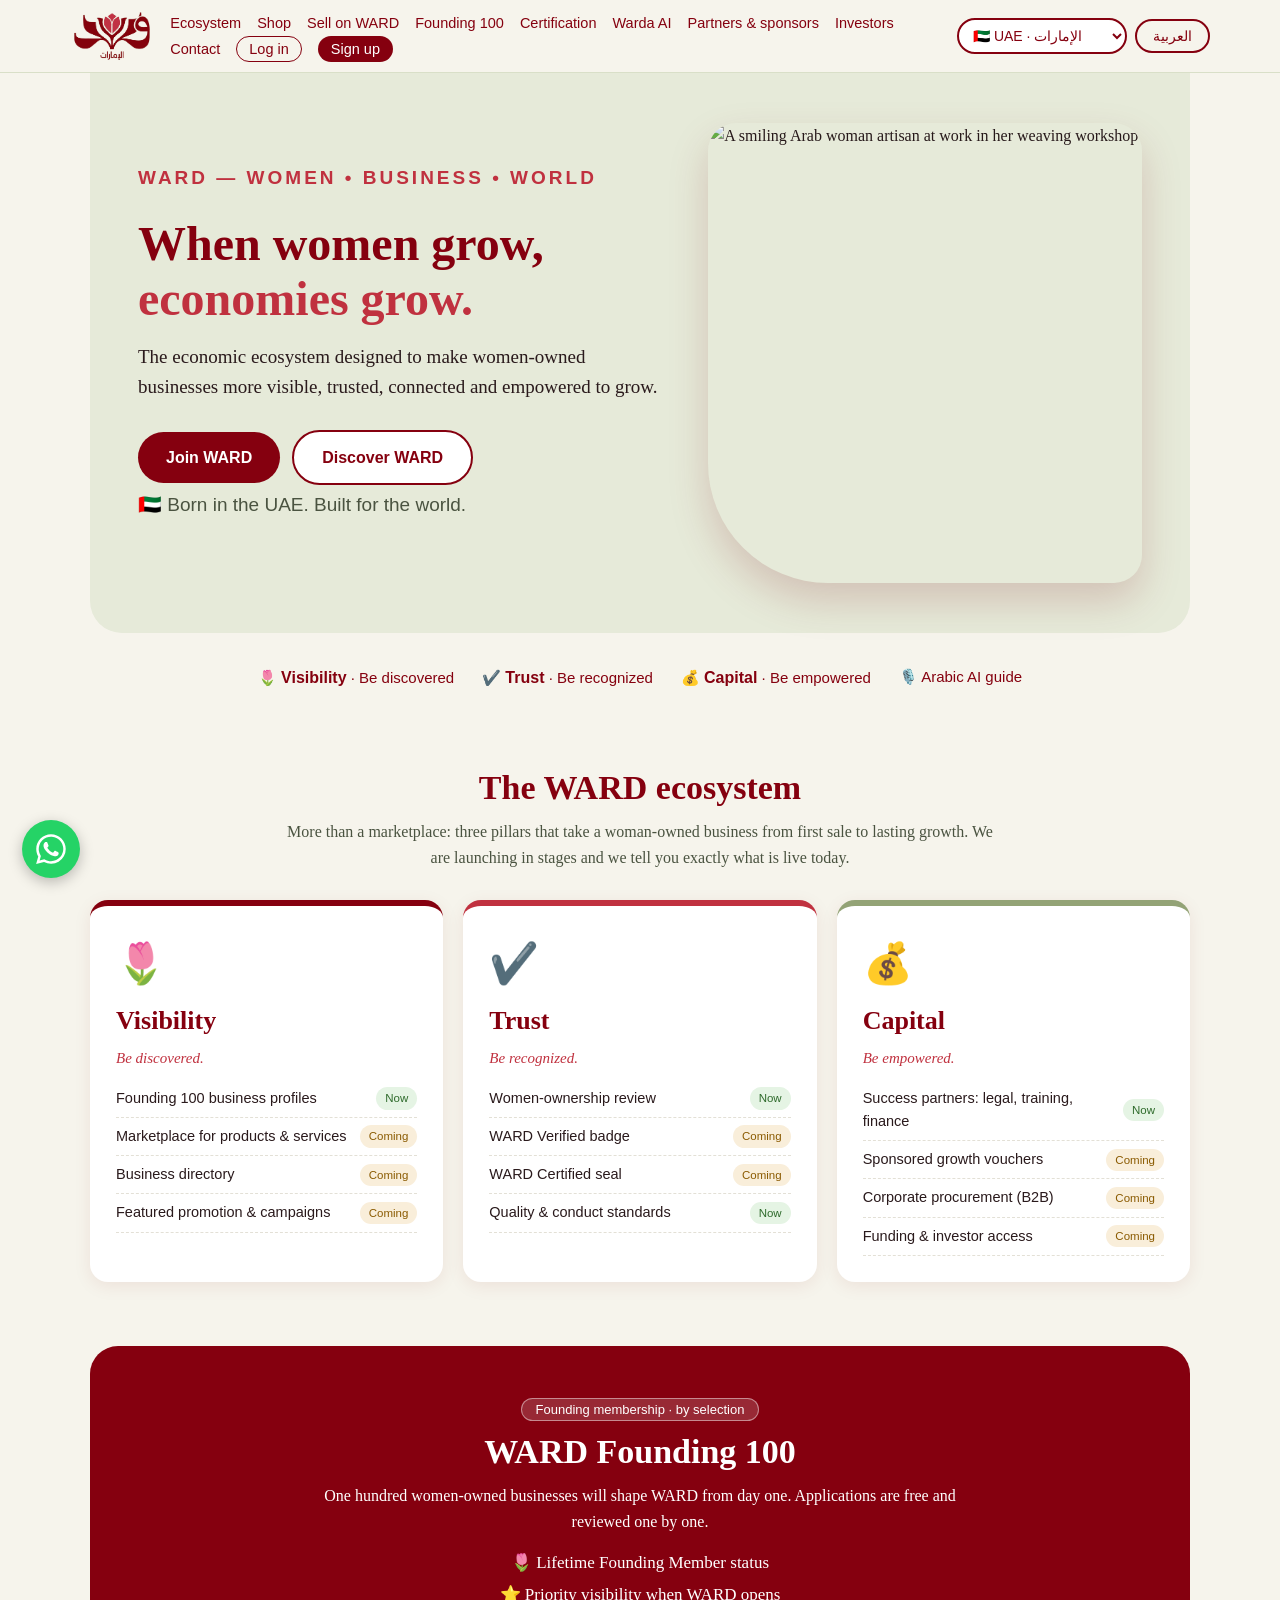
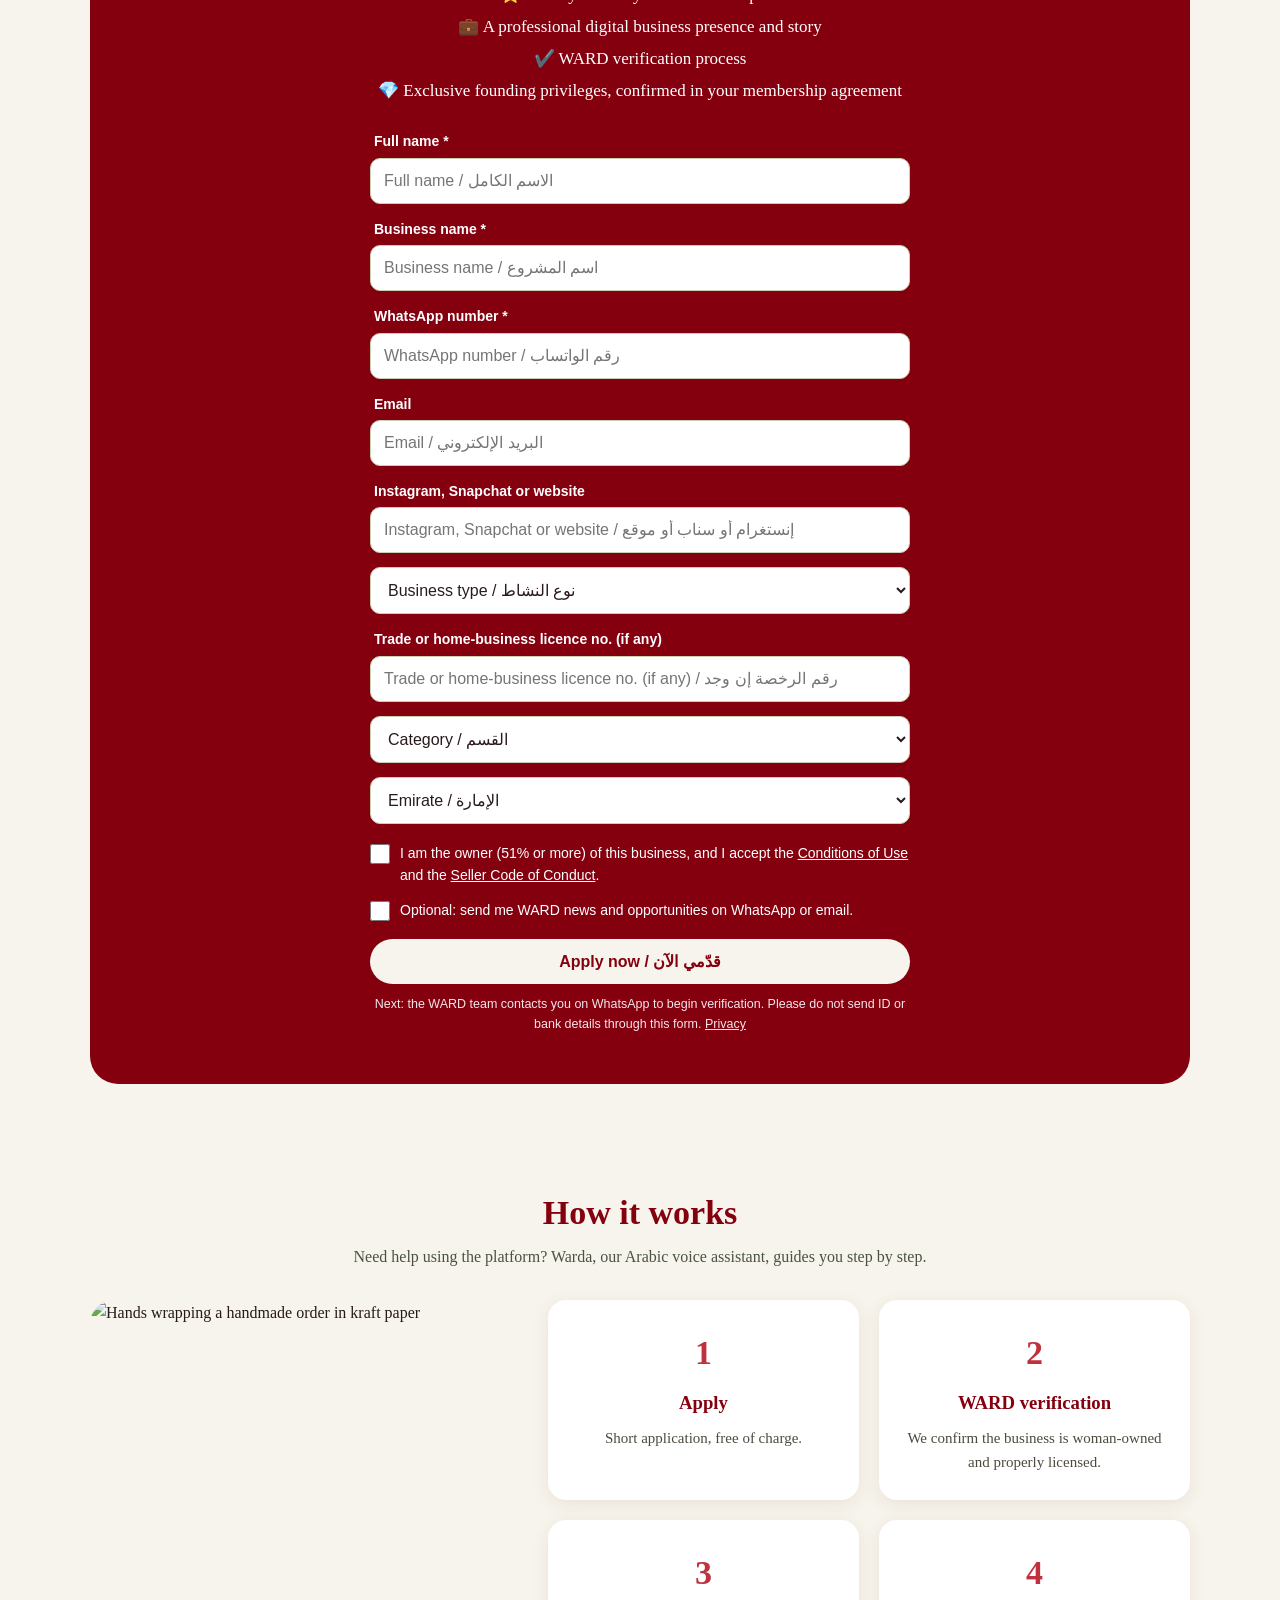
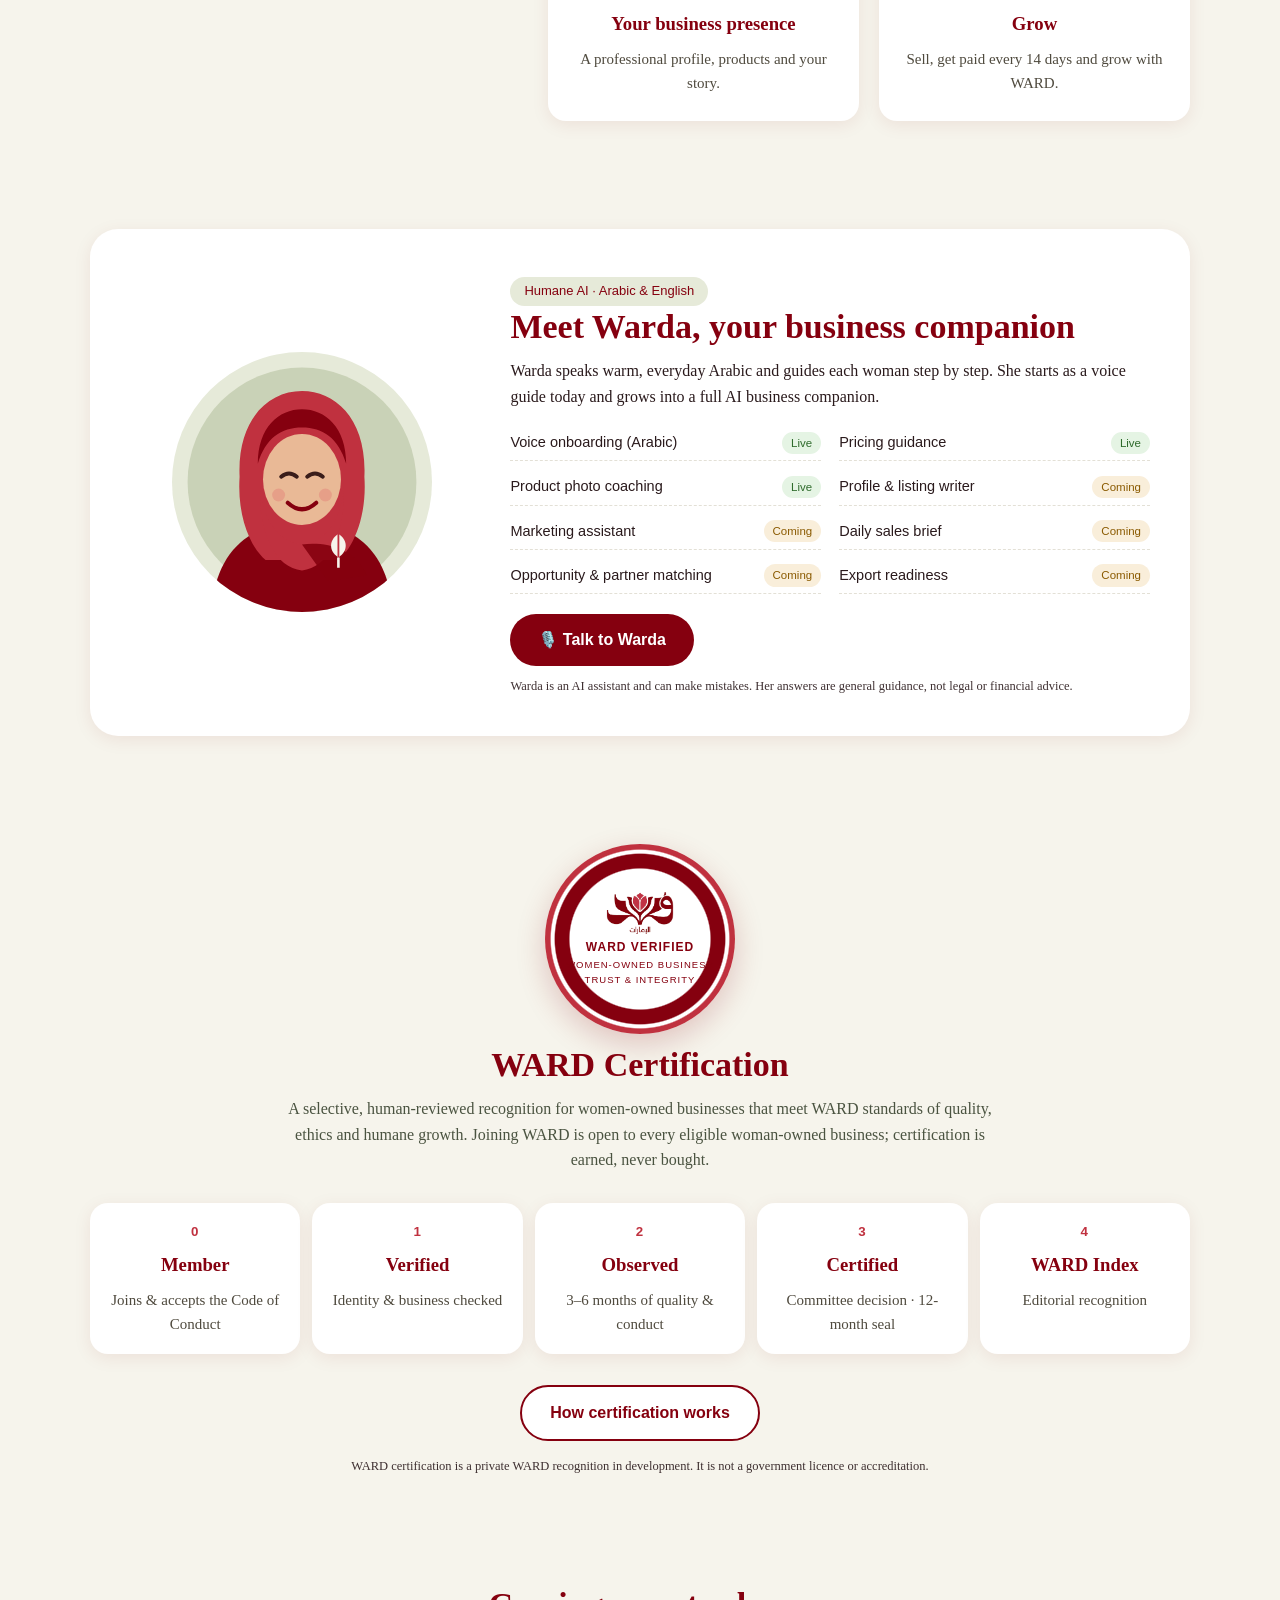
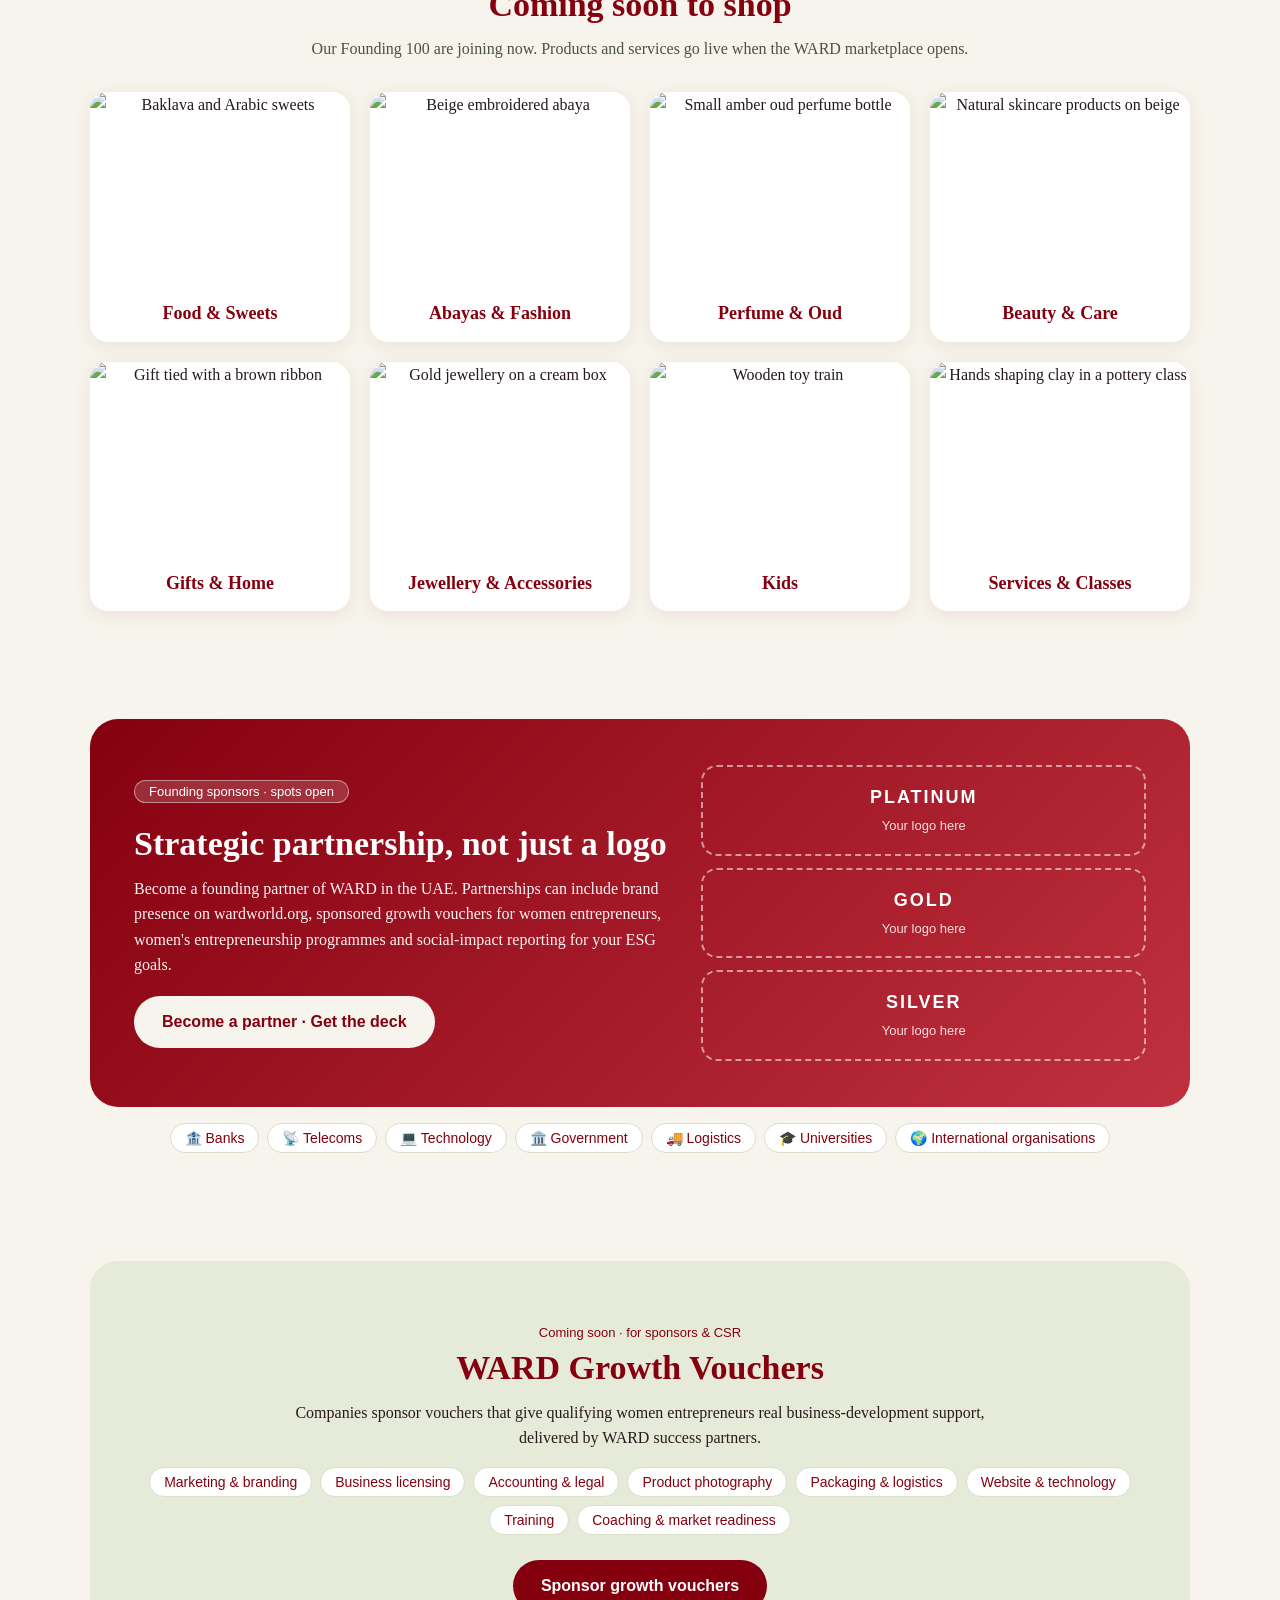
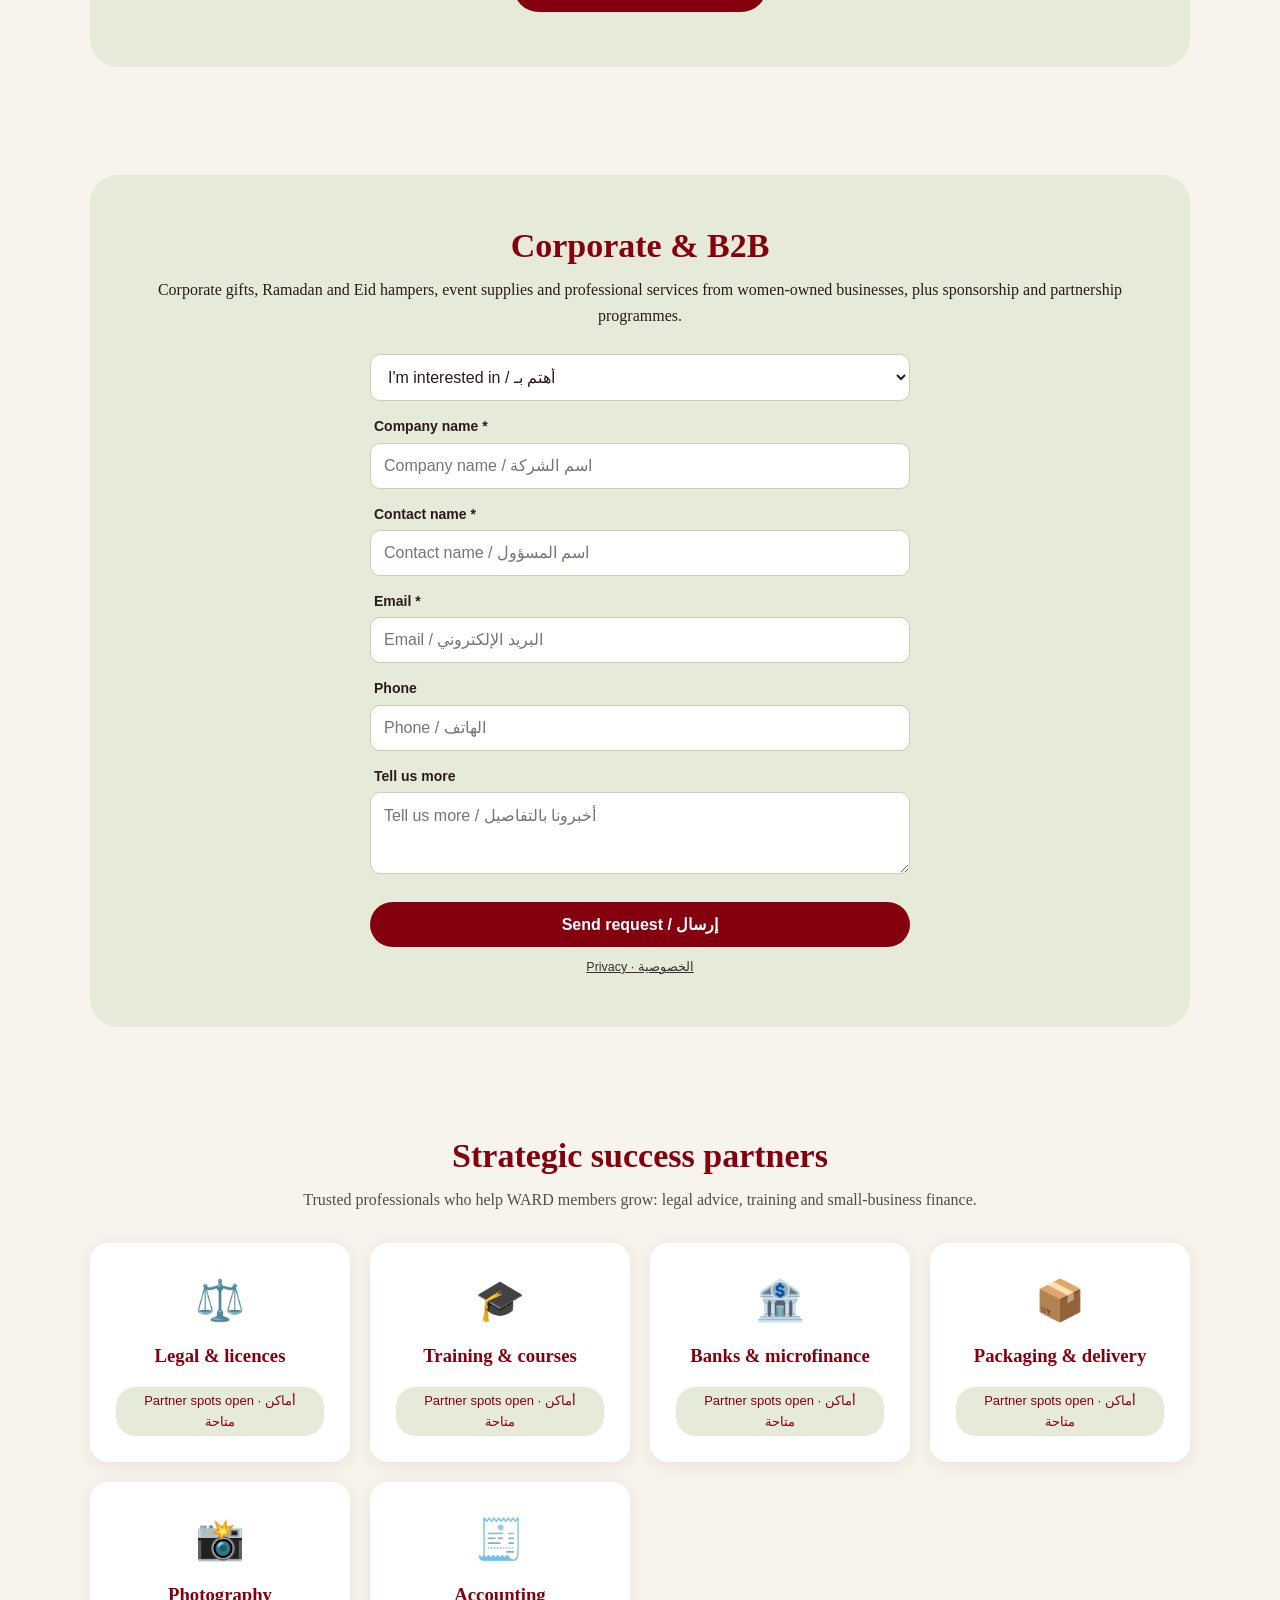
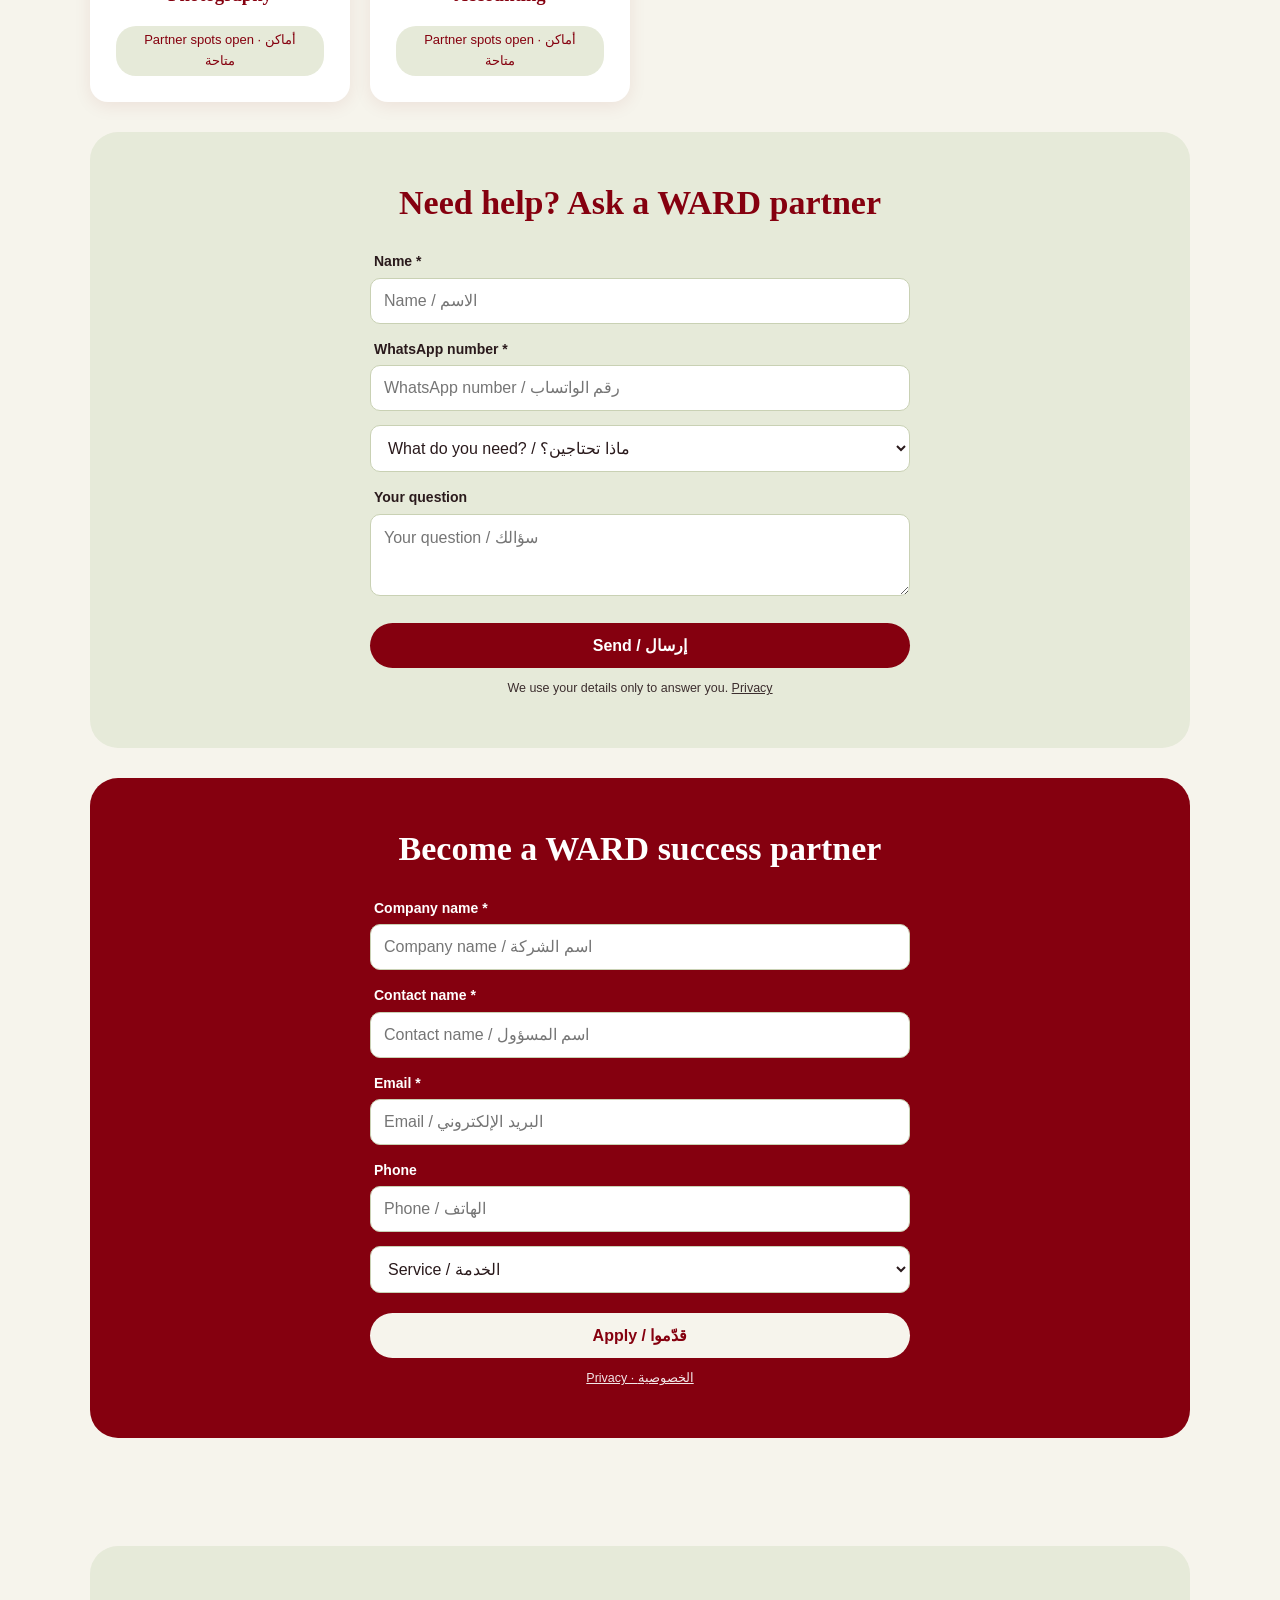
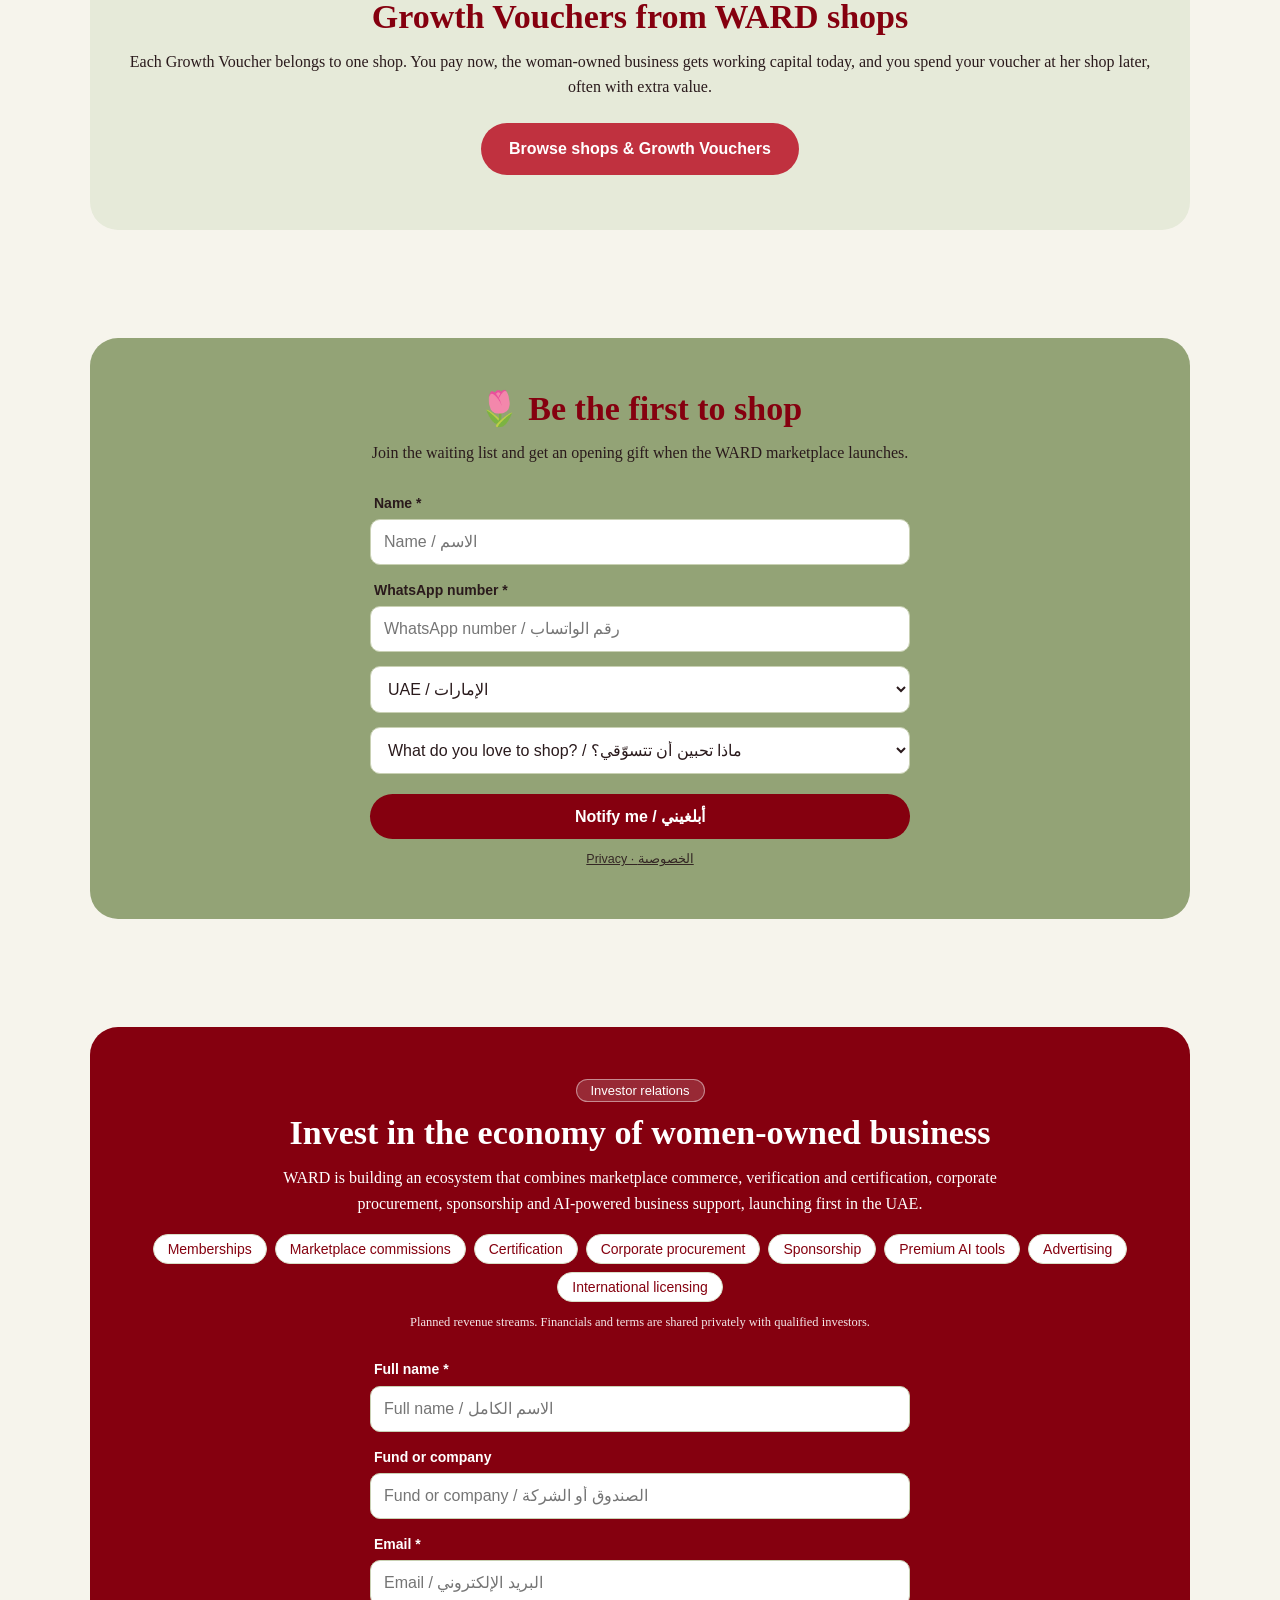
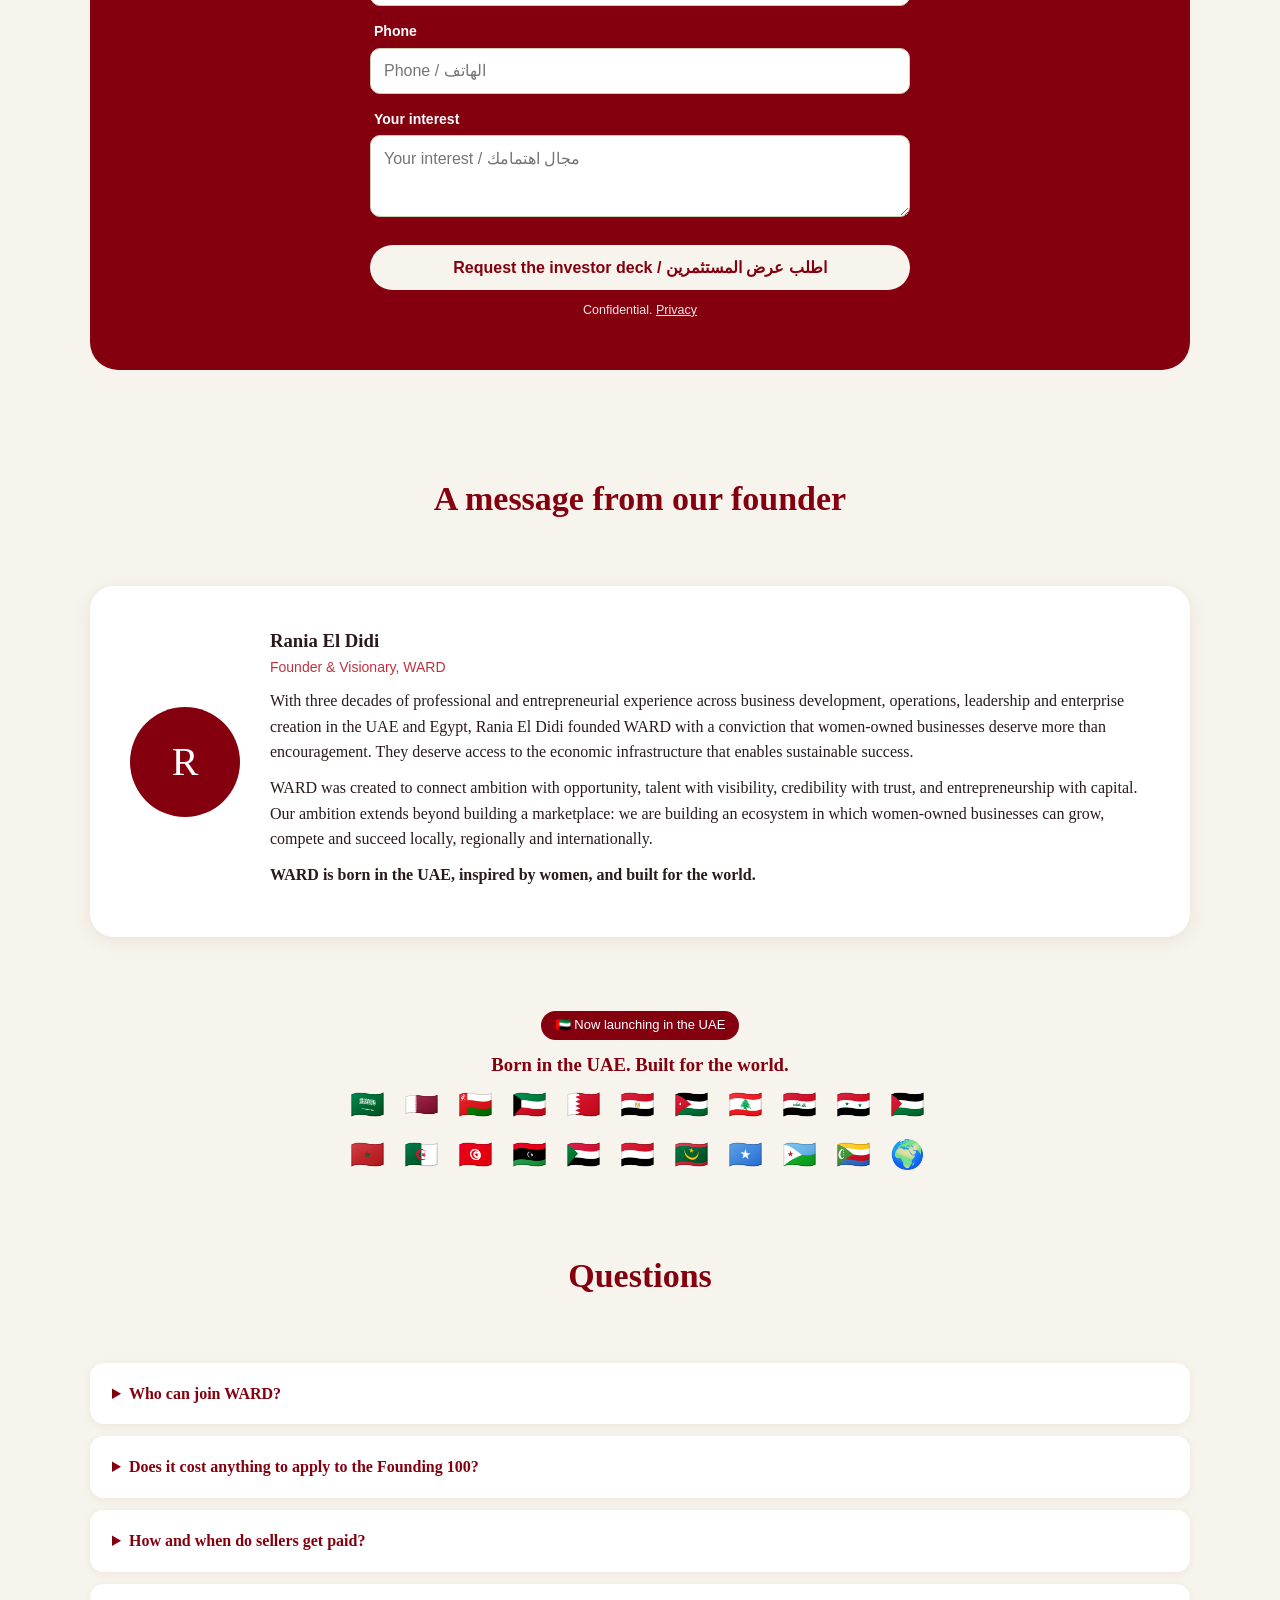
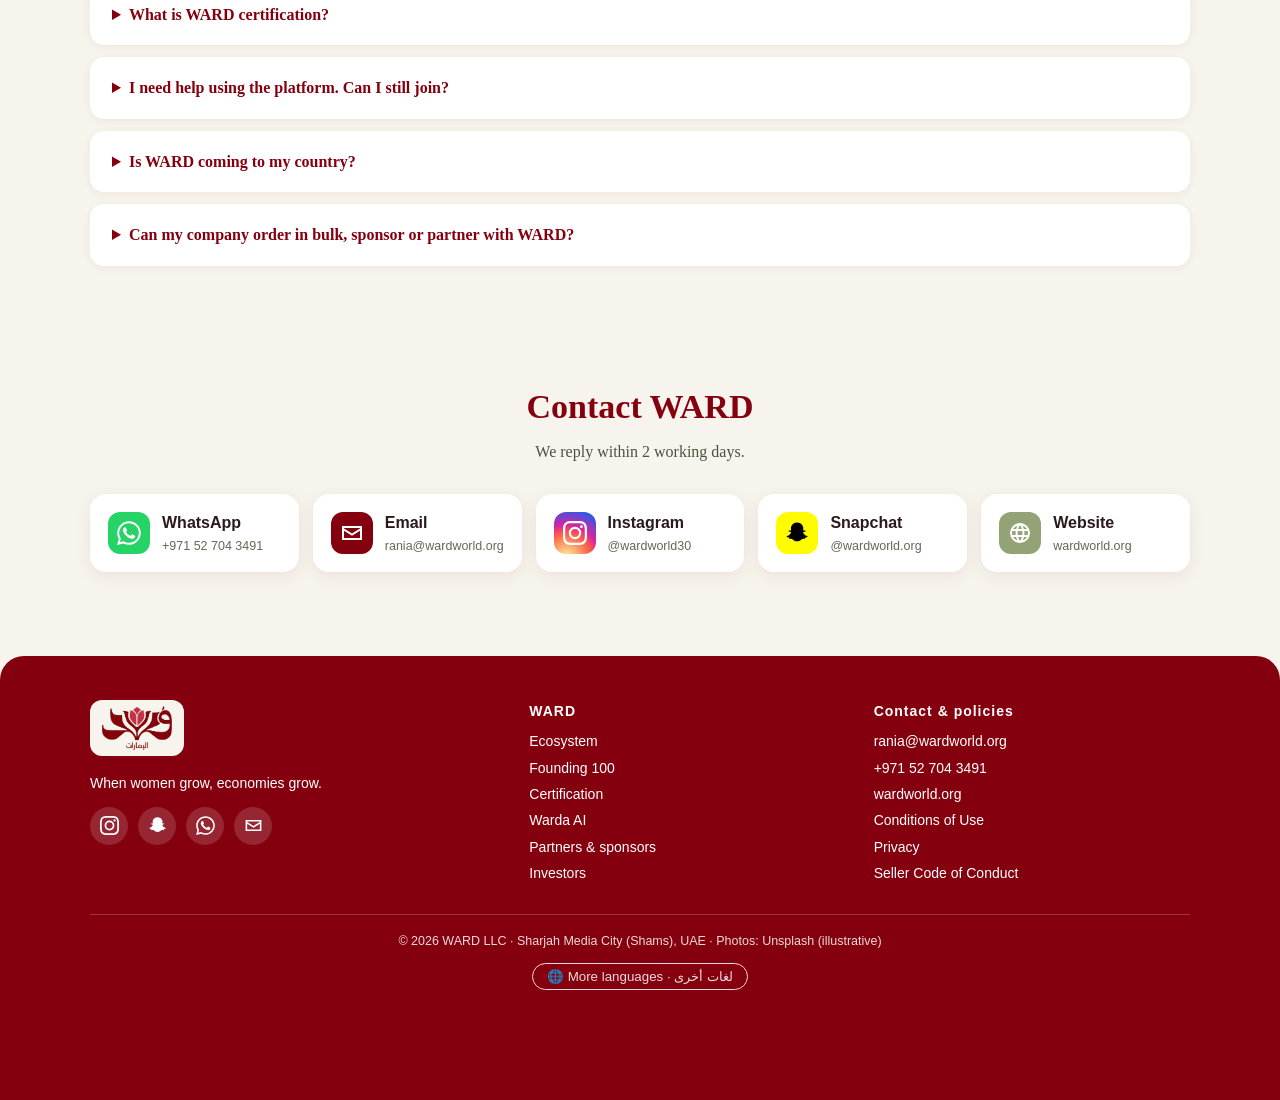
==== index.html @ 142b0f9e "Homepage: Growth Vouchers from WARD shops" ====
<!DOCTYPE html>
<html lang="en">
<head>
<meta charset="UTF-8">
<meta name="viewport" content="width=device-width, initial-scale=1.0">
<title>WARD | When women grow, economies grow · Women-owned business ecosystem</title>
<meta name="description" content="WARD is the ecosystem that makes women-owned businesses more visible, trusted and empowered to grow. Born in the UAE, built for the world. Apply for the WARD Founding 100.">
<link rel="canonical" href="https://wardworld.org/">
<meta property="og:type" content="website">
<meta property="og:url" content="https://wardworld.org/">
<meta property="og:title" content="WARD · When women grow, economies grow">
<meta property="og:description" content="Visibility, trust and capital for women-owned businesses. Born in the UAE, built for the world.">
<meta property="og:image" content="https://wardworld.org/og-image.jpg">
<meta name="twitter:card" content="summary_large_image">
<link rel="icon" type="image/png" href="/favicon.png">
<link rel="apple-touch-icon" href="/favicon.png">
<script type="application/ld+json">
{"@context":"https://schema.org","@type":"Organization","name":"WARD","legalName":"WARD LLC","alternateName":"ورد","url":"https://wardworld.org/","logo":"https://wardworld.org/logo.png","email":"rania@wardworld.org","telephone":"+971527043491","address":{"@type":"PostalAddress","addressLocality":"Sharjah","addressCountry":"AE","streetAddress":"Sharjah Media City (Shams)"},"founder":{"@type":"Person","name":"Rania ElDidi"},"areaServed":"AE","sameAs":["https://www.instagram.com/wardworld30","https://www.snapchat.com/@wardworld.org"]}
</script>
<style>
*{margin:0;padding:0;box-sizing:border-box}
:root{--red:#85000f;--rose:#c0313f;--sage:#93a376;--mist:#e6ead9;--cream:#f6f4ec;--ink:#2a1a1c}
html{scroll-behavior:smooth}
body{font-family:Georgia,serif;color:var(--ink);background:var(--cream);line-height:1.6;top:0!important}
.wrap{max-width:1140px;margin:auto;padding:0 20px}
header{position:sticky;top:0;background:var(--cream);z-index:50;border-bottom:1px solid #d9dfc8}
.bar{display:flex;justify-content:space-between;align-items:center;padding:10px 0;gap:10px}
.logo img{height:52px;width:auto;display:block}
nav a{color:var(--red);text-decoration:none;margin:0 6px;font-family:Arial,sans-serif;font-size:14.5px}
.tools{display:flex;gap:8px;align-items:center}
.country{border:2px solid var(--red);color:var(--red);background:#fff;padding:7px 10px;border-radius:30px;font-size:14px;cursor:pointer;max-width:170px}
.btn{background:var(--red);color:#fff;padding:13px 28px;border-radius:30px;text-decoration:none;font-family:Arial,sans-serif;border:none;cursor:pointer;font-size:16px;display:inline-block;margin:5px;font-weight:bold}
.gold{background:var(--rose);color:#fff}
.light{background:#fff;color:var(--red);border:2px solid var(--red)}
.lang{background:none;border:2px solid var(--red);color:var(--red);padding:7px 16px;border-radius:30px;cursor:pointer;font-size:14px}
.photo{filter:saturate(.88) sepia(.07) contrast(1.02)}
.hero{display:grid;grid-template-columns:1.1fr .9fr;gap:40px;align-items:center;padding:50px 48px;background:var(--mist);border-radius:0 0 32px 32px;margin-bottom:10px}
.eyebrow{font-family:Arial,sans-serif;letter-spacing:3px;font-size:13px;color:var(--rose);font-weight:bold;margin-bottom:10px}
.hero h1{font-size:48px;line-height:1.15;margin-bottom:16px;color:var(--red)}
.hero h1 span{color:var(--rose)}
.hero p{font-size:19px;max-width:560px;margin:0 0 22px}
.hero .btn{margin:5px 8px 5px 0}
.born{font-family:Arial,sans-serif;font-size:14px;color:#4a5340;margin-top:14px}
.hero-img{width:100%;height:460px;object-fit:cover;border-radius:28px 28px 28px 120px;box-shadow:0 18px 40px rgba(133,0,15,.18)}
body.arabic .hero-img{border-radius:28px 28px 120px 28px}
.pillstrip{display:flex;justify-content:center;gap:28px;flex-wrap:wrap;padding:22px 0;font-family:Arial,sans-serif;color:var(--red);font-size:15px}
.pillstrip b{font-size:16px}
section{padding:54px 0}
h2{font-size:34px;text-align:center;margin-bottom:10px;color:var(--red);line-height:1.25}
.sub{text-align:center;color:#4a5340;margin:0 auto 30px;max-width:720px}
.grid{display:grid;grid-template-columns:repeat(auto-fit,minmax(220px,1fr));gap:20px}
.card{background:#fff;padding:26px;border-radius:18px;box-shadow:0 4px 18px rgba(133,0,15,.08);text-align:center}
.card h3{color:var(--red);margin:8px 0}
.card p{font-size:15px;color:#4f4a3e}
.icon{font-size:40px}
.pillar{text-align:start;border-top:6px solid var(--red)}
.pillar:nth-child(2){border-top-color:var(--rose)}.pillar:nth-child(3){border-top-color:var(--sage)}
.pillar h3{font-size:26px;margin:4px 0}
.pillar .lead{font-style:italic;color:var(--rose);margin-bottom:10px}
.pillar ul{list-style:none;font-family:Arial,sans-serif;font-size:14.5px}
.pillar li{padding:7px 0;border-bottom:1px dashed #e3e0d6;display:flex;justify-content:space-between;gap:8px}
.st{font-size:11.5px;border-radius:20px;padding:2px 9px;white-space:nowrap;align-self:center}
.now{background:#e5f4e4;color:#2f6b2c}.soon2{background:#f9eeda;color:#8a5a00}
.soon{display:inline-block;margin-top:8px;background:var(--mist);color:var(--red);padding:4px 14px;border-radius:20px;font-size:13px;font-family:Arial,sans-serif;text-decoration:none}
.cat{padding:0;overflow:hidden}
.cat img{width:100%;aspect-ratio:4/3;object-fit:cover;display:block}
.cat h3{margin:12px 10px 14px;font-size:18px}
.num{font-size:34px;color:var(--rose);font-weight:bold}
.how{display:grid;grid-template-columns:.8fr 1.2fr;gap:30px;align-items:center}
.how img{width:100%;height:100%;min-height:320px;object-fit:cover;border-radius:24px}
.how .grid{grid-template-columns:repeat(2,1fr)}
.box{border-radius:28px;padding:50px 28px;text-align:center}
.pink{background:var(--mist)}
.sage{background:var(--sage)}
.plum{background:var(--red);color:#fff}
.plum h2,.plum h3{color:#fff}
.plum .btn{background:var(--cream);color:var(--red)}
.offer{max-width:620px;margin:0 auto;font-size:17px}
.offer li{list-style:none;margin:5px 0}
.badge{display:inline-block;background:rgba(255,255,255,.16);border:1px solid rgba(255,255,255,.45);padding:3px 14px;border-radius:20px;font:13px Arial,sans-serif;margin-bottom:10px}
form{max-width:540px;margin:26px auto 0;font-family:Arial,sans-serif;text-align:start}
form label{display:block;font-size:14px;font-weight:bold;margin:0 0 5px 4px}
form input,form select,form textarea{font-family:Arial,sans-serif;width:100%;padding:13px;margin-bottom:14px;border-radius:10px;border:1px solid #c9d1b4;font-size:16px;background:#fff;color:var(--ink)}
form .check{display:flex;gap:10px;align-items:flex-start;font-weight:normal;font-size:14px;margin:4px 0 12px}
form .check input{width:20px;height:20px;margin:2px 0 0;flex:none}
form .check a{color:inherit}
form .btn{width:100%;margin:6px 0 0}
.note{font-size:12.5px;margin-top:10px;opacity:.9;text-align:center}
.note a{color:inherit}
.warda{display:grid;grid-template-columns:.7fr 1.3fr;gap:36px;align-items:center;background:#fff;border-radius:28px;padding:40px;box-shadow:0 4px 18px rgba(133,0,15,.08)}
.warda img{width:100%;max-width:260px;display:block;margin:auto}
.warda h2{text-align:start}
.caps{display:grid;grid-template-columns:repeat(2,1fr);gap:8px 18px;margin:16px 0 20px;font-family:Arial,sans-serif;font-size:14.5px}
.caps div{display:flex;justify-content:space-between;gap:8px;border-bottom:1px dashed #e3e0d6;padding:6px 0}
.seal{width:190px;height:190px;border-radius:50%;margin:0 auto 10px;background:radial-gradient(circle,#fff 52%,var(--red) 53%,var(--red) 63%,#fff 64%,#fff 66%,var(--rose) 67%);display:flex;align-items:center;justify-content:center;flex-direction:column;text-align:center;color:var(--red);font-family:Arial,sans-serif;font-weight:bold;font-size:12px;letter-spacing:1px;box-shadow:0 10px 30px rgba(133,0,15,.2)}
.seal img{height:46px;margin-bottom:2px}
.ladder{display:grid;grid-template-columns:repeat(5,1fr);gap:12px;margin:26px 0}
.ladder .card{padding:18px 12px}
.ladder small{display:block;font-family:Arial,sans-serif;color:var(--rose);font-weight:bold;letter-spacing:1px}
.sponsor{display:grid;grid-template-columns:1.2fr 1fr;gap:34px;align-items:center;background:linear-gradient(135deg,#85000f,#c0313f);color:#fff;border-radius:28px;padding:46px 44px}
.sponsor h2{color:#fff;text-align:start;margin:10px 0}
.sponsor p{opacity:.95;margin-bottom:18px}
.sponsor .btn{background:var(--cream);color:var(--red);margin:0}
.slots{display:grid;gap:12px}
.slot{border:2px dashed rgba(255,255,255,.55);border-radius:16px;padding:16px;text-align:center;font-family:Arial,sans-serif}
.slot b{display:block;font-size:18px;letter-spacing:2px}
.slot span{font-size:13px;opacity:.85}
.tags{display:flex;flex-wrap:wrap;gap:8px;justify-content:center;margin:16px 0 0}
.tags span{background:#fff;border:1px solid #d9dfc8;color:var(--red);border-radius:20px;padding:6px 14px;font:14px Arial,sans-serif}
.founder{display:flex;gap:30px;align-items:center;background:#fff;padding:40px;border-radius:24px;box-shadow:0 4px 18px rgba(133,0,15,.08)}
.circle{min-width:110px;height:110px;border-radius:50%;background:var(--red);color:#fff;font-size:40px;display:flex;align-items:center;justify-content:center}
.founder p{margin-bottom:10px}
.flags{text-align:center;padding:20px 10px}
.flags .row{font-size:28px;letter-spacing:6px;line-height:1.8}
.flags .live{display:inline-block;background:var(--red);color:#fff;font-family:Arial,sans-serif;font-size:13px;padding:4px 14px;border-radius:20px;margin-bottom:10px}
details{background:#fff;border-radius:14px;padding:18px 22px;margin-bottom:12px;box-shadow:0 2px 10px rgba(133,0,15,.06)}
summary{cursor:pointer;color:var(--red);font-weight:bold}
details p{margin-top:10px;color:#4f4a3e}
.contact{display:grid;grid-template-columns:repeat(auto-fit,minmax(200px,1fr));gap:14px}
.contact a{display:flex;align-items:center;gap:12px;background:#fff;border-radius:16px;padding:16px 18px;text-decoration:none;color:var(--ink);box-shadow:0 4px 18px rgba(133,0,15,.08);font-family:Arial,sans-serif}
.contact a small{display:block;color:#6b6457;font-size:12.5px}
.ico{width:42px;height:42px;border-radius:12px;display:flex;align-items:center;justify-content:center;flex:none}
.ico svg{width:24px;height:24px;fill:#fff}
.i-ig{background:radial-gradient(circle at 30% 107%,#fdf497 0%,#fd5949 45%,#d6249f 60%,#285AEB 90%)}
.i-sc{background:#FFFC00}.i-sc svg{fill:#000}
.i-wa{background:#25D366}.i-mail{background:var(--red)}.i-web{background:var(--sage)}
.wa{position:fixed;bottom:22px;left:22px;background:#25D366;color:#fff;width:58px;height:58px;border-radius:50%;display:flex;align-items:center;justify-content:center;text-decoration:none;box-shadow:0 4px 14px rgba(0,0,0,.25);z-index:99}
.wa svg{width:30px;height:30px;fill:#fff}
footer{padding:44px 20px 110px;color:#fff;background:var(--red);font-size:14px;font-family:Arial,sans-serif;border-radius:24px 24px 0 0;margin-top:30px}
footer .fwrap{max-width:1100px;margin:auto;display:grid;grid-template-columns:1.3fr 1fr 1fr;gap:28px}
footer a{color:#fff;text-decoration:none}
footer h4{margin-bottom:8px;letter-spacing:1px}
footer li{list-style:none;margin:4px 0}
.socials{display:flex;gap:10px;margin-top:12px}
.socials a{width:38px;height:38px;border-radius:50%;background:rgba(255,255,255,.15);display:flex;align-items:center;justify-content:center}
.socials svg{width:19px;height:19px;fill:#fff}
.legal{max-width:1100px;margin:26px auto 0;border-top:1px solid rgba(255,255,255,.25);padding-top:16px;font-size:12.5px;opacity:.85;text-align:center}
.translate{background:none;border:1px solid #fff;color:#fff;border-radius:20px;padding:5px 14px;margin-top:12px;cursor:pointer}
.ar{display:none}
body.arabic .en{display:none}
body.arabic .ar{display:block}
body.arabic span.ar,body.arabic a.ar,body.arabic small.ar{display:inline}
body.arabic{direction:rtl;font-family:Tahoma,Arial,sans-serif}
body.arabic .warda h2,body.arabic .sponsor h2{text-align:start}
@media(max-width:900px){.ladder{grid-template-columns:repeat(2,1fr)}footer .fwrap{grid-template-columns:1fr}}
@media(max-width:700px){
 .hero{grid-template-columns:1fr;padding:0 0 30px;gap:18px;text-align:center}.hero-img{height:250px;border-radius:0 0 28px 28px!important;order:-1;box-shadow:none}.hero>div{padding:0 18px}.hero p{margin:0 auto 20px;font-size:17px}.hero h1{font-size:31px}
 .btn{display:block;margin:8px auto;max-width:320px}
 h2{font-size:27px}
 .how,.warda,.sponsor{grid-template-columns:1fr}.how img{min-height:200px;height:220px}.warda{padding:28px 20px}.warda img{max-width:160px}.caps{grid-template-columns:1fr}
 .sponsor{padding:34px 22px}
 .founder{flex-direction:column;text-align:center}nav{display:none}
 .logo img{height:42px}.country{max-width:118px;font-size:13px}.lang{padding:6px 12px}
 .wa{bottom:96px;left:14px;width:52px;height:52px}
}
</style>
</head>
<body>
<svg width="0" height="0" style="position:absolute" aria-hidden="true">
<symbol id="s-ig" viewBox="0 0 24 24"><path d="M12 2.2c3.2 0 3.6 0 4.8.1 3.3.1 4.8 1.7 4.9 4.9.1 1.3.1 1.6.1 4.8s0 3.6-.1 4.8c-.1 3.2-1.7 4.8-4.9 4.9-1.3.1-1.6.1-4.8.1s-3.6 0-4.8-.1c-3.3-.1-4.8-1.7-4.9-4.9C2.2 15.6 2.2 15.2 2.2 12s0-3.6.1-4.8C2.4 3.9 3.9 2.4 7.2 2.3 8.4 2.2 8.8 2.2 12 2.2zM12 0C8.7 0 8.3 0 7.1.1 2.7.3.3 2.7.1 7.1 0 8.3 0 8.7 0 12s0 3.7.1 4.9c.2 4.4 2.6 6.8 7 7 1.2.1 1.6.1 4.9.1s3.7 0 4.9-.1c4.4-.2 6.8-2.6 7-7 .1-1.2.1-1.6.1-4.9s0-3.7-.1-4.9c-.2-4.4-2.6-6.8-7-7C15.7 0 15.3 0 12 0zm0 5.8a6.2 6.2 0 1 0 0 12.4 6.2 6.2 0 0 0 0-12.4zM12 16a4 4 0 1 1 0-8 4 4 0 0 1 0 8zm6.4-11.8a1.4 1.4 0 1 0 0 2.9 1.4 1.4 0 0 0 0-2.9z"/></symbol>
<symbol id="s-sc" viewBox="0 0 24 24"><path d="M12.1 1.5c2.6 0 4.9 1.5 5.9 3.9.4.9.3 2.4.2 3.6v.4c.2.1.5.2.9.2.4 0 .8-.2 1-.2.3 0 .6.2.6.5s-.4.6-1.3.9c-.6.2-1.3.4-1.2 1 .3 1 1.7 2.8 4 3.2.2 0 .3.2.3.4-.1.6-1.4 1-2.2 1.1-.1.2-.2.8-.3 1.1-.1.3-.5.3-1 .2-.7-.1-1.6-.2-2.6.6-1.1.8-2 1.9-4.3 1.9s-3.2-1.1-4.3-1.9c-1-.8-1.9-.7-2.6-.6-.5.1-.9.1-1-.2-.1-.3-.2-.9-.3-1.1-.8-.1-2.1-.5-2.2-1.1 0-.2.1-.4.3-.4 2.3-.4 3.7-2.2 4-3.2.1-.6-.6-.8-1.2-1-.9-.3-1.3-.6-1.3-.9s.3-.5.6-.5c.2 0 .6.2 1 .2.4 0 .7-.1.9-.2V9c-.1-1.2-.2-2.7.2-3.6 1-2.4 3.3-3.9 5.9-3.9z"/></symbol>
<symbol id="s-wa" viewBox="0 0 24 24"><path d="M17.5 14.4c-.3-.1-1.8-.9-2-1-.3-.1-.5-.1-.7.1-.2.3-.8 1-.9 1.2-.2.2-.3.2-.6.1-.3-.1-1.3-.5-2.4-1.5-.9-.8-1.5-1.8-1.7-2.1-.2-.3 0-.5.1-.6l.4-.5.3-.5c.1-.2 0-.4 0-.5l-.9-2.2c-.2-.6-.5-.5-.7-.5h-.6c-.2 0-.5.1-.8.4-.3.3-1 1-1 2.5s1.1 2.9 1.2 3.1c.1.2 2.1 3.2 5.1 4.5 2.5 1 3 .8 3.6.8.6-.1 1.8-.7 2-1.4.3-.7.3-1.3.2-1.4-.1-.2-.3-.3-.6-.4zM12 21.8c-1.8 0-3.5-.5-5-1.4l-.4-.2-3.7 1 1-3.6-.2-.4A9.8 9.8 0 1 1 12 21.8zm0-21.6C5.5.2.2 5.5.2 12c0 2.1.5 4.1 1.6 5.9L.1 24l6.3-1.6A11.8 11.8 0 0 0 23.8 12C23.8 5.5 18.5.2 12 .2z"/></symbol>
<symbol id="s-mail" viewBox="0 0 24 24"><path d="M2 5h20v14H2V5zm2 2v.5l8 5 8-5V7H4zm16 2.8-8 5-8-5V17h16V9.8z"/></symbol>
<symbol id="s-web" viewBox="0 0 24 24"><path d="M12 2a10 10 0 1 0 0 20 10 10 0 0 0 0-20zm6.9 6h-3a15.7 15.7 0 0 0-1.4-3.6A8 8 0 0 1 18.9 8zM12 4c.8 1.2 1.5 2.5 1.9 4h-3.8c.4-1.5 1.1-2.8 1.9-4zM4.3 14a8 8 0 0 1 0-4h3.4a16.5 16.5 0 0 0 0 4H4.3zm.8 2h3c.3 1.3.8 2.5 1.4 3.6A8 8 0 0 1 5.1 16zm3-8h-3a8 8 0 0 1 4.4-3.6C8.9 5.5 8.4 6.7 8.1 8zM12 20c-.8-1.2-1.5-2.5-1.9-4h3.8c-.4 1.5-1.1 2.8-1.9 4zm2.3-6H9.7a14.7 14.7 0 0 1 0-4h4.6a14.7 14.7 0 0 1 0 4zm.3 5.6c.6-1.1 1.1-2.3 1.4-3.6h3a8 8 0 0 1-4.4 3.6zm1.7-5.6a16.5 16.5 0 0 0 0-4h3.4a8 8 0 0 1 0 4h-3.4z"/></symbol>
</svg>
<script>
function setLang(ar){document.body.classList.toggle('arabic',ar);document.documentElement.lang=ar?'ar':'en';document.documentElement.dir=ar?'rtl':'ltr';}
if((navigator.language||'').toLowerCase().startsWith('ar')){setLang(true)}
function pickCountry(s){if(s.value!=='AE'){alert('Coming soon! WARD is launching in the UAE first.\nقريباً! ورد ينطلق من الإمارات أولاً.');s.value='AE';}}
function topic(i){var t=document.querySelector('select[name=topic]');if(t)t.selectedIndex=i}
function googleTranslateElementInit(){new google.translate.TranslateElement({pageLanguage:'en',autoDisplay:false},'google_translate_element');}
function loadTranslate(b){b.style.display='none';var s=document.createElement('script');s.src='https://translate.google.com/translate_a/element.js?cb=googleTranslateElementInit';document.body.appendChild(s);}
</script>

<header><div class="wrap bar">
<a href="#" class="logo notranslate" aria-label="WARD home"><img src="/logo.png" alt="WARD · ورد"></a>
<nav>
<a href="#ecosystem"><span class="en">Ecosystem</span><span class="ar">المنظومة</span></a>
<a href="/market/"><span class="en">Shop</span><span class="ar">السوق</span></a>
<a href="/market/seller.html"><span class="en">Sell on WARD</span><span class="ar">بيعي معنا</span></a>
<a href="#founding"><span class="en">Founding 100</span><span class="ar">المؤسِّسات المئة</span></a>
<a href="/certification.html"><span class="en">Certification</span><span class="ar">الاعتماد</span></a>
<a href="#warda"><span class="en">Warda AI</span><span class="ar">وردة</span></a>
<a href="#partners-sponsors"><span class="en">Partners &amp; sponsors</span><span class="ar">الشركاء والرعاة</span></a>
<a href="#investors"><span class="en">Investors</span><span class="ar">المستثمرون</span></a>
<a href="#contact"><span class="en">Contact</span><span class="ar">تواصلي معنا</span></a>
<a href="/market/seller.html#login" style="border:1.5px solid var(--red);border-radius:20px;padding:4px 12px"><span class="en">Log in</span><span class="ar">دخول</span></a>
<a href="/market/seller.html#signup" style="background:var(--red);color:#fff;border-radius:20px;padding:5px 13px"><span class="en">Sign up</span><span class="ar">حساب جديد</span></a>
</nav>
<div class="tools">
<select class="country notranslate" onchange="pickCountry(this)" aria-label="Country / الدولة">
<option value="AE" selected>🇦🇪 UAE · الإمارات</option>
<option value="SA">🇸🇦 Saudi Arabia · السعودية (soon)</option>
<option value="QA">🇶🇦 Qatar · قطر (soon)</option>
<option value="OM">🇴🇲 Oman · عُمان (soon)</option>
<option value="KW">🇰🇼 Kuwait · الكويت (soon)</option>
<option value="BH">🇧🇭 Bahrain · البحرين (soon)</option>
<option value="EG">🇪🇬 Egypt · مصر (soon)</option>
<option value="JO">🇯🇴 Jordan · الأردن (soon)</option>
<option value="LB">🇱🇧 Lebanon · لبنان (soon)</option>
<option value="IQ">🇮🇶 Iraq · العراق (soon)</option>
<option value="SY">🇸🇾 Syria · سوريا (soon)</option>
<option value="PS">🇵🇸 Palestine · فلسطين (soon)</option>
<option value="MA">🇲🇦 Morocco · المغرب (soon)</option>
<option value="DZ">🇩🇿 Algeria · الجزائر (soon)</option>
<option value="TN">🇹🇳 Tunisia · تونس (soon)</option>
<option value="LY">🇱🇾 Libya · ليبيا (soon)</option>
<option value="SD">🇸🇩 Sudan · السودان (soon)</option>
<option value="YE">🇾🇪 Yemen · اليمن (soon)</option>
<option value="MR">🇲🇷 Mauritania · موريتانيا (soon)</option>
<option value="SO">🇸🇴 Somalia · الصومال (soon)</option>
<option value="DJ">🇩🇯 Djibouti · جيبوتي (soon)</option>
<option value="KM">🇰🇲 Comoros · جزر القمر (soon)</option>
</select>
<button class="lang notranslate" onclick="setLang(!document.body.classList.contains('arabic'))"><span class="en">العربية</span><span class="ar">English</span></button>
</div>
</div></header>

<div class="wrap">

<div class="hero">
<div>
<p class="eyebrow">WARD — WOMEN • BUSINESS • WORLD</p>
<div class="en"><h1>When women grow, <span>economies grow.</span></h1>
<p>The economic ecosystem designed to make women-owned businesses more visible, trusted, connected and empowered to grow.</p></div>
<div class="ar"><h1>حين تنمو المرأة، <span>ينمو الاقتصاد.</span></h1>
<p>منظومة اقتصادية صُمّمت لتجعل أعمال المرأة أكثر حضوراً وثقةً وتواصلاً، وأقدر على النمو.</p></div>
<a href="#founding" class="btn"><span class="en">Join WARD</span><span class="ar">انضمي إلى منظومة ورد</span></a>
<a href="#ecosystem" class="btn light"><span class="en">Discover WARD</span><span class="ar">اكتشفي ورد</span></a>
<p class="born"><span class="en">🇦🇪 Born in the UAE. Built for the world.</span><span class="ar">🇦🇪 وُلدت في الإمارات، وصُمّمت للعالم.</span></p>
</div>
<img class="hero-img photo" src="https://images.unsplash.com/photo-1683100538633-26d1a0e4b214?w=900&h=1000&fit=crop&q=75&auto=format" alt="A smiling Arab woman artisan at work in her weaving workshop" fetchpriority="high">
</div>

<div class="pillstrip">
<span>🌷 <b class="en">Visibility</b><b class="ar">الظهور</b> · <span class="en">Be discovered</span><span class="ar">كوني مرئية</span></span>
<span>✔️ <b class="en">Trust</b><b class="ar">الثقة</b> · <span class="en">Be recognized</span><span class="ar">كوني موثوقة</span></span>
<span>💰 <b class="en">Capital</b><b class="ar">رأس المال</b> · <span class="en">Be empowered</span><span class="ar">كوني مُمكَّنة</span></span>
<span>🎙️ <span class="en">Arabic AI guide</span><span class="ar">مساعدة ذكية بالعربية</span></span>
</div>

<section id="ecosystem">
<h2 class="en">The WARD ecosystem</h2><h2 class="ar">منظومة ورد</h2>
<p class="sub en">More than a marketplace: three pillars that take a woman-owned business from first sale to lasting growth. We are launching in stages and we tell you exactly what is live today.</p>
<p class="sub ar">أكثر من سوق: ثلاث ركائز ترافق صاحبة الأعمال من أول عملية بيع إلى النمو المستدام. نُطلق على مراحل، ونوضح لكِ بدقة ما هو متاح اليوم.</p>
<div class="grid">
<div class="card pillar"><div class="icon">🌷</div><h3 class="en">Visibility</h3><h3 class="ar">الظهور</h3><p class="lead en">Be discovered.</p><p class="lead ar">كوني مرئية.</p>
<ul class="en"><li>Founding 100 business profiles<span class="st now">Now</span></li><li>Marketplace for products &amp; services<span class="st soon2">Coming</span></li><li>Business directory<span class="st soon2">Coming</span></li><li>Featured promotion &amp; campaigns<span class="st soon2">Coming</span></li></ul>
<ul class="ar"><li>ملفات أعمال المؤسِّسات المئة<span class="st now">متاح</span></li><li>سوق للمنتجات والخدمات<span class="st soon2">قريباً</span></li><li>دليل الأعمال<span class="st soon2">قريباً</span></li><li>الترويج والحملات المميزة<span class="st soon2">قريباً</span></li></ul></div>
<div class="card pillar"><div class="icon">✔️</div><h3 class="en">Trust</h3><h3 class="ar">الثقة</h3><p class="lead en">Be recognized.</p><p class="lead ar">كوني موثوقة.</p>
<ul class="en"><li>Women-ownership review<span class="st now">Now</span></li><li>WARD Verified badge<span class="st soon2">Coming</span></li><li>WARD Certified seal<span class="st soon2">Coming</span></li><li>Quality &amp; conduct standards<span class="st now">Now</span></li></ul>
<ul class="ar"><li>التحقق من ملكية المرأة للمشروع<span class="st now">متاح</span></li><li>شارة ورد الموثّقة<span class="st soon2">قريباً</span></li><li>ختم اعتماد ورد<span class="st soon2">قريباً</span></li><li>معايير الجودة والسلوك<span class="st now">متاح</span></li></ul></div>
<div class="card pillar"><div class="icon">💰</div><h3 class="en">Capital</h3><h3 class="ar">رأس المال</h3><p class="lead en">Be empowered.</p><p class="lead ar">كوني مُمكَّنة.</p>
<ul class="en"><li>Success partners: legal, training, finance<span class="st now">Now</span></li><li>Sponsored growth vouchers<span class="st soon2">Coming</span></li><li>Corporate procurement (B2B)<span class="st soon2">Coming</span></li><li>Funding &amp; investor access<span class="st soon2">Coming</span></li></ul>
<ul class="ar"><li>شركاء النجاح: قانوني وتدريب وتمويل<span class="st now">متاح</span></li><li>قسائم النمو المموّلة من الرعاة<span class="st soon2">قريباً</span></li><li>مشتريات الشركات<span class="st soon2">قريباً</span></li><li>الوصول إلى التمويل والمستثمرين<span class="st soon2">قريباً</span></li></ul></div>
</div>
</section>

<section id="founding" style="padding-top:10px"><div class="box plum">
<span class="badge"><span class="en">Founding membership · by selection</span><span class="ar">العضوية المؤسِّسة · بالاختيار</span></span>
<h2 class="en">WARD Founding 100</h2><h2 class="ar">المؤسِّسات المئة لورد</h2>
<p class="en" style="max-width:640px;margin:0 auto 14px">One hundred women-owned businesses will shape WARD from day one. Applications are free and reviewed one by one.</p>
<p class="ar" style="max-width:640px;margin:0 auto 14px">مئة صاحبة أعمال يصنعن ورد منذ يومها الأول. التقديم مجاني، وتُراجع الطلبات واحداً واحداً.</p>
<ul class="offer en"><li>🌷 Lifetime Founding Member status</li><li>⭐ Priority visibility when WARD opens</li><li>💼 A professional digital business presence and story</li><li>✔️ WARD verification process</li><li>💎 Exclusive founding privileges, confirmed in your membership agreement</li></ul>
<ul class="offer ar"><li>🌷 صفة العضو المؤسِّس مدى الحياة</li><li>⭐ أولوية في الظهور عند الإطلاق</li><li>💼 حضور رقمي احترافي لأعمالك وقصتك</li><li>✔️ عملية التحقق من ورد</li><li>💎 امتيازات مؤسِّسة حصرية، تُثبَّت في اتفاقية العضوية</li></ul>
<form method="POST" name="first100" action="https://api.web3forms.com/submit">
<input type="hidden" name="access_key" value="f21e0196-4584-4e59-af8e-26524f373dee">
<input type="hidden" name="form" value="first100">
<input type="hidden" name="subject" value="WARD website: first100">
<input type="hidden" name="from_name" value="WARD website">
<input type="hidden" name="redirect" value="https://wardworld.org/thanks.html">
<input type="checkbox" name="botcheck" style="display:none" tabindex="-1" autocomplete="off">
<input name="name" placeholder="Full name / الاسم الكامل" autocomplete="name" required>
<input name="business" placeholder="Business name / اسم المشروع" required>
<input name="whatsapp" type="tel" placeholder="WhatsApp number / رقم الواتساب" autocomplete="tel" required>
<input name="email" type="email" placeholder="Email / البريد الإلكتروني" autocomplete="email">
<input name="social" placeholder="Instagram, Snapchat or website / إنستغرام أو سناب أو موقع">
<select name="entity" required aria-label="Business type / نوع النشاط">
<option value="">Business type / نوع النشاط</option>
<option>Home business (individual) / مشروع منزلي (فردي)</option>
<option>Licensed company / شركة مرخّصة</option>
<option>Freelancer or service provider / عمل حر أو خدمات</option>
</select>
<input name="licence" placeholder="Trade or home-business licence no. (if any) / رقم الرخصة إن وجد">
<select name="category" required aria-label="Category / القسم">
<option value="">Category / القسم</option>
<option>Food & Sweets</option><option>Abayas & Fashion</option><option>Perfume & Oud</option><option>Beauty & Care</option>
<option>Gifts & Home</option><option>Jewellery & Accessories</option><option>Kids</option><option>Services & Classes</option><option>Professional services / خدمات مهنية</option>
</select>
<select name="emirate" required aria-label="Emirate / الإمارة">
<option value="">Emirate / الإمارة</option>
<option>Dubai</option><option>Abu Dhabi</option><option>Sharjah</option><option>Ajman</option>
<option>Ras Al Khaimah</option><option>Fujairah</option><option>Umm Al Quwain</option>
<option>Outside the UAE (waiting list) / خارج الإمارات (قائمة انتظار)</option>
</select>
<label class="check"><input type="checkbox" name="accept_terms" value="yes" required><span><span class="en">I am the owner (51% or more) of this business, and I accept the <a href="/terms.html" target="_blank">Conditions of Use</a> and the <a href="/conduct.html" target="_blank">Seller Code of Conduct</a>.</span><span class="ar">أؤكد أنني مالكة هذا المشروع (51% أو أكثر)، وأوافق على <a href="/terms.html" target="_blank">شروط الاستخدام</a> و<a href="/conduct.html" target="_blank">ميثاق سلوك صاحبات الأعمال</a>.</span></span></label>
<label class="check"><input type="checkbox" name="marketing" value="yes"><span><span class="en">Optional: send me WARD news and opportunities on WhatsApp or email.</span><span class="ar">اختياري: أرسلوا لي أخبار وفرص ورد عبر الواتساب أو البريد.</span></span></label>
<button type="submit" class="btn">Apply now / قدّمي الآن</button>
<p class="note"><span class="en">Next: the WARD team contacts you on WhatsApp to begin verification. Please do not send ID or bank details through this form. <a href="/privacy.html">Privacy</a></span><span class="ar">الخطوة التالية: يتواصل معكِ فريق ورد عبر الواتساب لبدء التحقق. يُرجى عدم إرسال الهوية أو بيانات البنك عبر هذا النموذج. <a href="/privacy.html">الخصوصية</a></span></p>
</form>
</div></section>

<section>
<h2 class="en">How it works</h2><h2 class="ar">كيف تعمل ورد؟</h2>
<p class="sub en">Need help using the platform? Warda, our Arabic voice assistant, guides you step by step.</p>
<p class="sub ar">هل تحتاجين إلى مساعدة في استخدام المنصة؟ وردة، مساعدتنا الصوتية، ترافقكِ خطوة بخطوة.</p>
<div class="how">
<img class="photo" src="https://images.unsplash.com/photo-1680034976850-129b4a07be56?w=700&h=800&fit=crop&q=75&auto=format" alt="Hands wrapping a handmade order in kraft paper" loading="lazy">
<div class="grid">
<div class="card"><div class="num">1</div><h3 class="en">Apply</h3><h3 class="ar">قدّمي طلبكِ</h3><p class="en">Short application, free of charge.</p><p class="ar">طلب قصير ومجاني.</p></div>
<div class="card"><div class="num">2</div><h3 class="en">WARD verification</h3><h3 class="ar">تحقق ورد</h3><p class="en">We confirm the business is woman-owned and properly licensed.</p><p class="ar">نتأكد أن المشروع مملوك لامرأة ومرخّص كما يلزم.</p></div>
<div class="card"><div class="num">3</div><h3 class="en">Your business presence</h3><h3 class="ar">حضوركِ الرقمي</h3><p class="en">A professional profile, products and your story.</p><p class="ar">ملف احترافي ومنتجاتكِ وقصتكِ.</p></div>
<div class="card"><div class="num">4</div><h3 class="en">Grow</h3><h3 class="ar">انطلقي</h3><p class="en">Sell, get paid every 14 days and grow with WARD.</p><p class="ar">بيعي واستلمي مستحقاتكِ كل 14 يوماً وانمي مع ورد.</p></div>
</div>
</div>
</section>

<section id="warda"><div class="warda">
<img src="/warda.svg" alt="Warda, WARD's AI assistant">
<div>
<span class="soon"><span class="en">Humane AI · Arabic &amp; English</span><span class="ar">ذكاء اصطناعي إنساني · عربي وإنجليزي</span></span>
<h2 class="en">Meet Warda, your business companion</h2><h2 class="ar">تعرّفي على وردة، رفيقة أعمالكِ</h2>
<p class="en">Warda speaks warm, everyday Arabic and guides each woman step by step. She starts as a voice guide today and grows into a full AI business companion.</p>
<p class="ar">تتحدث وردة بلهجة عربية ودودة، وترافق كل صاحبة أعمال خطوة بخطوة. تبدأ اليوم كمرشدة صوتية، وتنمو لتصبح رفيقة أعمال ذكية متكاملة.</p>
<div class="caps en"><div>Voice onboarding (Arabic)<span class="st now">Live</span></div><div>Pricing guidance<span class="st now">Live</span></div><div>Product photo coaching<span class="st now">Live</span></div><div>Profile &amp; listing writer<span class="st soon2">Coming</span></div><div>Marketing assistant<span class="st soon2">Coming</span></div><div>Daily sales brief<span class="st soon2">Coming</span></div><div>Opportunity &amp; partner matching<span class="st soon2">Coming</span></div><div>Export readiness<span class="st soon2">Coming</span></div></div>
<div class="caps ar"><div>التسجيل الصوتي بالعربية<span class="st now">متاح</span></div><div>إرشاد التسعير<span class="st now">متاح</span></div><div>تدريب تصوير المنتجات<span class="st now">متاح</span></div><div>كتابة الملف والمنتجات<span class="st soon2">قريباً</span></div><div>مساعدة التسويق<span class="st soon2">قريباً</span></div><div>ملخص المبيعات اليومي<span class="st soon2">قريباً</span></div><div>مطابقة الفرص والشركاء<span class="st soon2">قريباً</span></div><div>الجاهزية للتصدير<span class="st soon2">قريباً</span></div></div>
<a class="btn" href="https://elevenlabs.io/app/talk-to?agent_id=agent_2001m840h2f0f1h8bjwt7n7b8ezr" target="_blank" rel="noopener" style="margin:0"><span class="en">🎙️ Talk to Warda</span><span class="ar">🎙️ تحدثي مع وردة</span></a>
<p class="note" style="text-align:start"><span class="en">Warda is an AI assistant and can make mistakes. Her answers are general guidance, not legal or financial advice.</span><span class="ar">وردة مساعدة بالذكاء الاصطناعي وقد تخطئ، وإجاباتها إرشادات عامة وليست استشارة قانونية أو مالية.</span></p>
</div>
</div></section>

<section id="certification">
<div class="seal"><img src="/logo.png" alt=""><span>WARD VERIFIED</span><span style="font-size:9.5px;font-weight:normal">WOMEN-OWNED BUSINESS</span><span style="font-size:9.5px;font-weight:normal">TRUST &amp; INTEGRITY</span></div>
<h2 class="en">WARD Certification</h2><h2 class="ar">اعتماد ورد</h2>
<p class="sub en">A selective, human-reviewed recognition for women-owned businesses that meet WARD standards of quality, ethics and humane growth. Joining WARD is open to every eligible woman-owned business; certification is earned, never bought.</p>
<p class="sub ar">اعتراف انتقائي تمنحه لجنة بشرية لأعمال المرأة التي تستوفي معايير ورد في الجودة والأخلاقيات والنمو الإنساني. الانضمام متاح لكل مشروع مؤهل، أما الاعتماد فيُكتسب ولا يُشترى.</p>
<div class="ladder">
<div class="card"><small>0</small><h3 class="en">Member</h3><h3 class="ar">عضوة</h3><p class="en">Joins &amp; accepts the Code of Conduct</p><p class="ar">تنضم وتوافق على الميثاق</p></div>
<div class="card"><small>1</small><h3 class="en">Verified</h3><h3 class="ar">موثّقة</h3><p class="en">Identity &amp; business checked</p><p class="ar">التحقق من الهوية والمشروع</p></div>
<div class="card"><small>2</small><h3 class="en">Observed</h3><h3 class="ar">قيد المتابعة</h3><p class="en">3–6 months of quality &amp; conduct</p><p class="ar">3–6 أشهر من متابعة الجودة والسلوك</p></div>
<div class="card"><small>3</small><h3 class="en">Certified</h3><h3 class="ar">معتمدة</h3><p class="en">Committee decision · 12-month seal</p><p class="ar">قرار لجنة · ختم لمدة 12 شهراً</p></div>
<div class="card"><small>4</small><h3 class="en">WARD Index</h3><h3 class="ar">مؤشر ورد</h3><p class="en">Editorial recognition</p><p class="ar">تكريم تحريري</p></div>
</div>
<p style="text-align:center"><a class="btn light" href="/certification.html"><span class="en">How certification works</span><span class="ar">كيف يعمل الاعتماد</span></a></p>
<p class="note"><span class="en">WARD certification is a private WARD recognition in development. It is not a government licence or accreditation.</span><span class="ar">اعتماد ورد اعتراف خاص بورد قيد التطوير، وليس ترخيصاً أو اعتماداً حكومياً.</span></p>
</section>

<section id="shop">
<h2 class="en">Coming soon to shop</h2><h2 class="ar">قريباً للتسوّق</h2>
<p class="sub en">Our Founding 100 are joining now. Products and services go live when the WARD marketplace opens.</p>
<p class="sub ar">تنضم المؤسِّسات المئة الآن، وتتوفر المنتجات والخدمات عند افتتاح سوق ورد.</p>
<div class="grid">
<div class="card cat"><img class="photo" src="https://images.unsplash.com/photo-1786174045066-72297be6e9f4?w=600&h=450&fit=crop&q=75&auto=format" alt="Baklava and Arabic sweets" loading="lazy"><h3 class="en">Food & Sweets</h3><h3 class="ar">أطعمة وحلويات</h3></div>
<div class="card cat"><img class="photo" src="https://images.unsplash.com/photo-1760083545495-b297b1690672?w=600&h=450&fit=crop&q=75&auto=format" alt="Beige embroidered abaya" loading="lazy"><h3 class="en">Abayas & Fashion</h3><h3 class="ar">عبايات وأزياء</h3></div>
<div class="card cat"><img class="photo" src="https://images.unsplash.com/photo-1738414808975-201966230c59?w=600&h=450&fit=crop&q=75&auto=format" alt="Small amber oud perfume bottle" loading="lazy"><h3 class="en">Perfume & Oud</h3><h3 class="ar">عطور وعود</h3></div>
<div class="card cat"><img class="photo" src="https://images.unsplash.com/photo-1748543668751-902d6461890d?w=600&h=450&fit=crop&q=75&auto=format" alt="Natural skincare products on beige" loading="lazy"><h3 class="en">Beauty & Care</h3><h3 class="ar">جمال وعناية</h3></div>
<div class="card cat"><img class="photo" src="https://images.unsplash.com/photo-1612195325560-9d241f1e25cc?w=600&h=450&fit=crop&q=75&auto=format" alt="Gift tied with a brown ribbon" loading="lazy"><h3 class="en">Gifts & Home</h3><h3 class="ar">هدايا وديكور</h3></div>
<div class="card cat"><img class="photo" src="https://images.unsplash.com/photo-1682823544433-aae34df4e3da?w=600&h=450&fit=crop&q=75&auto=format" alt="Gold jewellery on a cream box" loading="lazy"><h3 class="en">Jewellery & Accessories</h3><h3 class="ar">مجوهرات وإكسسوارات</h3></div>
<div class="card cat"><img class="photo" src="https://images.unsplash.com/photo-1505003098838-83ce5356c228?w=600&h=450&fit=crop&q=75&auto=format" alt="Wooden toy train" loading="lazy"><h3 class="en">Kids</h3><h3 class="ar">أطفال</h3></div>
<div class="card cat"><img class="photo" src="https://images.unsplash.com/photo-1764507768797-5b7de6eedcb7?w=600&h=450&fit=crop&q=75&auto=format" alt="Hands shaping clay in a pottery class" loading="lazy"><h3 class="en">Services & Classes</h3><h3 class="ar">خدمات ودورات</h3></div>
</div>
</section>

<section id="partners-sponsors">
<div class="sponsor">
<div>
<span class="badge"><span class="en">Founding sponsors · spots open</span><span class="ar">الرعاة المؤسِّسون · أماكن متاحة</span></span>
<h2 class="en">Strategic partnership, not just a logo</h2><h2 class="ar">شراكة استراتيجية، لا مجرد شعار</h2>
<p class="en">Become a founding partner of WARD in the UAE. Partnerships can include brand presence on wardworld.org, sponsored growth vouchers for women entrepreneurs, women's entrepreneurship programmes and social-impact reporting for your ESG goals.</p>
<p class="ar">كن شريكاً مؤسِّساً لورد في الإمارات. يمكن أن تشمل الشراكة حضور علامتك على موقع ورد، وقسائم نمو مموّلة لرائدات الأعمال، وبرامج لريادة المرأة، وتقارير أثر اجتماعي تدعم أهدافك في الاستدامة والحوكمة.</p>
<a href="#corporate" class="btn" onclick="topic(2)"><span class="en">Become a partner · Get the deck</span><span class="ar">كن شريكاً · اطلب العرض</span></a>
</div>
<div class="slots">
<div class="slot"><b>PLATINUM</b><span class="en">Your logo here</span><span class="ar">شعارك هنا</span></div>
<div class="slot"><b>GOLD</b><span class="en">Your logo here</span><span class="ar">شعارك هنا</span></div>
<div class="slot"><b>SILVER</b><span class="en">Your logo here</span><span class="ar">شعارك هنا</span></div>
</div>
</div>
<div class="tags"><span class="en">🏦 Banks</span><span class="ar">🏦 البنوك</span><span class="en">📡 Telecoms</span><span class="ar">📡 الاتصالات</span><span class="en">💻 Technology</span><span class="ar">💻 التكنولوجيا</span><span class="en">🏛️ Government</span><span class="ar">🏛️ الجهات الحكومية</span><span class="en">🚚 Logistics</span><span class="ar">🚚 اللوجستيات</span><span class="en">🎓 Universities</span><span class="ar">🎓 الجامعات</span><span class="en">🌍 International organisations</span><span class="ar">🌍 المنظمات الدولية</span></div>
</section>

<section id="growth-vouchers"><div class="box pink">
<span class="soon"><span class="en">Coming soon · for sponsors &amp; CSR</span><span class="ar">قريباً · للرعاة والمسؤولية المجتمعية</span></span>
<h2 class="en">WARD Growth Vouchers</h2><h2 class="ar">قسائم النمو من ورد</h2>
<p class="en" style="max-width:700px;margin:0 auto">Companies sponsor vouchers that give qualifying women entrepreneurs real business-development support, delivered by WARD success partners.</p>
<p class="ar" style="max-width:700px;margin:0 auto">تموّل الشركات قسائم تمنح رائدات الأعمال المؤهلات دعماً حقيقياً لتطوير أعمالهن، يقدّمه شركاء النجاح في ورد.</p>
<div class="tags"><span class="en">Marketing &amp; branding</span><span class="ar">التسويق والهوية</span><span class="en">Business licensing</span><span class="ar">التراخيص التجارية</span><span class="en">Accounting &amp; legal</span><span class="ar">المحاسبة والقانون</span><span class="en">Product photography</span><span class="ar">تصوير المنتجات</span><span class="en">Packaging &amp; logistics</span><span class="ar">التغليف والشحن</span><span class="en">Website &amp; technology</span><span class="ar">المواقع والتقنية</span><span class="en">Training</span><span class="ar">التدريب</span><span class="en">Coaching &amp; market readiness</span><span class="ar">الإرشاد والجاهزية للسوق</span></div>
<p style="margin-top:20px"><a href="#corporate" class="btn" onclick="topic(3)"><span class="en">Sponsor growth vouchers</span><span class="ar">موّل قسائم النمو</span></a></p>
</div></section>

<section id="corporate"><div class="box pink">
<h2 class="en">Corporate &amp; B2B</h2><h2 class="ar">الشركات والمشتريات</h2>
<p class="en">Corporate gifts, Ramadan and Eid hampers, event supplies and professional services from women-owned businesses, plus sponsorship and partnership programmes.</p>
<p class="ar">هدايا الشركات، وصناديق رمضان والعيد، ومستلزمات الفعاليات، والخدمات المهنية من أعمال المرأة، إلى جانب برامج الرعاية والشراكة.</p>
<form method="POST" name="corporate" action="https://api.web3forms.com/submit">
<input type="hidden" name="access_key" value="f21e0196-4584-4e59-af8e-26524f373dee">
<input type="hidden" name="form" value="corporate">
<input type="hidden" name="subject" value="WARD website: corporate">
<input type="hidden" name="from_name" value="WARD website">
<input type="hidden" name="redirect" value="https://wardworld.org/thanks.html">
<input type="checkbox" name="botcheck" style="display:none" tabindex="-1" autocomplete="off">
<select name="topic" required aria-label="I'm interested in / أهتم بـ">
<option value="">I'm interested in / أهتم بـ</option>
<option>Corporate gifts & procurement / هدايا ومشتريات الشركات</option>
<option>Strategic partnership & sponsorship / شراكة استراتيجية ورعاية</option>
<option>Sponsored growth vouchers (CSR) / قسائم النمو (مسؤولية مجتمعية)</option>
<option>Women entrepreneurship programme / برنامج لريادة المرأة</option>
<option>Other / أخرى</option>
</select>
<input name="company" placeholder="Company name / اسم الشركة" required>
<input name="contact" placeholder="Contact name / اسم المسؤول" required>
<input name="email" type="email" placeholder="Email / البريد الإلكتروني" required>
<input name="phone" type="tel" placeholder="Phone / الهاتف">
<textarea name="request" rows="3" placeholder="Tell us more / أخبرونا بالتفاصيل"></textarea>
<button type="submit" class="btn">Send request / إرسال</button>
<p class="note"><a href="/privacy.html">Privacy · الخصوصية</a></p>
</form>
</div></section>

<section id="partners">
<h2 class="en">Strategic success partners</h2><h2 class="ar">شركاء النجاح الاستراتيجيون</h2>
<p class="sub en">Trusted professionals who help WARD members grow: legal advice, training and small-business finance.</p>
<p class="sub ar">مختصون موثوقون يساعدون عضوات ورد على النمو: استشارات قانونية، وتدريب، وتمويل للمشاريع الصغيرة.</p>
<div class="grid">
<div class="card"><div class="icon">⚖️</div><h3 class="en">Legal & licences</h3><h3 class="ar">قانوني وتراخيص</h3><span class="soon">Partner spots open · أماكن متاحة</span></div>
<div class="card"><div class="icon">🎓</div><h3 class="en">Training & courses</h3><h3 class="ar">تدريب ودورات</h3><span class="soon">Partner spots open · أماكن متاحة</span></div>
<div class="card"><div class="icon">🏦</div><h3 class="en">Banks & microfinance</h3><h3 class="ar">بنوك وتمويل صغير</h3><span class="soon">Partner spots open · أماكن متاحة</span></div>
<div class="card"><div class="icon">📦</div><h3 class="en">Packaging & delivery</h3><h3 class="ar">تغليف وتوصيل</h3><span class="soon">Partner spots open · أماكن متاحة</span></div>
<div class="card"><div class="icon">📸</div><h3 class="en">Photography</h3><h3 class="ar">تصوير</h3><span class="soon">Partner spots open · أماكن متاحة</span></div>
<div class="card"><div class="icon">🧾</div><h3 class="en">Accounting</h3><h3 class="ar">محاسبة</h3><span class="soon">Partner spots open · أماكن متاحة</span></div>
</div>
<div class="box pink" style="margin-top:30px">
<h2 class="en">Need help? Ask a WARD partner</h2><h2 class="ar">هل تحتاجين إلى مساعدة؟ اسألي شركاء ورد</h2>
<form method="POST" name="sellerhelp" action="https://api.web3forms.com/submit">
<input type="hidden" name="access_key" value="f21e0196-4584-4e59-af8e-26524f373dee">
<input type="hidden" name="form" value="sellerhelp">
<input type="hidden" name="subject" value="WARD website: sellerhelp">
<input type="hidden" name="from_name" value="WARD website">
<input type="hidden" name="redirect" value="https://wardworld.org/thanks.html">
<input type="checkbox" name="botcheck" style="display:none" tabindex="-1" autocomplete="off">
<input name="name" placeholder="Name / الاسم" required>
<input name="whatsapp" type="tel" placeholder="WhatsApp number / رقم الواتساب" required>
<select name="type" required aria-label="What do you need? / ماذا تحتاجين؟">
<option value="">What do you need? / ماذا تحتاجين؟</option>
<option>Legal & licences / قانوني وتراخيص</option>
<option>Training / تدريب</option>
<option>Finance / تمويل</option>
<option>Packaging & delivery / تغليف وتوصيل</option>
<option>Photography / تصوير</option>
<option>Accounting / محاسبة</option>
</select>
<textarea name="question" rows="3" placeholder="Your question / سؤالك"></textarea>
<button type="submit" class="btn">Send / إرسال</button>
<p class="note"><span class="en">We use your details only to answer you. <a href="/privacy.html">Privacy</a></span><span class="ar">نستخدم بياناتكِ للرد عليكِ فقط. <a href="/privacy.html">الخصوصية</a></span></p>
</form>
</div>
<div class="box plum" style="margin-top:30px">
<h2 class="en">Become a WARD success partner</h2><h2 class="ar">انضموا إلى شركاء النجاح في ورد</h2>
<form method="POST" name="partners" action="https://api.web3forms.com/submit">
<input type="hidden" name="access_key" value="f21e0196-4584-4e59-af8e-26524f373dee">
<input type="hidden" name="form" value="partners">
<input type="hidden" name="subject" value="WARD website: partners">
<input type="hidden" name="from_name" value="WARD website">
<input type="hidden" name="redirect" value="https://wardworld.org/thanks.html">
<input type="checkbox" name="botcheck" style="display:none" tabindex="-1" autocomplete="off">
<input name="company" placeholder="Company name / اسم الشركة" required>
<input name="contact" placeholder="Contact name / اسم المسؤول" required>
<input name="email" type="email" placeholder="Email / البريد الإلكتروني" required>
<input name="phone" type="tel" placeholder="Phone / الهاتف">
<select name="service" required aria-label="Service / الخدمة">
<option value="">Service / الخدمة</option>
<option>Legal</option><option>Training</option><option>Bank / Microfinance</option>
<option>Packaging & delivery</option><option>Photography</option><option>Accounting</option><option>Other</option>
</select>
<button type="submit" class="btn">Apply / قدّموا</button>
<p class="note"><a href="/privacy.html">Privacy · الخصوصية</a></p>
</form>
</div>
</section>

<section id="vouchers"><div class="box pink">
<h2 class="en">Growth Vouchers from WARD shops</h2><h2 class="ar">قسائم النمو من متاجر ورد</h2>
<p class="en">Each Growth Voucher belongs to one shop. You pay now, the woman-owned business gets working capital today, and you spend your voucher at her shop later, often with extra value.</p>
<p class="ar">كل قسيمة نمو خاصة بمتجر واحد: تدفعي دلوقتي، وصاحبة المشروع تاخد رأس مال النهارده، وتصرفي القسيمة في متجرها بعدين، وغالباً بقيمة أعلى.</p>
<p style="margin-top:18px"><a href="/market/" class="btn gold"><span class="en">Browse shops &amp; Growth Vouchers</span><span class="ar">تصفّحي المتاجر وقسائم النمو</span></a></p>
</div></section>

<section id="notify"><div class="box sage">
<h2>🌷 <span class="en">Be the first to shop</span><span class="ar">كوني أول من يتسوّق</span></h2>
<p class="en">Join the waiting list and get an opening gift when the WARD marketplace launches.</p>
<p class="ar">سجّلي في قائمة الانتظار واحصلي على هدية الافتتاح عند إطلاق سوق ورد.</p>
<form method="POST" name="waitlist" action="https://api.web3forms.com/submit">
<input type="hidden" name="access_key" value="f21e0196-4584-4e59-af8e-26524f373dee">
<input type="hidden" name="form" value="waitlist">
<input type="hidden" name="subject" value="WARD website: waitlist">
<input type="hidden" name="from_name" value="WARD website">
<input type="hidden" name="redirect" value="https://wardworld.org/thanks.html">
<input type="checkbox" name="botcheck" style="display:none" tabindex="-1" autocomplete="off">
<input name="name" placeholder="Name / الاسم" required>
<input name="whatsapp" type="tel" placeholder="WhatsApp number / رقم الواتساب" required>
<select name="country" aria-label="Country / الدولة">
<option>UAE / الإمارات</option><option>Saudi Arabia / السعودية</option><option>Qatar / قطر</option><option>Oman / عُمان</option>
<option>Kuwait / الكويت</option><option>Bahrain / البحرين</option><option>Egypt / مصر</option><option>Other country / دولة أخرى</option>
</select>
<select name="interest" aria-label="What do you love to shop? / ماذا تحبين أن تتسوّقي؟">
<option value="">What do you love to shop? / ماذا تحبين أن تتسوّقي؟</option>
<option>Food & Sweets</option><option>Abayas & Fashion</option><option>Perfume & Oud</option><option>Beauty & Care</option>
<option>Gifts & Home</option><option>Jewellery & Accessories</option><option>Kids</option><option>Services & Classes</option>
</select>
<button type="submit" class="btn">Notify me / أبلغيني</button>
<p class="note"><a href="/privacy.html">Privacy · الخصوصية</a></p>
</form>
</div></section>

<section id="investors"><div class="box plum">
<span class="badge"><span class="en">Investor relations</span><span class="ar">علاقات المستثمرين</span></span>
<h2 class="en">Invest in the economy of women-owned business</h2><h2 class="ar">استثمر في اقتصاد أعمال المرأة</h2>
<p class="en" style="max-width:720px;margin:0 auto 18px">WARD is building an ecosystem that combines marketplace commerce, verification and certification, corporate procurement, sponsorship and AI-powered business support, launching first in the UAE.</p>
<p class="ar" style="max-width:720px;margin:0 auto 18px">تبني ورد منظومة تجمع التجارة الإلكترونية والتحقق والاعتماد ومشتريات الشركات والرعاية ودعم الأعمال بالذكاء الاصطناعي، وتنطلق أولاً من الإمارات.</p>
<div class="tags"><span class="en">Memberships</span><span class="ar">العضويات</span><span class="en">Marketplace commissions</span><span class="ar">عمولات السوق</span><span class="en">Certification</span><span class="ar">الاعتماد</span><span class="en">Corporate procurement</span><span class="ar">مشتريات الشركات</span><span class="en">Sponsorship</span><span class="ar">الرعاية</span><span class="en">Premium AI tools</span><span class="ar">أدوات ذكاء اصطناعي متقدمة</span><span class="en">Advertising</span><span class="ar">الإعلان</span><span class="en">International licensing</span><span class="ar">الترخيص الدولي</span></div>
<p class="note" style="margin-bottom:6px"><span class="en">Planned revenue streams. Financials and terms are shared privately with qualified investors.</span><span class="ar">مصادر إيرادات مخططة، وتُشارك البيانات المالية والشروط بشكل خاص مع المستثمرين المؤهلين.</span></p>
<form method="POST" name="investors" action="https://api.web3forms.com/submit">
<input type="hidden" name="access_key" value="f21e0196-4584-4e59-af8e-26524f373dee">
<input type="hidden" name="form" value="investors">
<input type="hidden" name="subject" value="WARD website: investors">
<input type="hidden" name="from_name" value="WARD website">
<input type="hidden" name="redirect" value="https://wardworld.org/thanks.html">
<input type="checkbox" name="botcheck" style="display:none" tabindex="-1" autocomplete="off">
<input name="name" placeholder="Full name / الاسم الكامل" required>
<input name="firm" placeholder="Fund or company / الصندوق أو الشركة">
<input name="email" type="email" placeholder="Email / البريد الإلكتروني" required>
<input name="phone" type="tel" placeholder="Phone / الهاتف">
<textarea name="message" rows="3" placeholder="Your interest / مجال اهتمامك"></textarea>
<button type="submit" class="btn">Request the investor deck / اطلب عرض المستثمرين</button>
<p class="note"><span class="en">Confidential. <a href="/privacy.html">Privacy</a></span><span class="ar">سري. <a href="/privacy.html">الخصوصية</a></span></p>
</form>
</div></section>

<section id="about">
<h2 class="en">A message from our founder</h2><h2 class="ar">رسالة المؤسِّسة</h2>
<p class="sub">&nbsp;</p>
<div class="founder">
<div class="circle">R</div>
<div>
<div class="en"><h3>Rania El Didi</h3><p style="color:var(--rose);font-family:Arial,sans-serif;font-size:14px">Founder &amp; Visionary, WARD</p>
<p>With three decades of professional and entrepreneurial experience across business development, operations, leadership and enterprise creation in the UAE and Egypt, Rania El Didi founded WARD with a conviction that women-owned businesses deserve more than encouragement. They deserve access to the economic infrastructure that enables sustainable success.</p>
<p>WARD was created to connect ambition with opportunity, talent with visibility, credibility with trust, and entrepreneurship with capital. Our ambition extends beyond building a marketplace: we are building an ecosystem in which women-owned businesses can grow, compete and succeed locally, regionally and internationally.</p>
<p><b>WARD is born in the UAE, inspired by women, and built for the world.</b></p></div>
<div class="ar"><h3>رانيا الديدي</h3><p style="color:var(--rose);font-size:14px">المؤسِّسة وصاحبة الرؤية، ورد</p>
<p>بخبرة تمتد لثلاثة عقود في تطوير الأعمال والعمليات والقيادة وتأسيس المشاريع في الإمارات ومصر، أسّست رانيا الديدي ورد إيماناً بأن أعمال المرأة تستحق أكثر من التشجيع؛ تستحق الوصول إلى البنية الاقتصادية التي تصنع النجاح المستدام.</p>
<p>وُجدت ورد لتربط الطموح بالفرصة، والموهبة بالظهور، والمصداقية بالثقة، وريادة الأعمال برأس المال. وطموحنا أبعد من بناء سوق؛ إننا نبني منظومة تنمو فيها أعمال المرأة وتنافس وتنجح محلياً وإقليمياً ودولياً.</p>
<p><b>ورد وُلدت في الإمارات، واستُلهمت من المرأة، وصُمّمت للعالم.</b></p></div>
</div>
</div>
</section>

<div class="flags">
<span class="live">🇦🇪 <span class="en">Now launching in the UAE</span><span class="ar">ننطلق الآن من الإمارات</span></span>
<h3 class="en" style="color:var(--red)">Born in the UAE. Built for the world.</h3><h3 class="ar" style="color:var(--red)">وُلدت في الإمارات، وصُمّمت للعالم.</h3>
<div class="row">🇸🇦 🇶🇦 🇴🇲 🇰🇼 🇧🇭 🇪🇬 🇯🇴 🇱🇧 🇮🇶 🇸🇾 🇵🇸<br>🇲🇦 🇩🇿 🇹🇳 🇱🇾 🇸🇩 🇾🇪 🇲🇷 🇸🇴 🇩🇯 🇰🇲 🌍</div>
</div>

<section id="faq">
<h2 class="en">Questions</h2><h2 class="ar">الأسئلة الشائعة</h2>
<p class="sub">&nbsp;</p>
<div class="en">
<details><summary>Who can join WARD?</summary><p>Businesses at least 51% owned and run by women in the UAE, from home kitchens and freelancers to registered brands and professional services. Every applicant is reviewed, and any licence your products require still applies.</p></details>
<details><summary>Does it cost anything to apply to the Founding 100?</summary><p>Applying is free. Founding privileges and any membership fees are confirmed in writing in your membership agreement before anything is charged.</p></details>
<details><summary>How and when do sellers get paid?</summary><p>When the marketplace opens, the buyer pays WARD, WARD deducts the agreed commission and payment fees, and transfers your earnings every 14 days for orders delivered at least 7 days earlier.</p></details>
<details><summary>What is WARD certification?</summary><p>A selective, human-reviewed recognition for businesses that meet WARD standards. Joining WARD does not require certification, and certification cannot be bought. <a href="/certification.html">Learn more</a>.</p></details>
<details><summary>I need help using the platform. Can I still join?</summary><p>Yes. Press the Warda button and talk to her; she will guide you step by step in Arabic.</p></details>
<details><summary>Is WARD coming to my country?</summary><p>WARD is born in the UAE and built for the world. We plan to expand across the GCC and beyond. Join the waiting list and choose your country.</p></details>
<details><summary>Can my company order in bulk, sponsor or partner with WARD?</summary><p>Yes. Use the Corporate &amp; B2B form and our team will contact you.</p></details>
</div>
<div class="ar">
<details><summary>من يمكنها الانضمام إلى ورد؟</summary><p>المشاريع المملوكة والمُدارة بنسبة 51% على الأقل من نساء في الإمارات، من المطابخ المنزلية والعمل الحر إلى العلامات المسجّلة والخدمات المهنية. تُراجع جميع الطلبات، وتبقى أي تراخيص تتطلبها منتجاتكِ سارية.</p></details>
<details><summary>هل التقديم للمؤسِّسات المئة بمقابل؟</summary><p>التقديم مجاني، وتُثبَّت الامتيازات المؤسِّسة وأي رسوم عضوية كتابةً في اتفاقية العضوية قبل أي تحصيل.</p></details>
<details><summary>كيف ومتى تستلم صاحبة الأعمال مستحقاتها؟</summary><p>عند افتتاح السوق، يدفع المشتري لورد، وتخصم ورد العمولة المتفق عليها ورسوم الدفع، ثم تحوّل مستحقاتكِ كل 14 يوماً عن الطلبات التي مضى على تسليمها 7 أيام على الأقل.</p></details>
<details><summary>ما هو اعتماد ورد؟</summary><p>اعتراف انتقائي تمنحه لجنة بشرية للأعمال التي تستوفي معايير ورد. الانضمام لا يتطلب الاعتماد، والاعتماد لا يُشترى. <a href="/certification.html">اعرفي المزيد</a>.</p></details>
<details><summary>أحتاج إلى مساعدة في استخدام المنصة، هل يمكنني الانضمام؟</summary><p>بالتأكيد. اضغطي على زر وردة وتحدثي معها، وسترافقكِ خطوة بخطوة بالعربية.</p></details>
<details><summary>هل ستصل ورد إلى بلدي؟</summary><p>ورد وُلدت في الإمارات وصُمّمت للعالم، ونخطط للتوسع في الخليج وخارجه. سجّلي في قائمة الانتظار واختاري بلدكِ.</p></details>
<details><summary>هل يمكن لشركتي الطلب بالجملة أو الرعاية أو الشراكة؟</summary><p>نعم، استخدموا نموذج الشركات والمشتريات وسيتواصل معكم فريقنا.</p></details>
</div>
</section>

<section id="contact">
<h2 class="en">Contact WARD</h2><h2 class="ar">تواصلي مع ورد</h2>
<p class="sub en">We reply within 2 working days.</p><p class="sub ar">نرد خلال يومي عمل.</p>
<div class="contact">
<a href="https://wa.me/971527043491" target="_blank" rel="noopener"><span class="ico i-wa"><svg><use href="#s-wa"/></svg></span><span><b>WhatsApp</b><small dir="ltr">+971 52 704 3491</small></span></a>
<a href="mailto:rania@wardworld.org"><span class="ico i-mail"><svg><use href="#s-mail"/></svg></span><span><b class="en">Email</b><b class="ar">البريد</b><small>rania@wardworld.org</small></span></a>
<a href="https://www.instagram.com/wardworld30" target="_blank" rel="noopener"><span class="ico i-ig"><svg><use href="#s-ig"/></svg></span><span><b>Instagram</b><small>@wardworld30</small></span></a>
<a href="https://www.snapchat.com/@wardworld.org" target="_blank" rel="noopener"><span class="ico i-sc"><svg><use href="#s-sc"/></svg></span><span><b>Snapchat</b><small>@wardworld.org</small></span></a>
<a href="https://wardworld.org"><span class="ico i-web"><svg><use href="#s-web"/></svg></span><span><b class="en">Website</b><b class="ar">الموقع</b><small>wardworld.org</small></span></a>
</div>
</section>

</div>

<footer>
<div class="fwrap">
<div>
<img src="/logo.png" alt="WARD · ورد" style="height:56px;background:var(--cream);border-radius:12px;padding:4px 8px">
<p style="margin-top:10px"><span class="en">When women grow, economies grow.</span><span class="ar">حين تنمو المرأة، ينمو الاقتصاد.</span></p>
<div class="socials">
<a href="https://www.instagram.com/wardworld30" target="_blank" rel="noopener" aria-label="Instagram"><svg><use href="#s-ig"/></svg></a>
<a href="https://www.snapchat.com/@wardworld.org" target="_blank" rel="noopener" aria-label="Snapchat"><svg><use href="#s-sc"/></svg></a>
<a href="https://wa.me/971527043491" target="_blank" rel="noopener" aria-label="WhatsApp"><svg><use href="#s-wa"/></svg></a>
<a href="mailto:rania@wardworld.org" aria-label="Email"><svg><use href="#s-mail"/></svg></a>
</div>
</div>
<div><h4 class="en">WARD</h4><h4 class="ar">ورد</h4><ul>
<li><a href="#ecosystem"><span class="en">Ecosystem</span><span class="ar">المنظومة</span></a></li>
<li><a href="#founding"><span class="en">Founding 100</span><span class="ar">المؤسِّسات المئة</span></a></li>
<li><a href="/certification.html"><span class="en">Certification</span><span class="ar">الاعتماد</span></a></li>
<li><a href="#warda"><span class="en">Warda AI</span><span class="ar">وردة</span></a></li>
<li><a href="#partners-sponsors"><span class="en">Partners &amp; sponsors</span><span class="ar">الشركاء والرعاة</span></a></li>
<li><a href="#investors"><span class="en">Investors</span><span class="ar">المستثمرون</span></a></li>
</ul></div>
<div><h4 class="en">Contact &amp; policies</h4><h4 class="ar">التواصل والسياسات</h4><ul>
<li><a href="mailto:rania@wardworld.org">rania@wardworld.org</a></li>
<li><a href="https://wa.me/971527043491" dir="ltr">+971 52 704 3491</a></li>
<li><a href="https://wardworld.org">wardworld.org</a></li>
<li><a href="/terms.html"><span class="en">Conditions of Use</span><span class="ar">شروط الاستخدام</span></a></li>
<li><a href="/privacy.html"><span class="en">Privacy</span><span class="ar">الخصوصية</span></a></li>
<li><a href="/conduct.html"><span class="en">Seller Code of Conduct</span><span class="ar">ميثاق السلوك</span></a></li>
</ul></div>
</div>
<div class="legal">© 2026 WARD LLC · Sharjah Media City (Shams), UAE · <span class="en">Photos: Unsplash (illustrative)</span><span class="ar">الصور: Unsplash (توضيحية)</span><br>
<button class="translate notranslate" onclick="loadTranslate(this)">🌐 More languages · لغات أخرى</button>
<div id="google_translate_element"></div></div>
</footer>

<a class="wa" href="https://wa.me/971527043491?text=%D9%85%D8%B1%D8%AD%D8%A8%D8%A7%D9%8B%D8%8C%20%D8%A3%D8%A8%D8%BA%D9%89%20%D8%A3%D8%B9%D8%B1%D9%81%20%D8%A3%D9%83%D8%AB%D8%B1%20%D8%B9%D9%86%20%D9%88%D8%B1%D8%AF" target="_blank" rel="noopener" aria-label="WhatsApp"><svg><use href="#s-wa"/></svg></a>

<elevenlabs-convai agent-id="agent_2001m840h2f0f1h8bjwt7n7b8ezr" avatar-image-url="https://wardworld.org/warda.svg" action-text="تحتاجين مساعدة؟ كلّمي وردة 🌷" start-call-text="كلّمي وردة" end-call-text="إنهاء" listening-text="وردة تسمعك..." speaking-text="وردة تتكلم"></elevenlabs-convai>
<script src="https://unpkg.com/@elevenlabs/convai-widget-embed" async type="text/javascript"></script>
<script>
document.querySelectorAll('form input[placeholder],form textarea[placeholder]').forEach(function(f,i){if(f.type==='hidden')return;var id='f'+i;f.id=id;var l=document.createElement('label');l.htmlFor=id;l.textContent=f.placeholder.replace(/ \/ .*/,'')+(f.required?' *':'');var a=document.createElement('span');a.className='ar';a.textContent=' · '+(f.placeholder.split(' / ')[1]||'');l.appendChild(a);f.parentNode.insertBefore(l,f);});
</script>
</body>
</html>
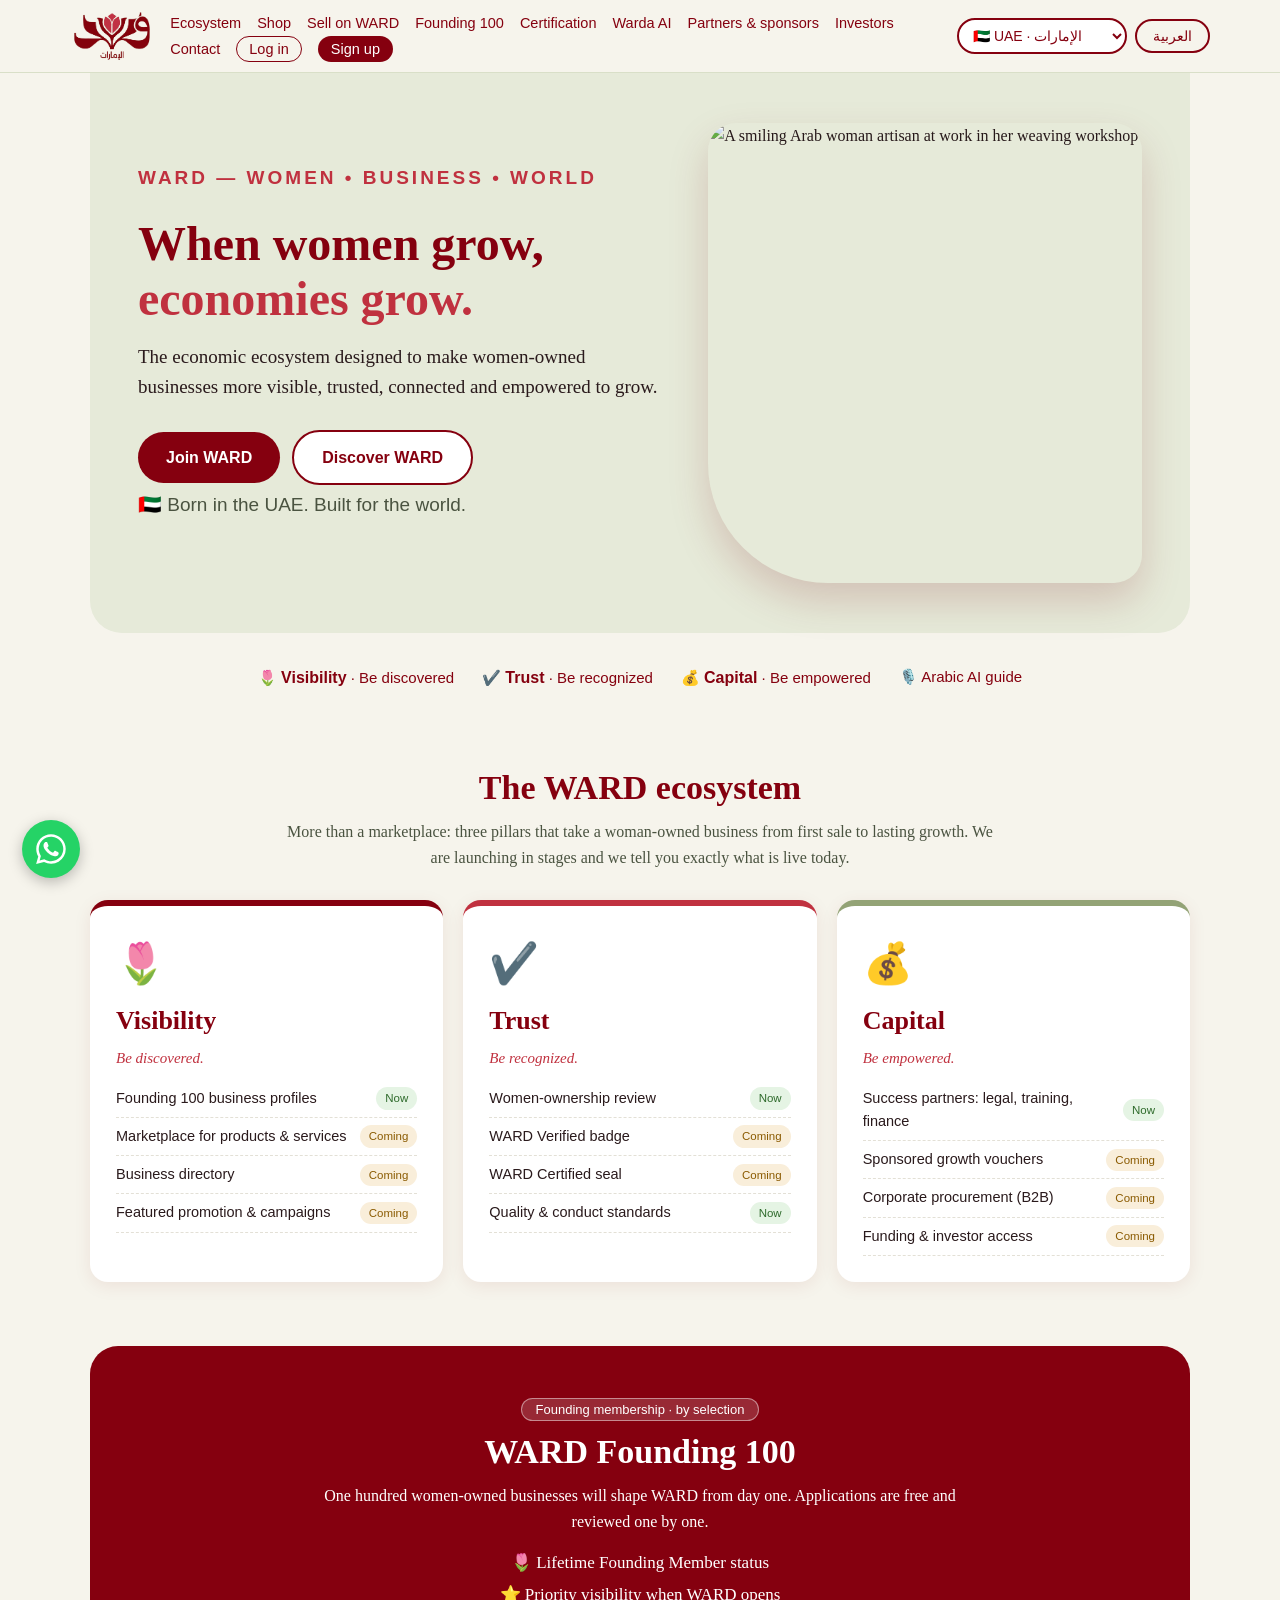
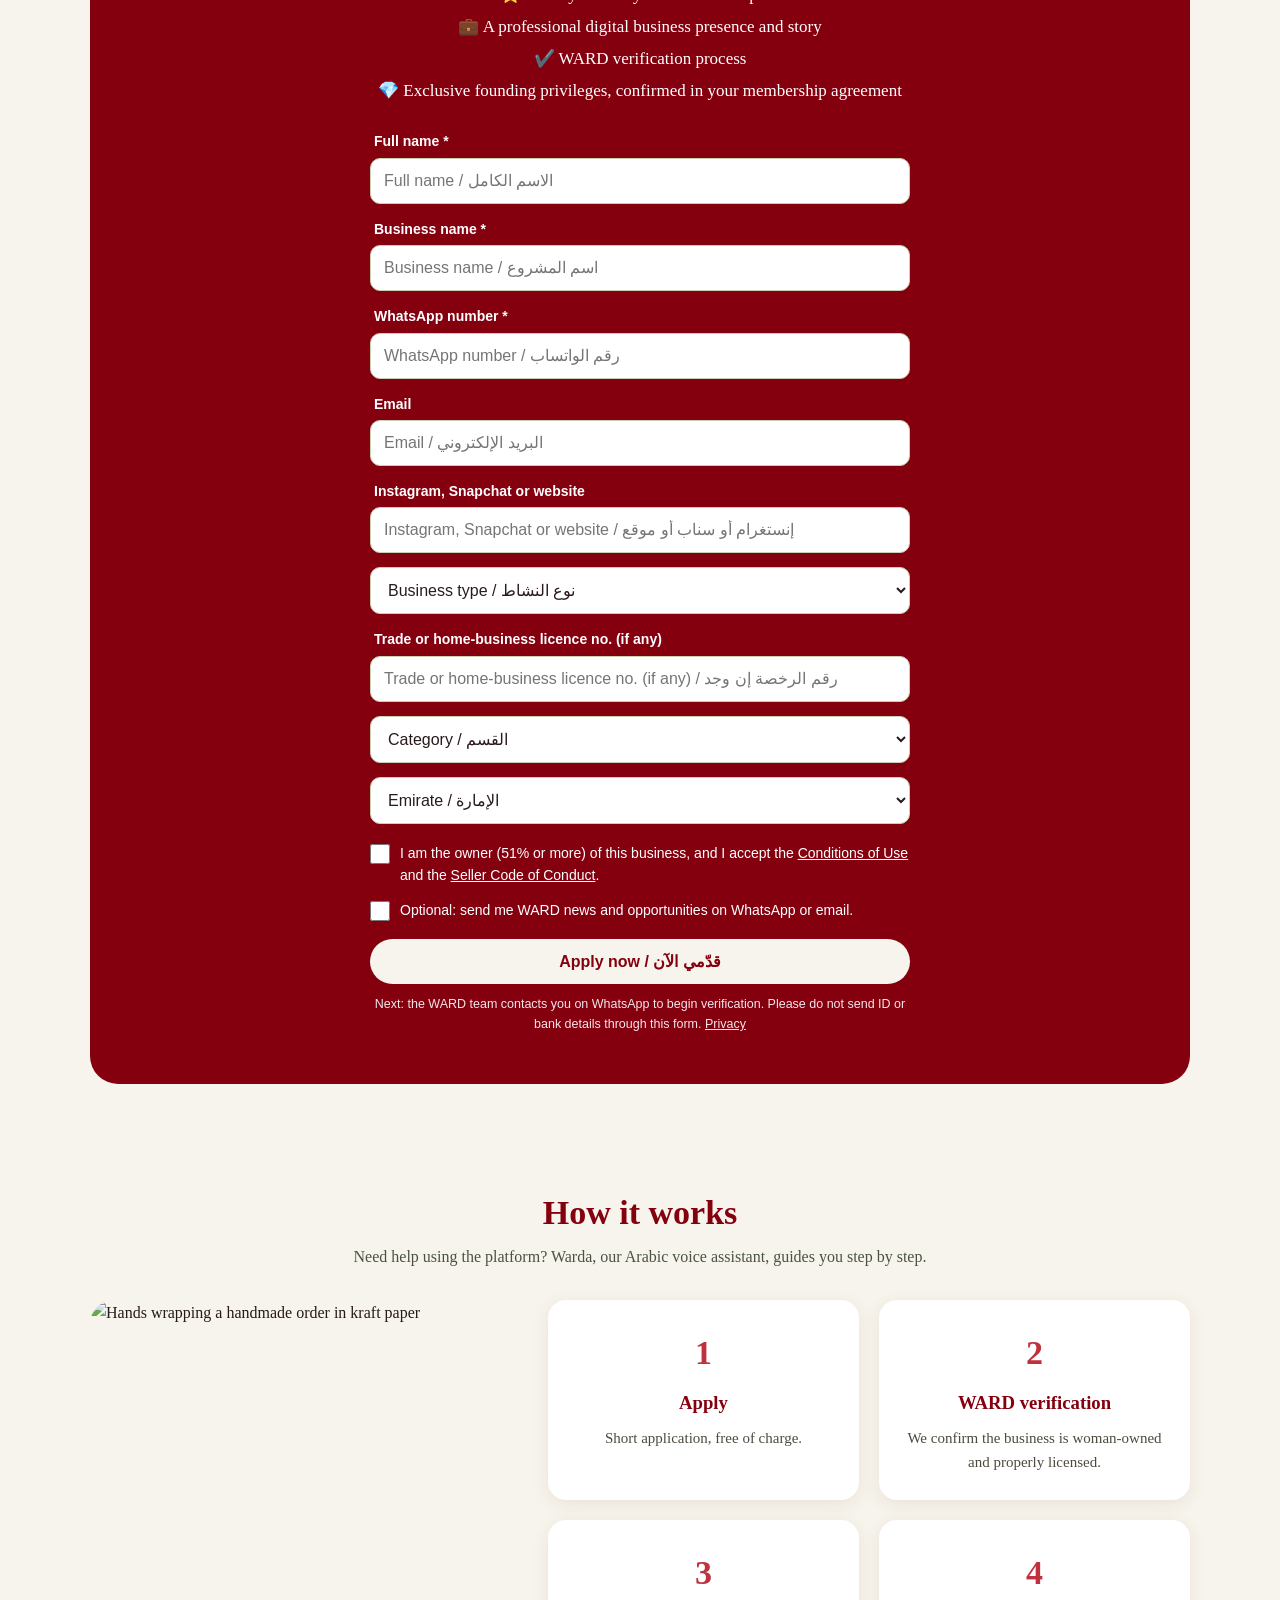
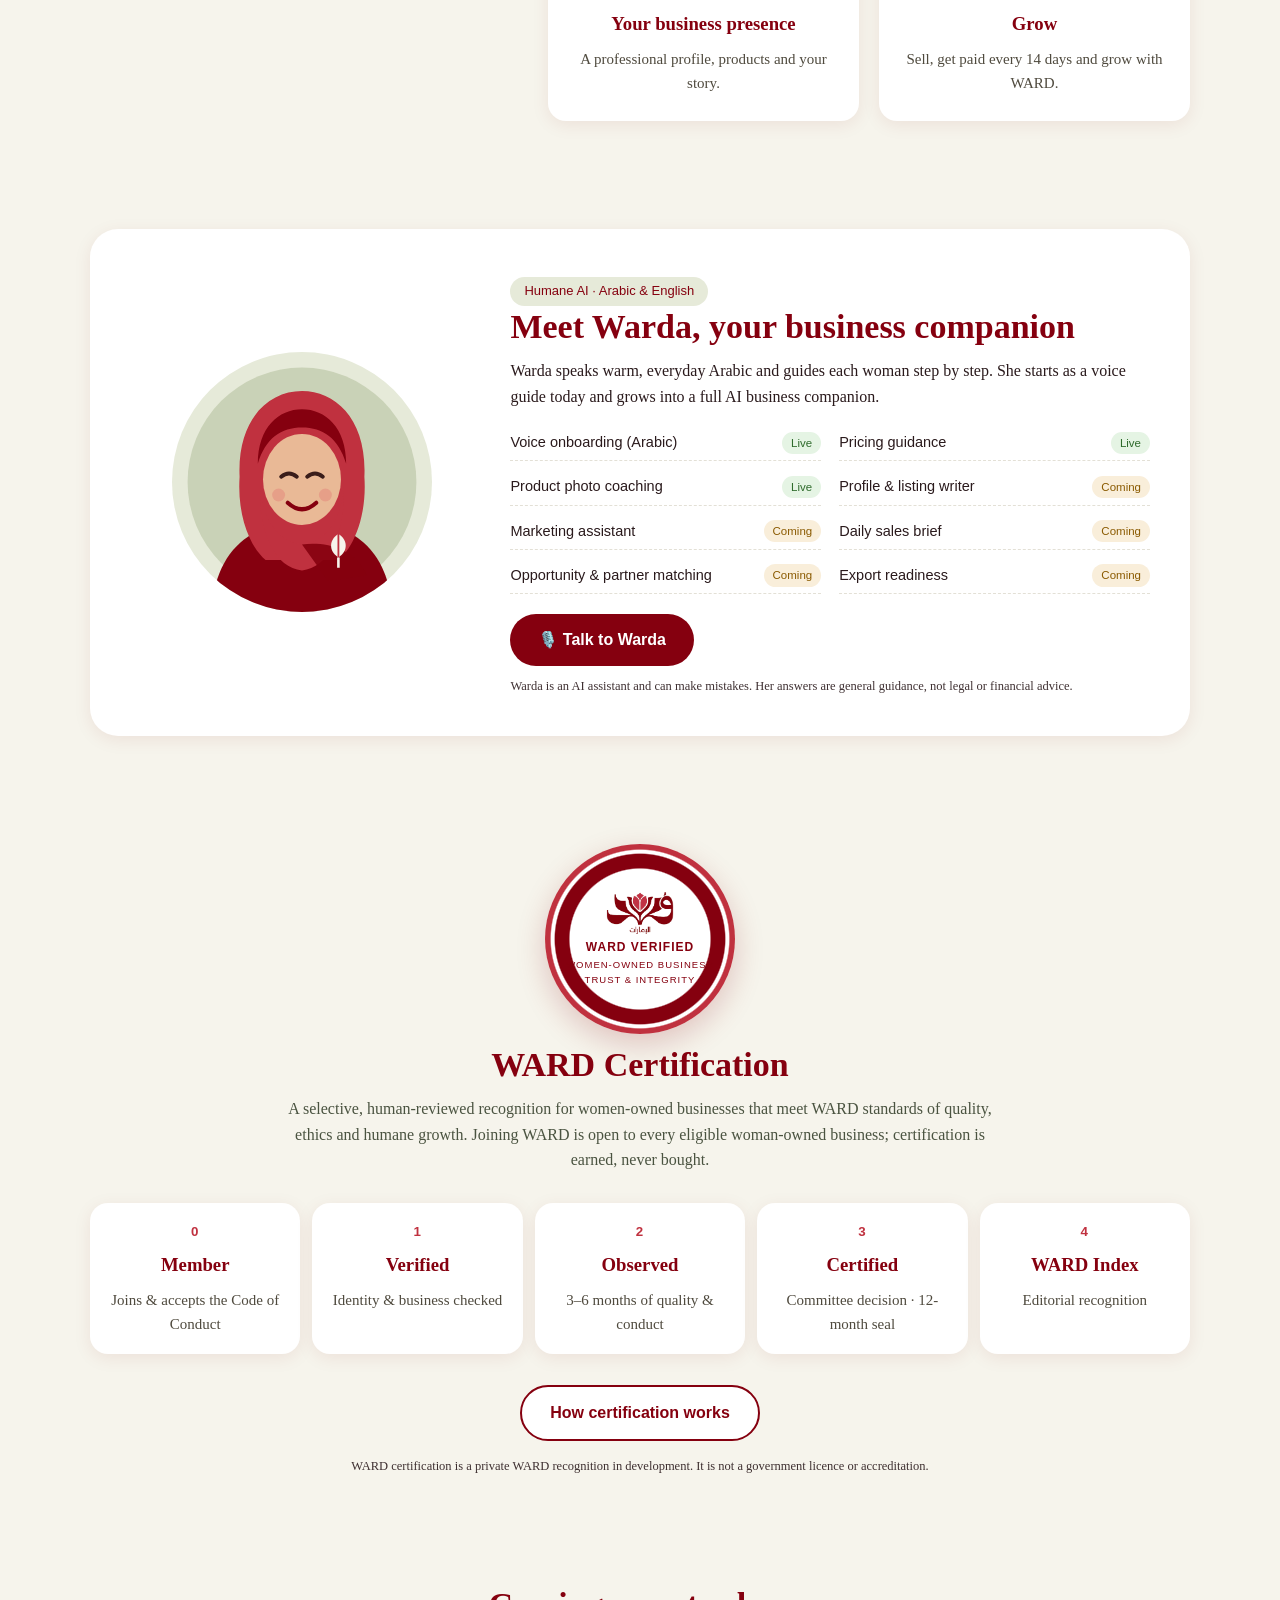
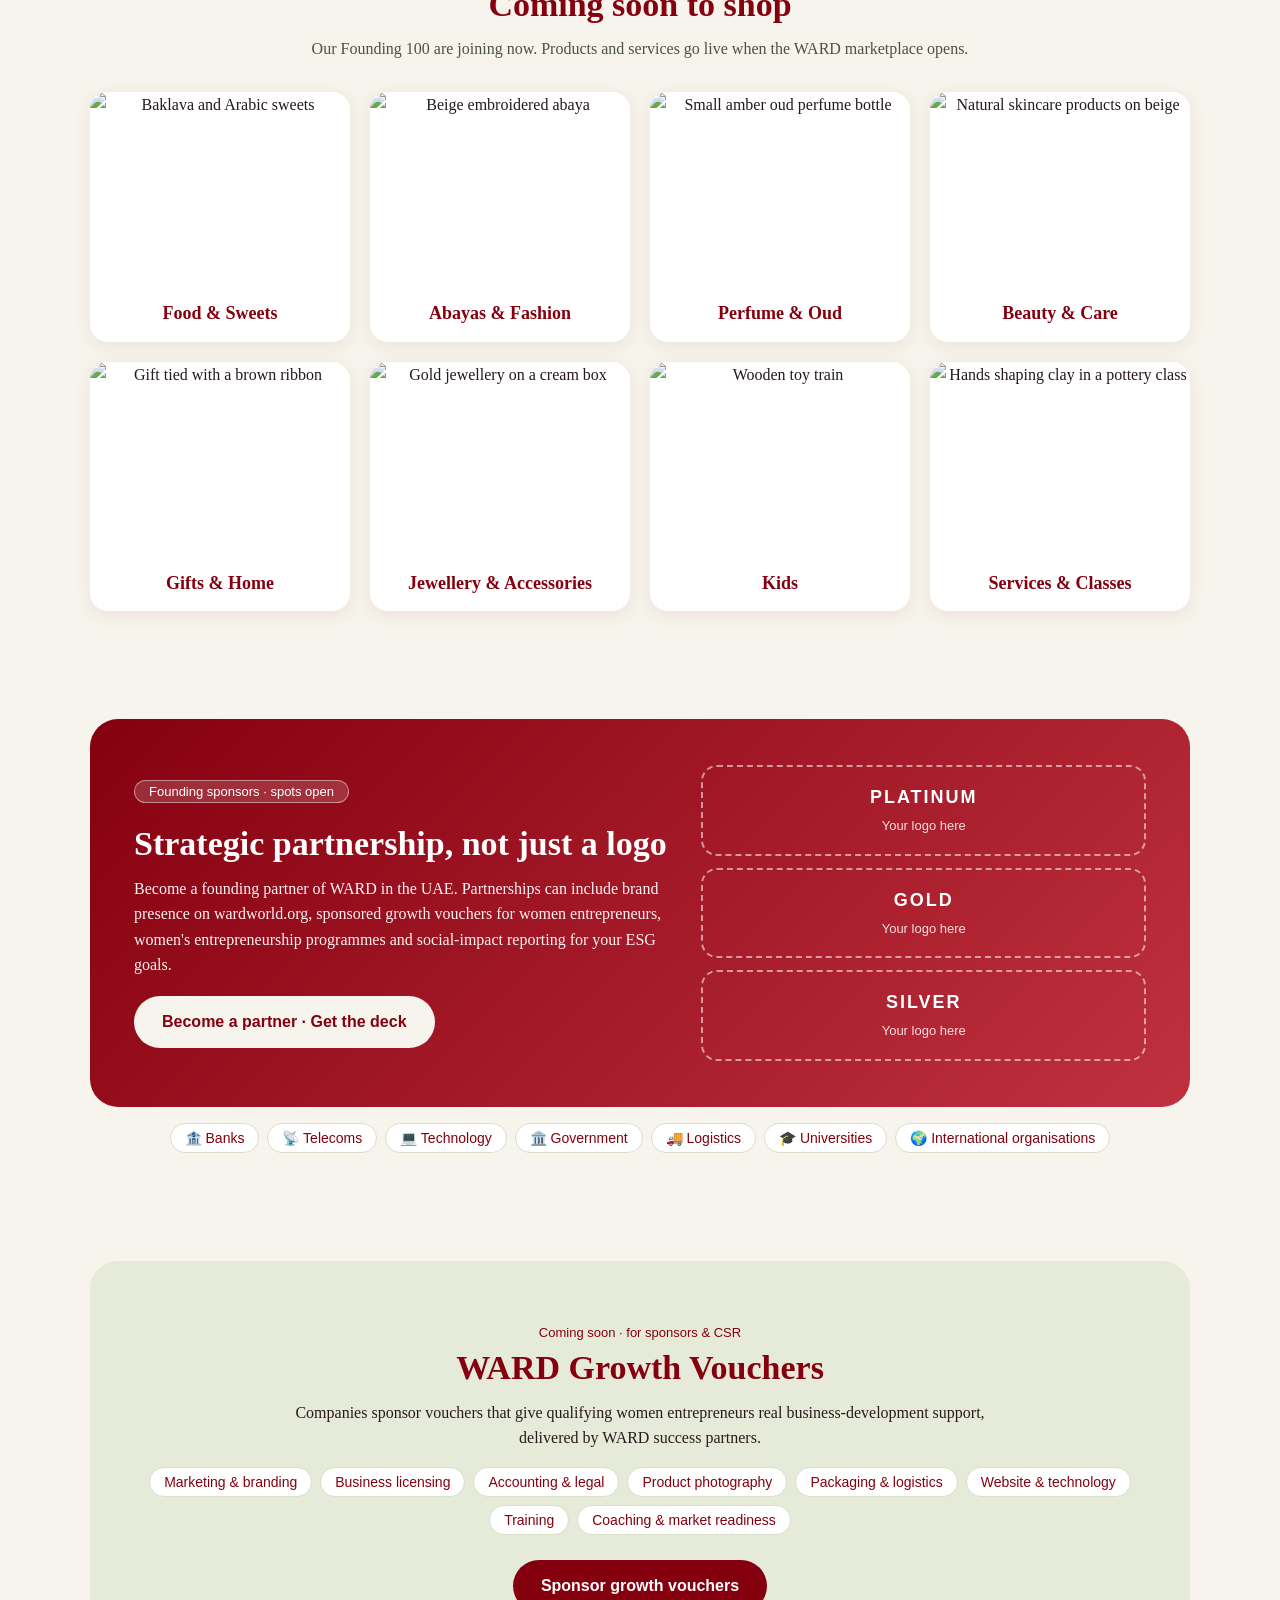
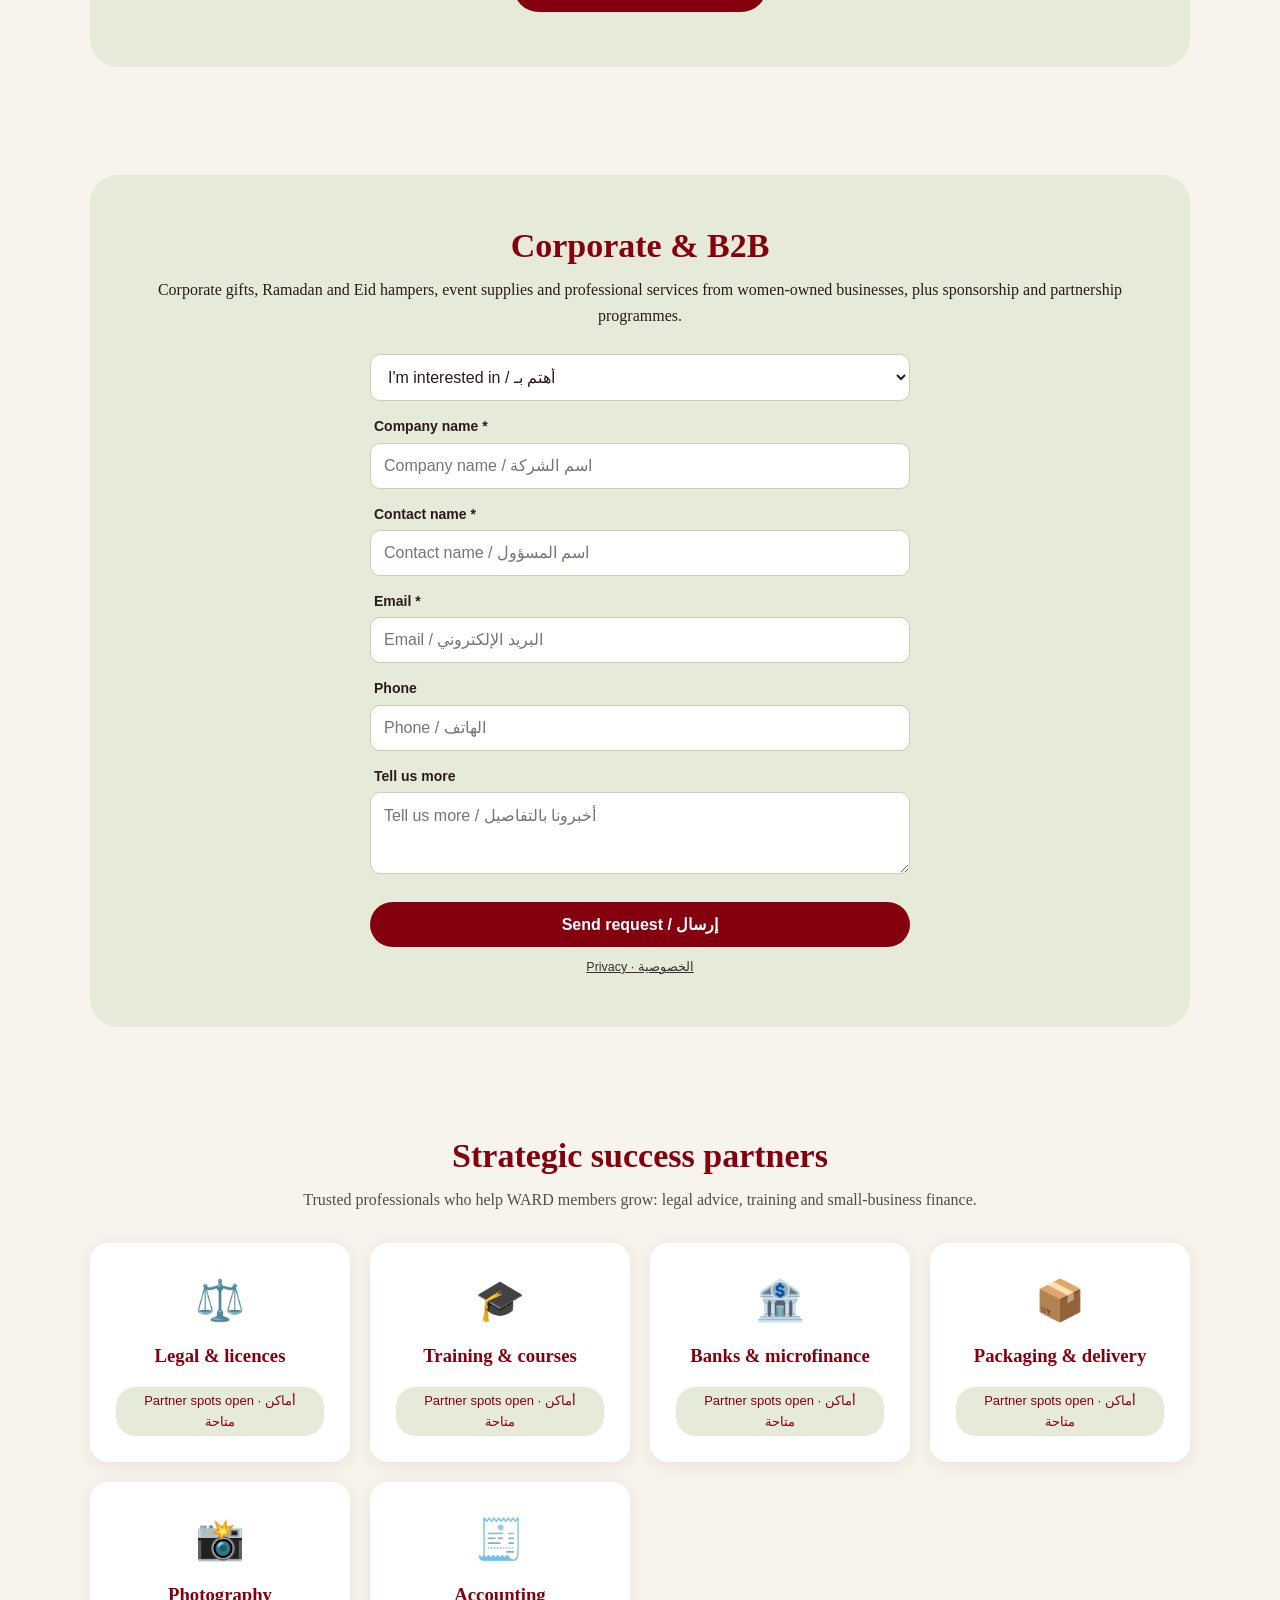
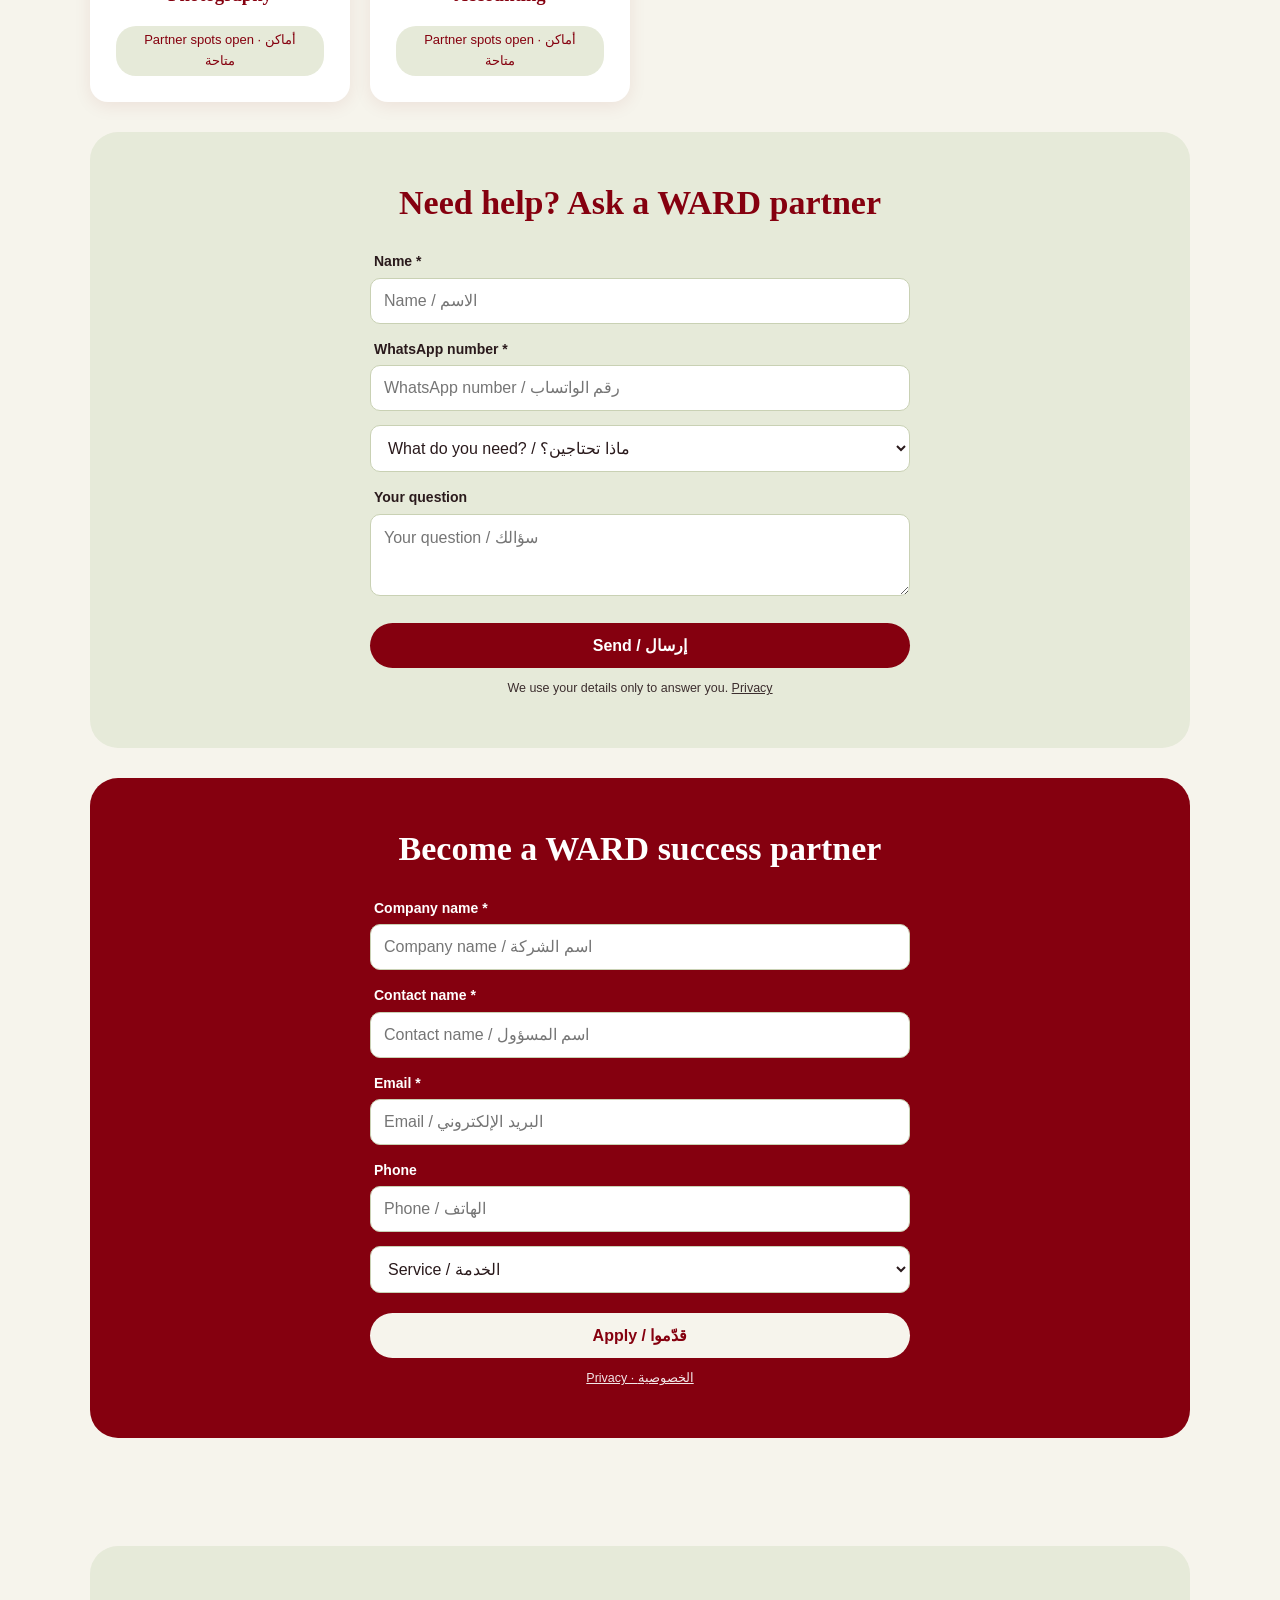
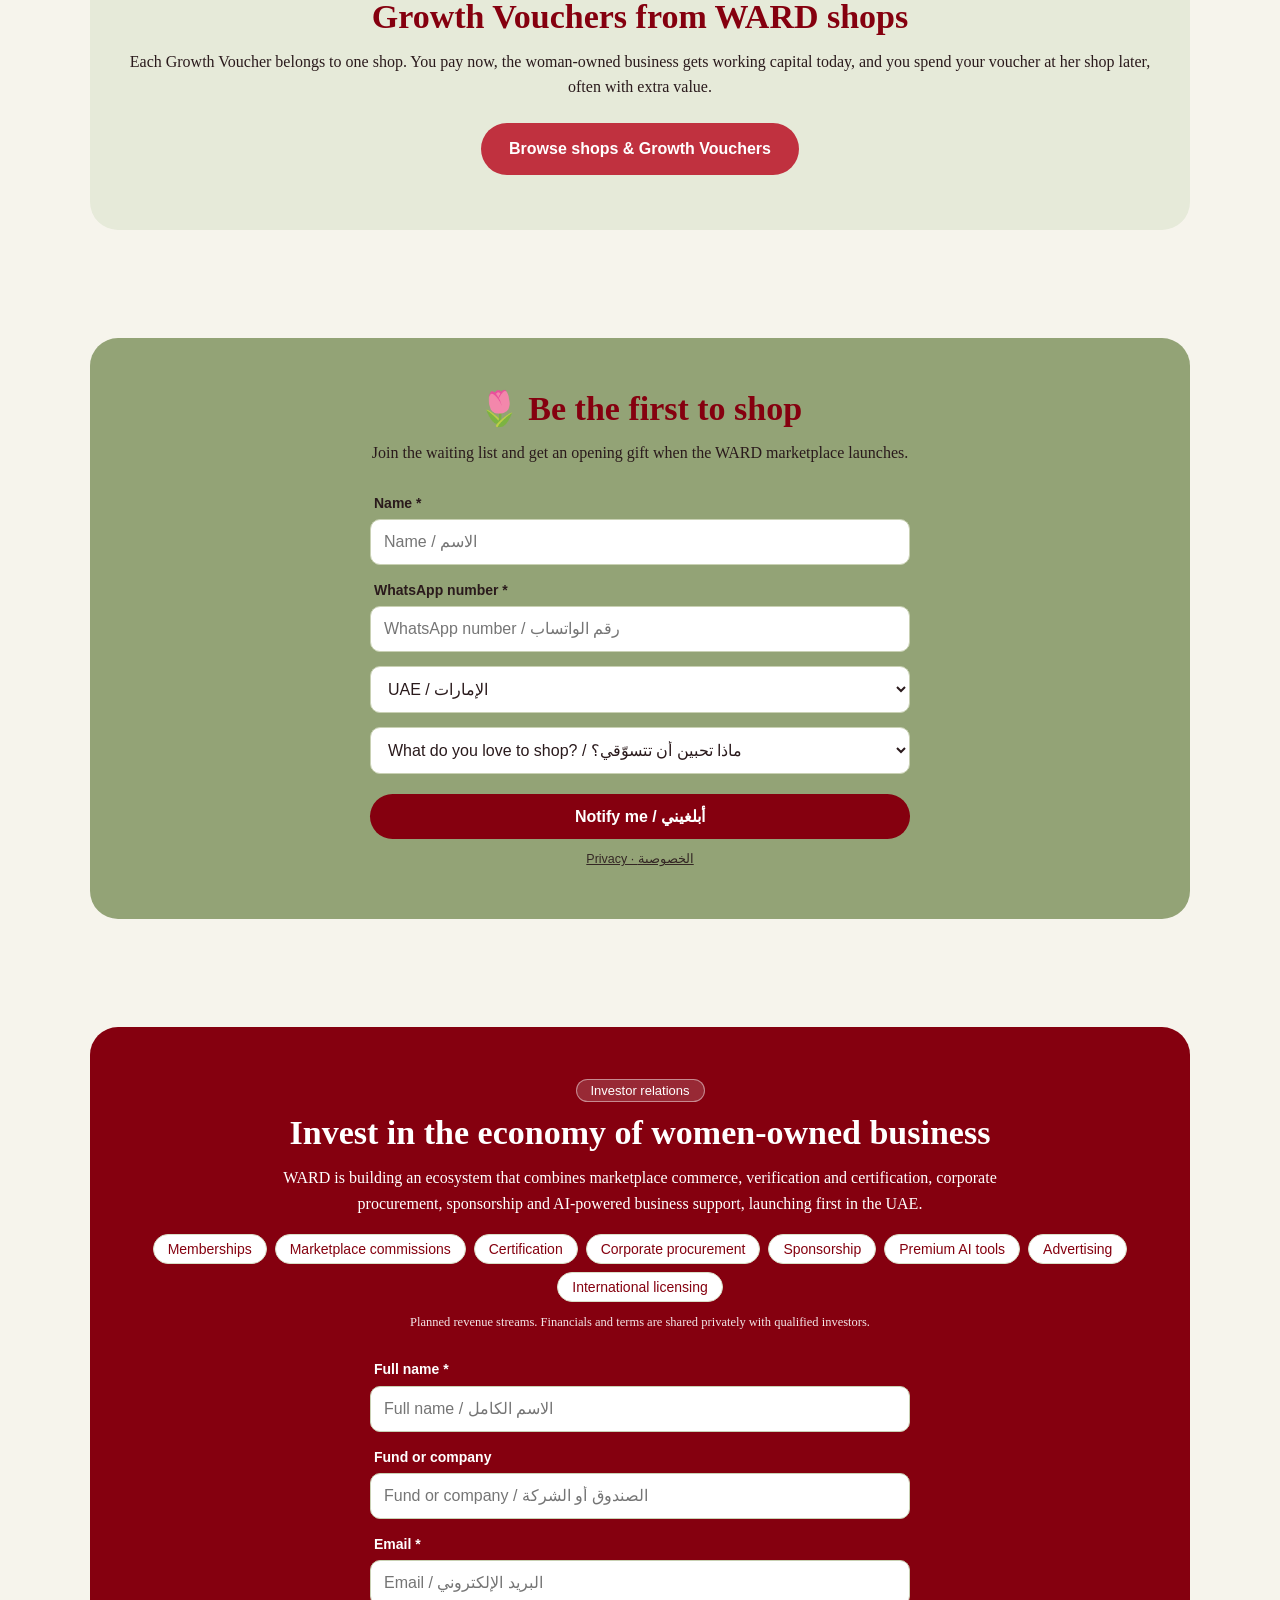
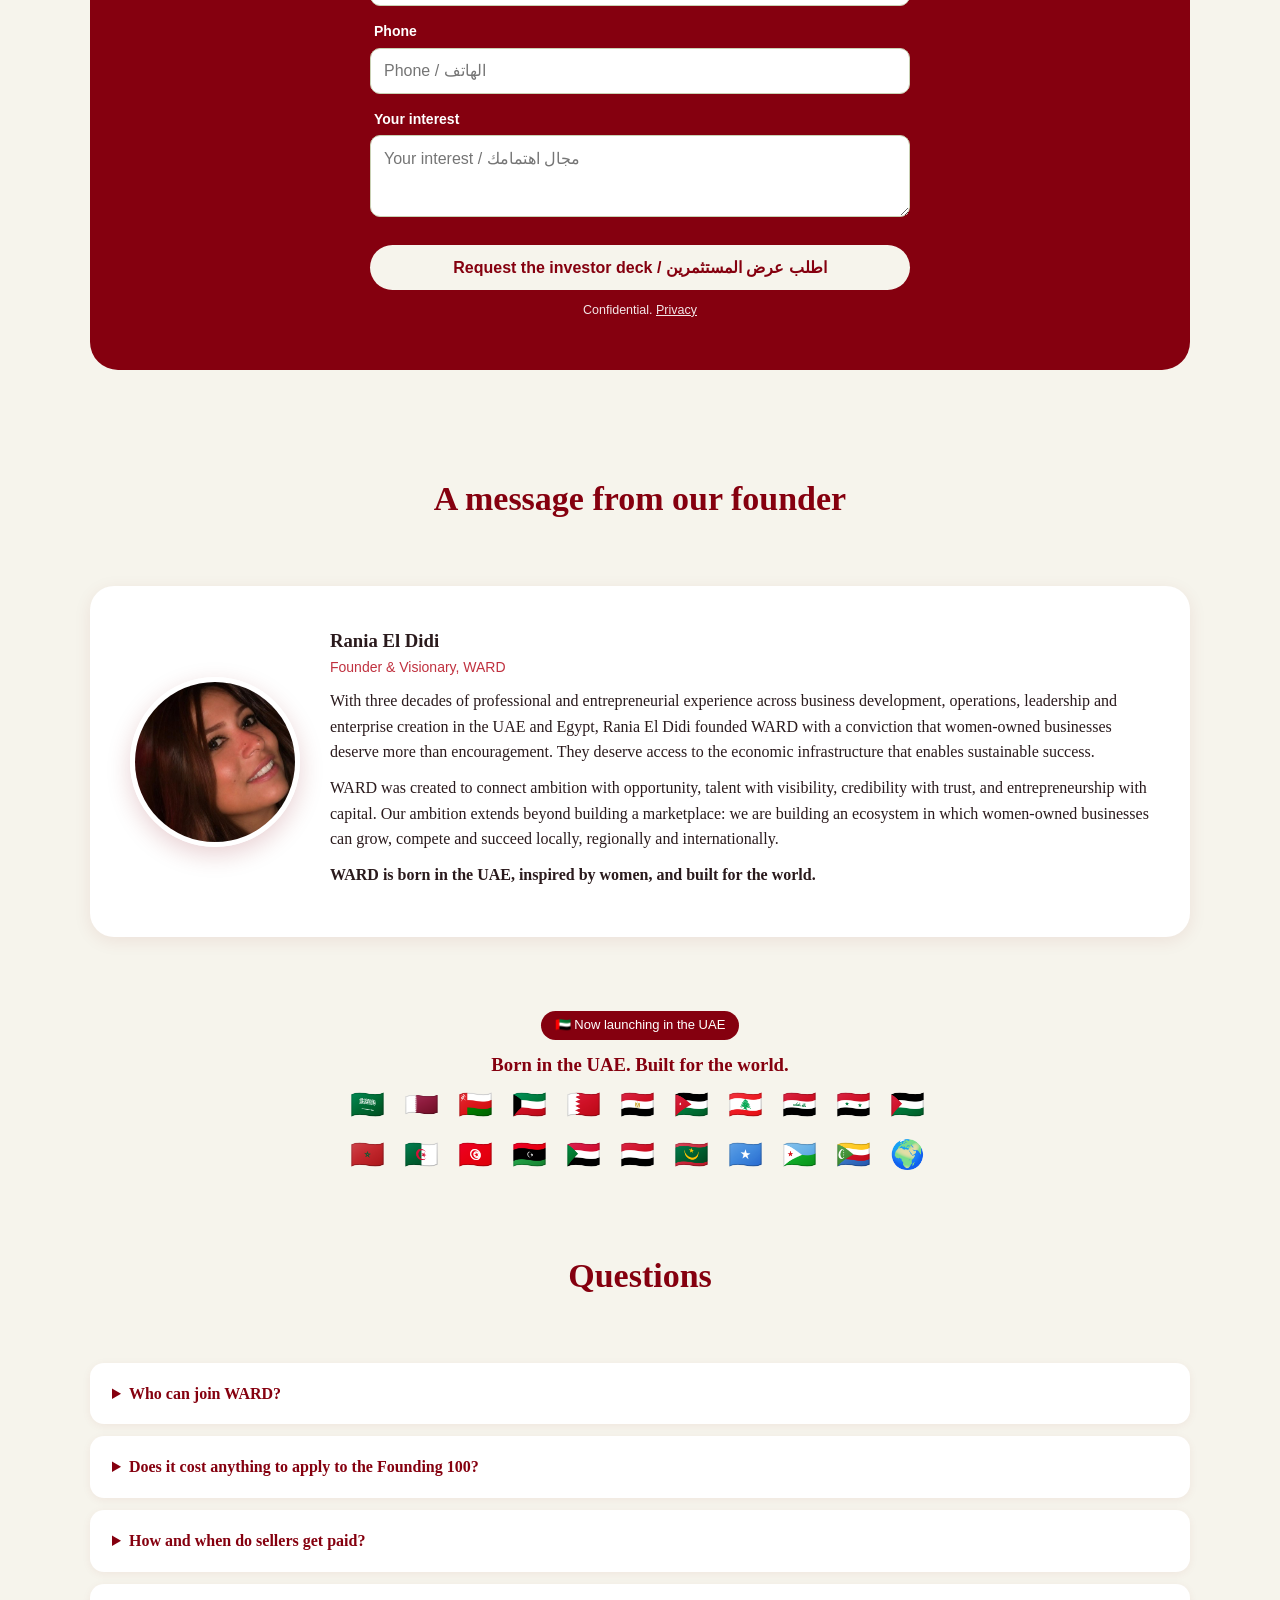
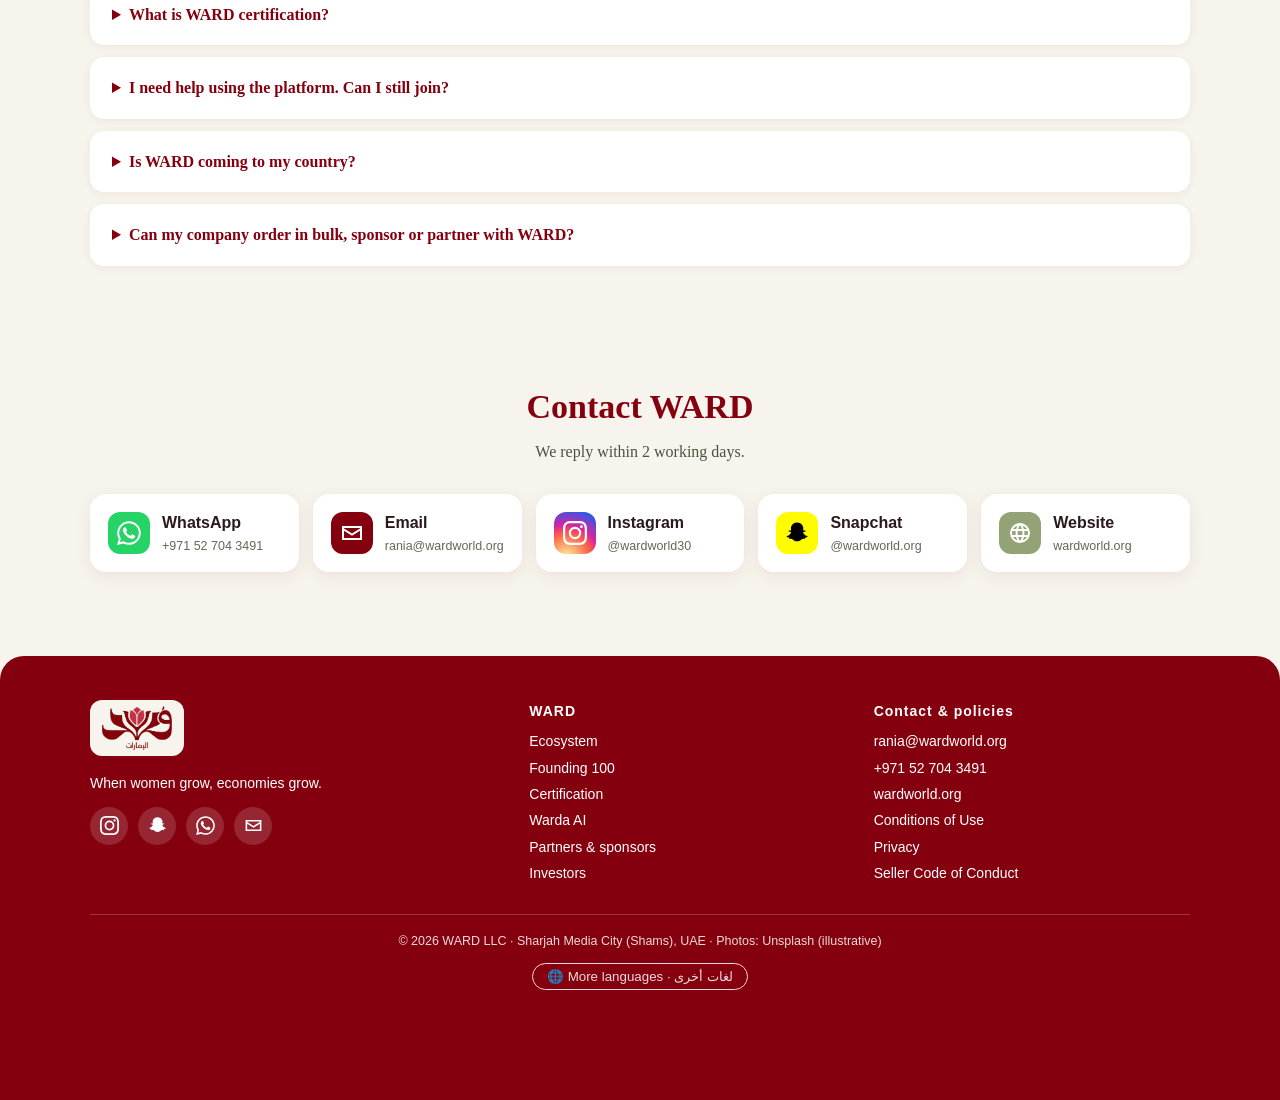
==== commit 1a58448b: "Founder photo in About section" ====
--- a/index.html
+++ b/index.html
@@ -108,6 +108,7 @@
 .tags{display:flex;flex-wrap:wrap;gap:8px;justify-content:center;margin:16px 0 0}
 .tags span{background:#fff;border:1px solid #d9dfc8;color:var(--red);border-radius:20px;padding:6px 14px;font:14px Arial,sans-serif}
 .founder{display:flex;gap:30px;align-items:center;background:#fff;padding:40px;border-radius:24px;box-shadow:0 4px 18px rgba(133,0,15,.08)}
+.founder-photo{width:170px;height:170px;min-width:170px;border-radius:50%;object-fit:cover;border:5px solid #fff;box-shadow:0 8px 24px rgba(133,0,15,.18)}
 .circle{min-width:110px;height:110px;border-radius:50%;background:var(--red);color:#fff;font-size:40px;display:flex;align-items:center;justify-content:center}
 .founder p{margin-bottom:10px}
 .flags{text-align:center;padding:20px 10px}
@@ -540,7 +541,7 @@
 <h2 class="en">A message from our founder</h2><h2 class="ar">رسالة المؤسِّسة</h2>
 <p class="sub">&nbsp;</p>
 <div class="founder">
-<div class="circle">R</div>
+<img class="founder-photo" src="/founder.jpg" alt="Rania El Didi, founder of WARD" width="170" height="170" loading="lazy">
 <div>
 <div class="en"><h3>Rania El Didi</h3><p style="color:var(--rose);font-family:Arial,sans-serif;font-size:14px">Founder &amp; Visionary, WARD</p>
 <p>With three decades of professional and entrepreneurial experience across business development, operations, leadership and enterprise creation in the UAE and Egypt, Rania El Didi founded WARD with a conviction that women-owned businesses deserve more than encouragement. They deserve access to the economic infrastructure that enables sustainable success.</p>
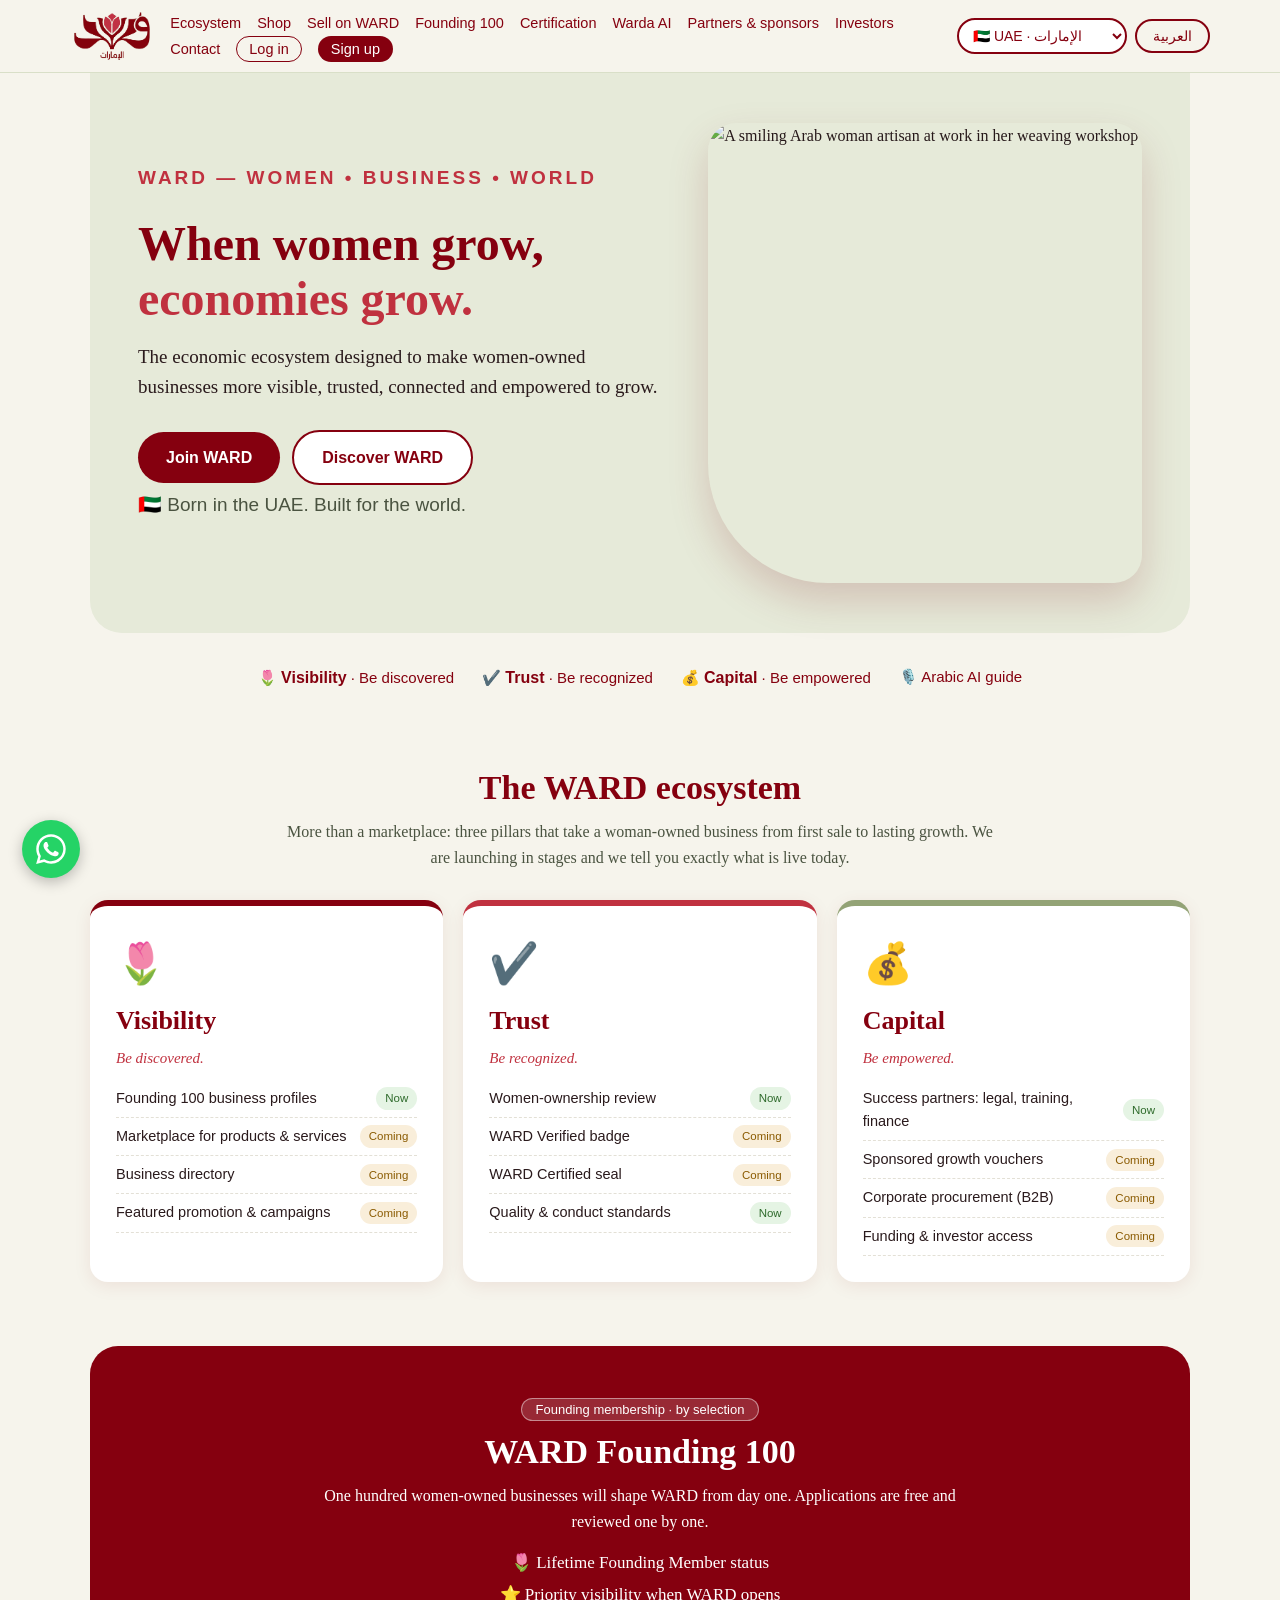
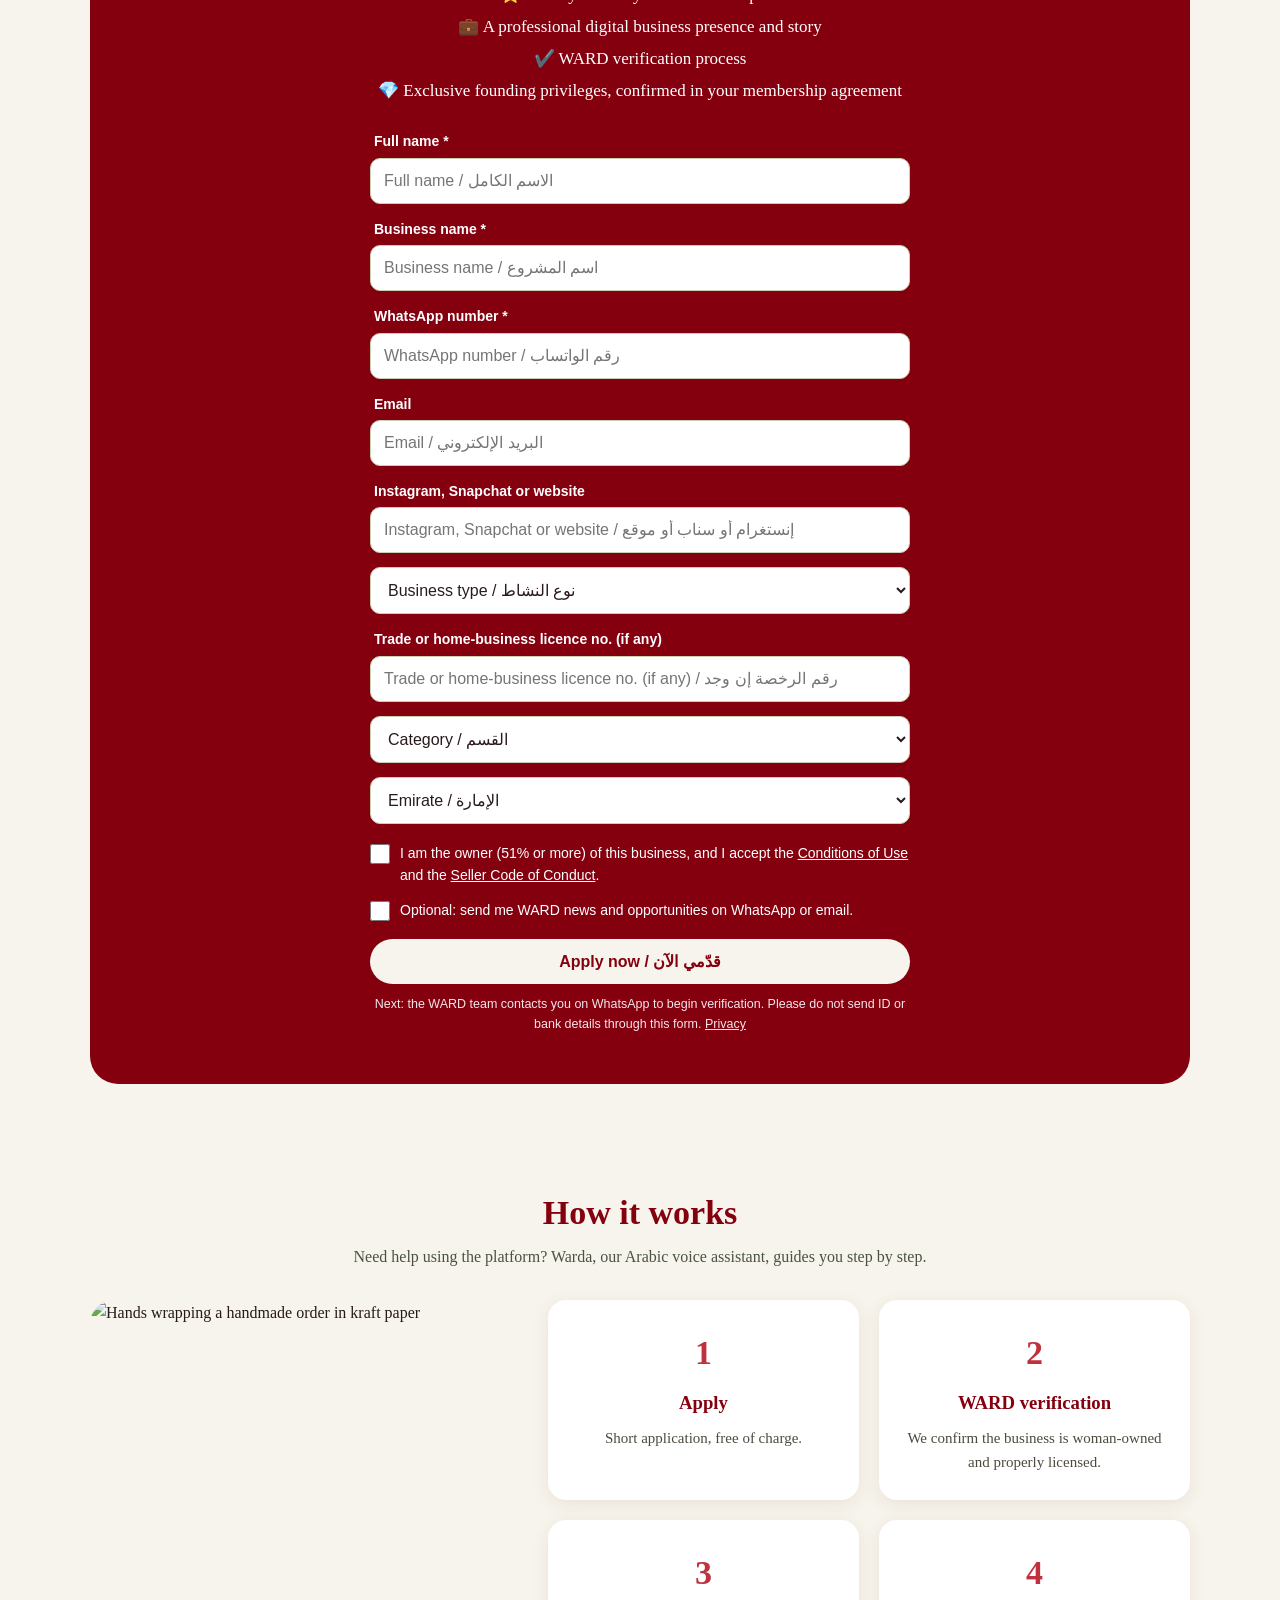
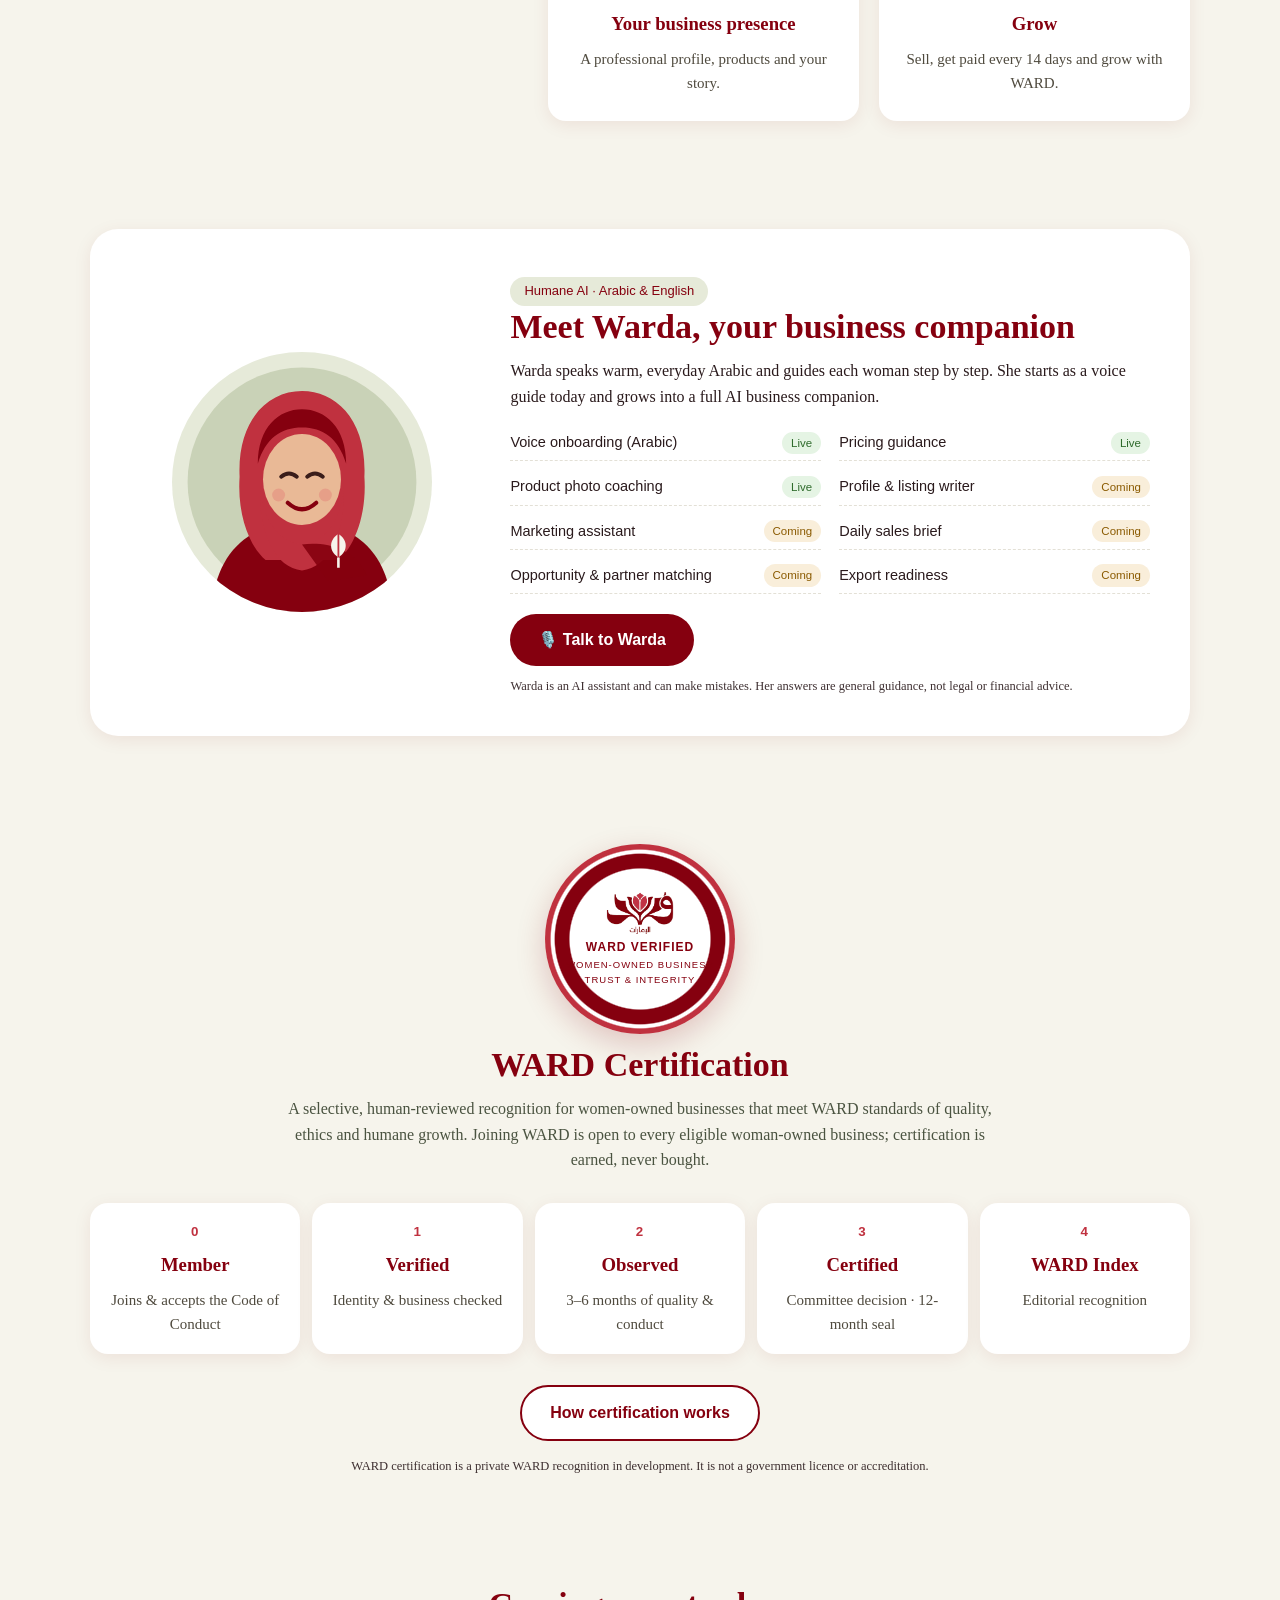
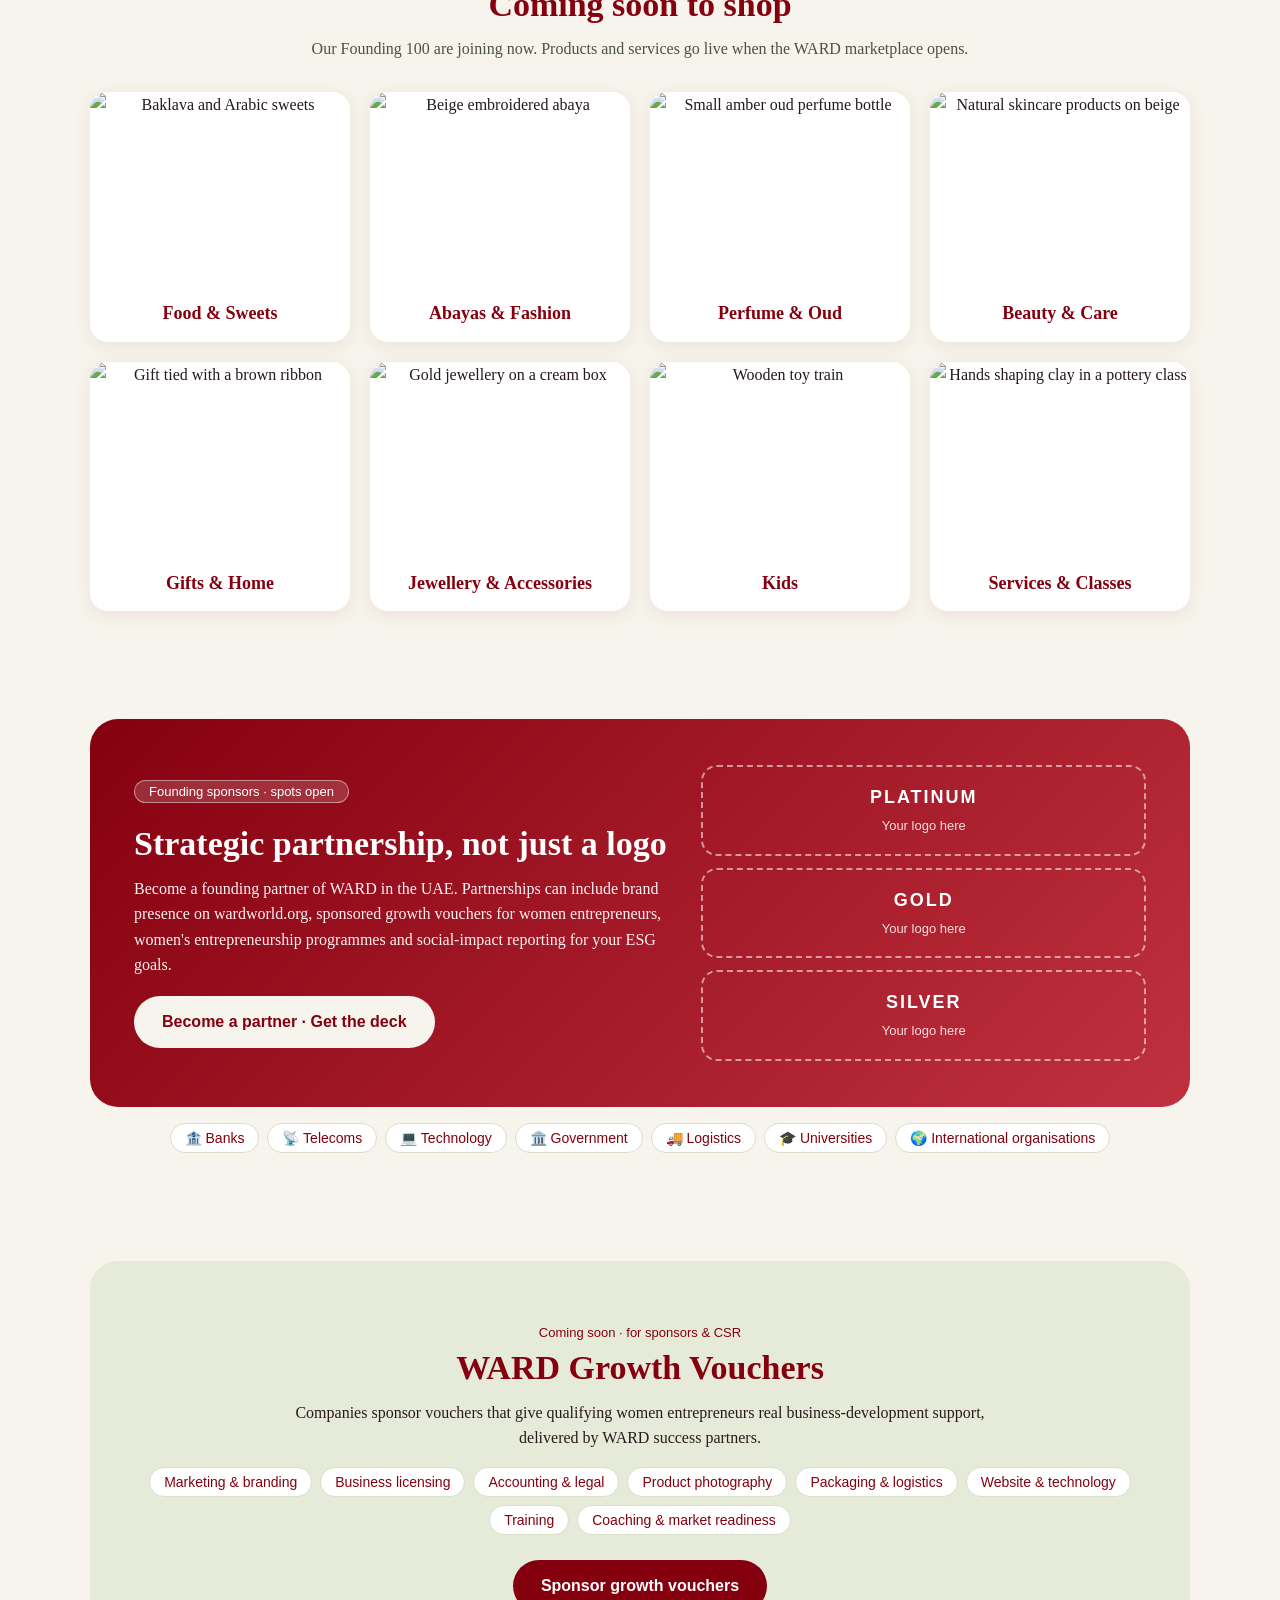
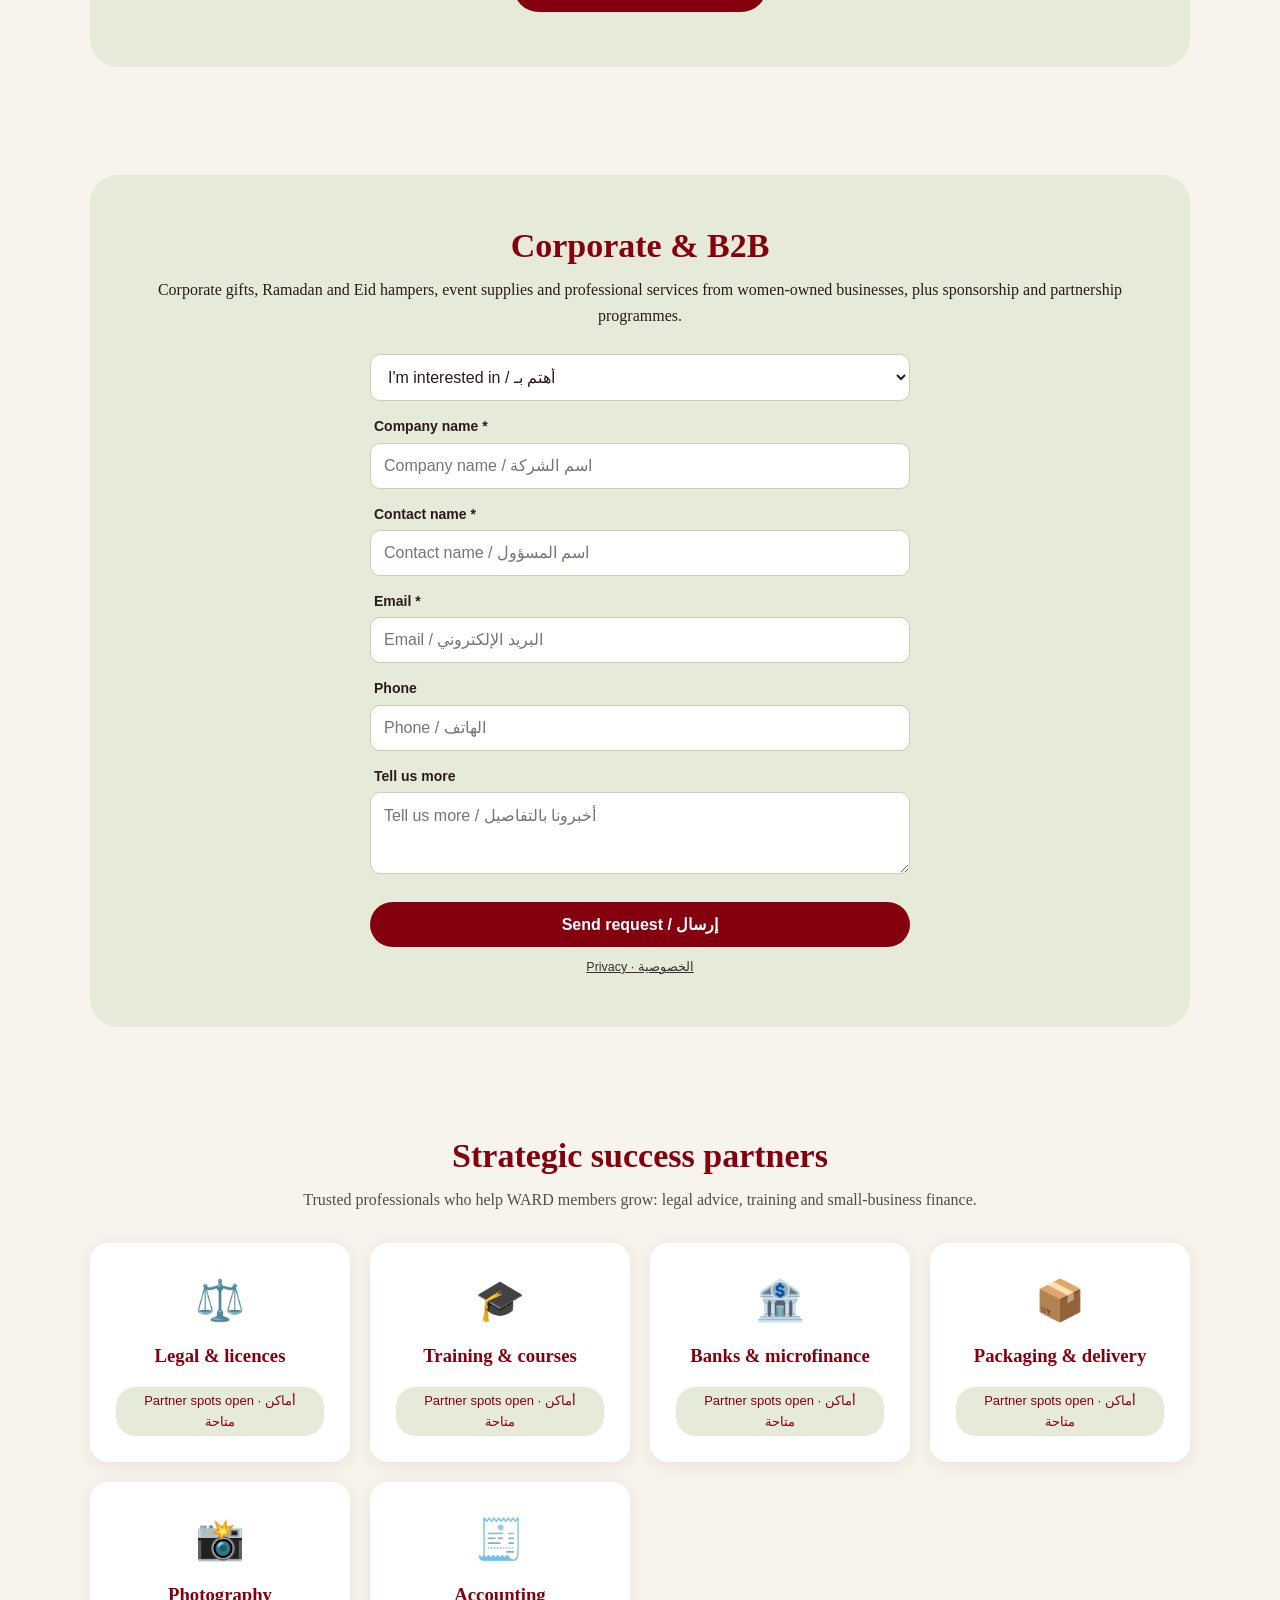
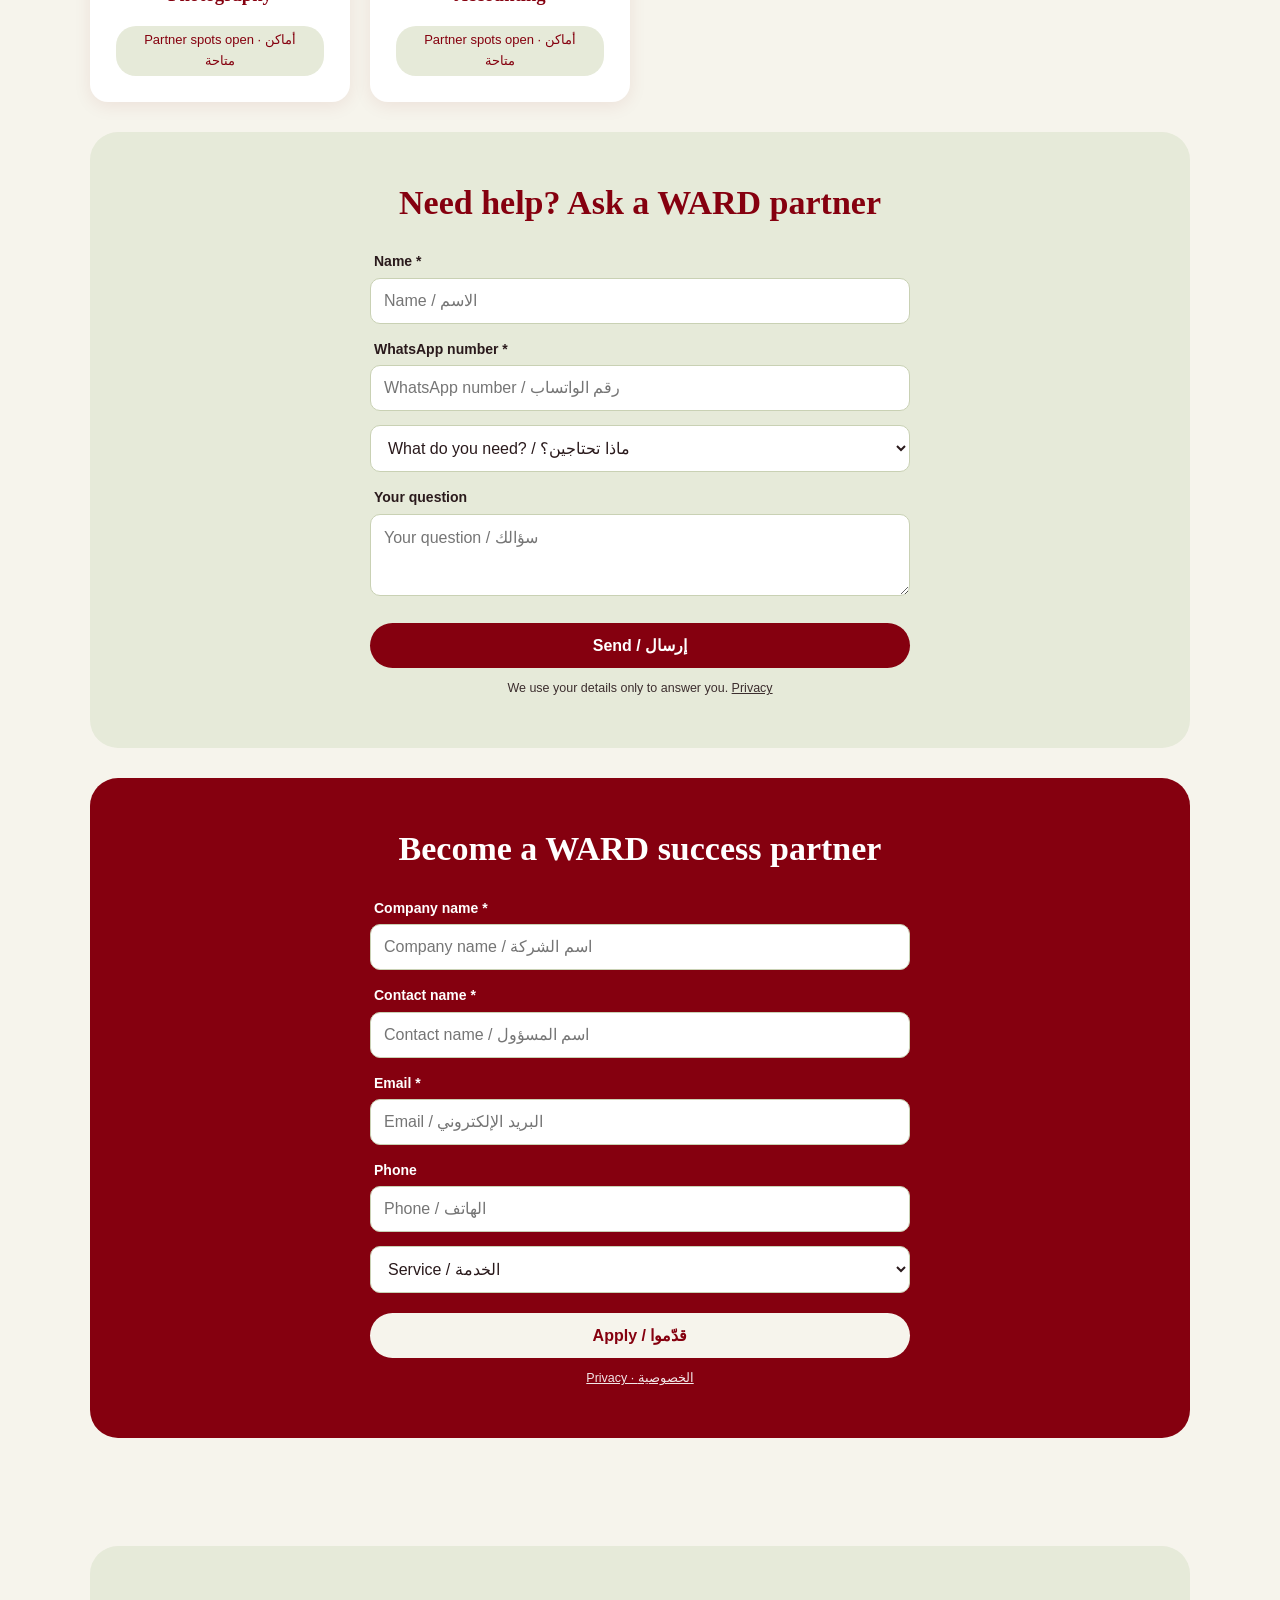
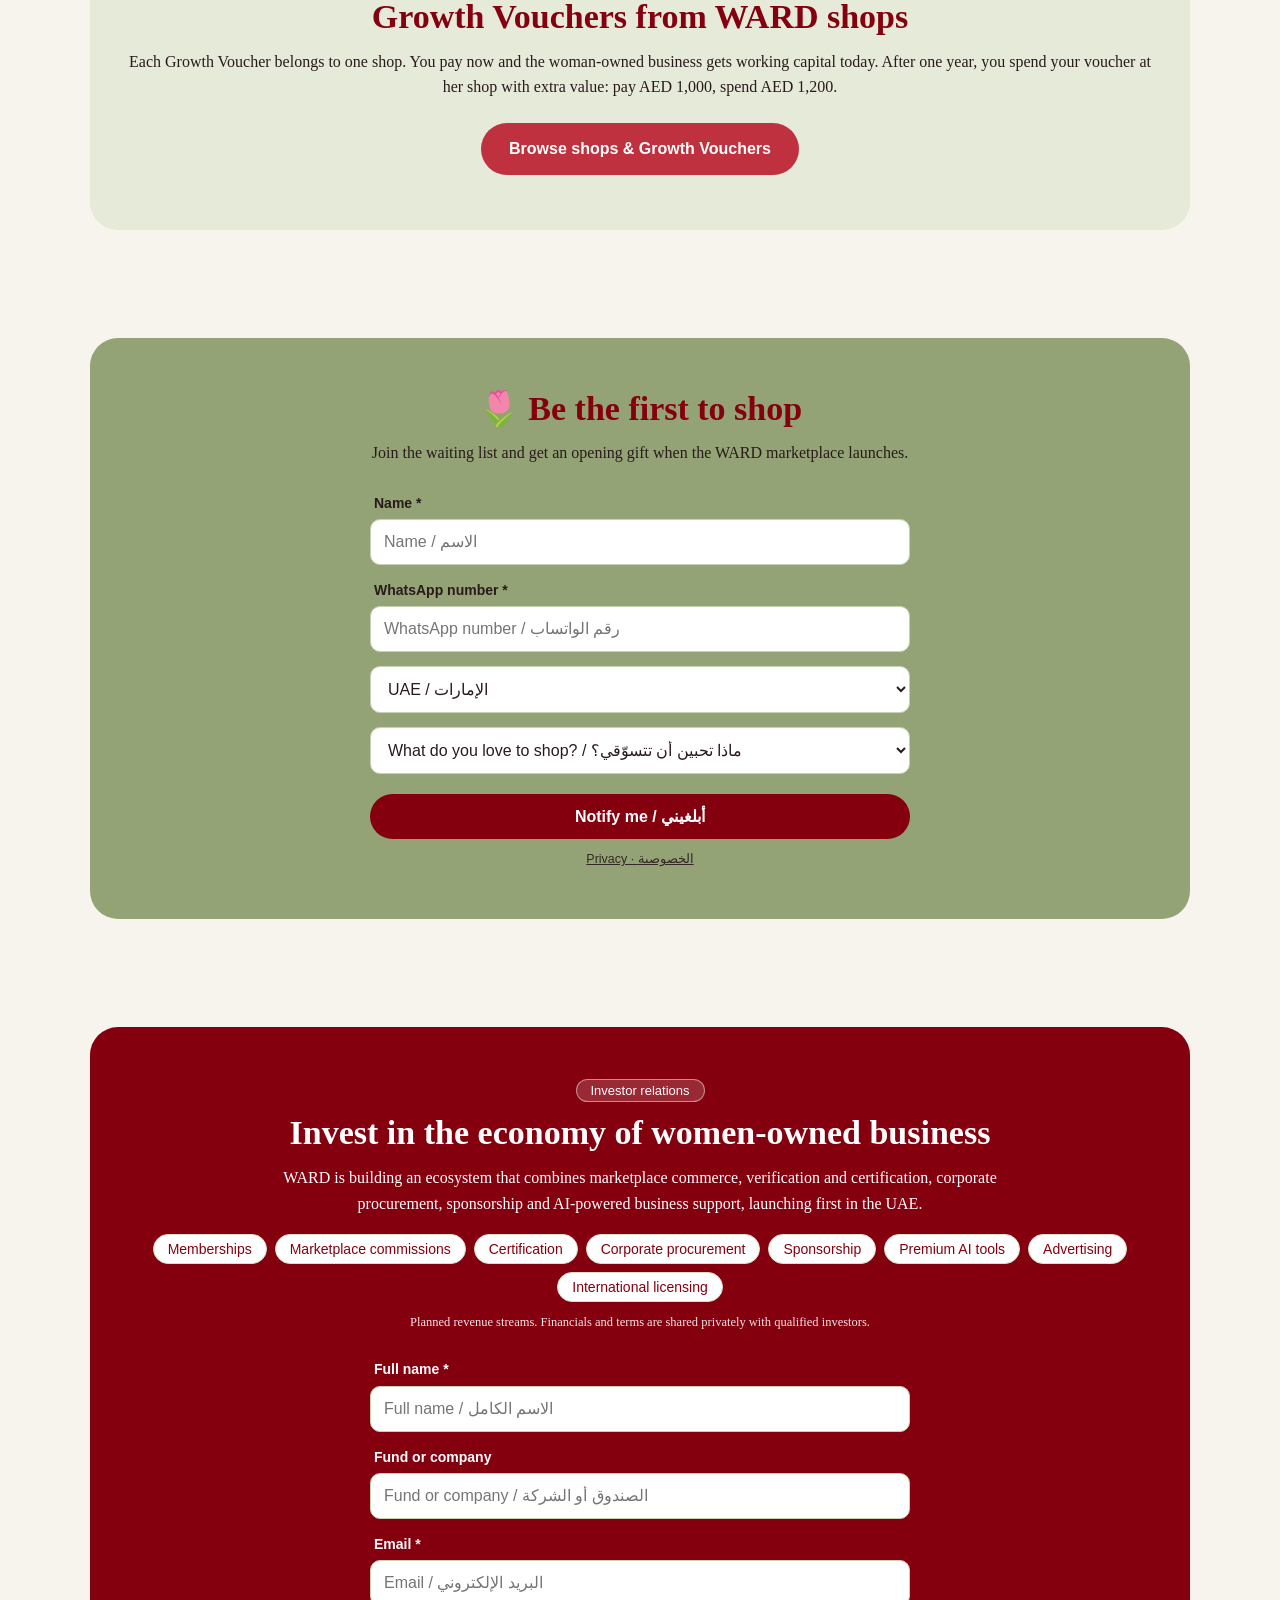
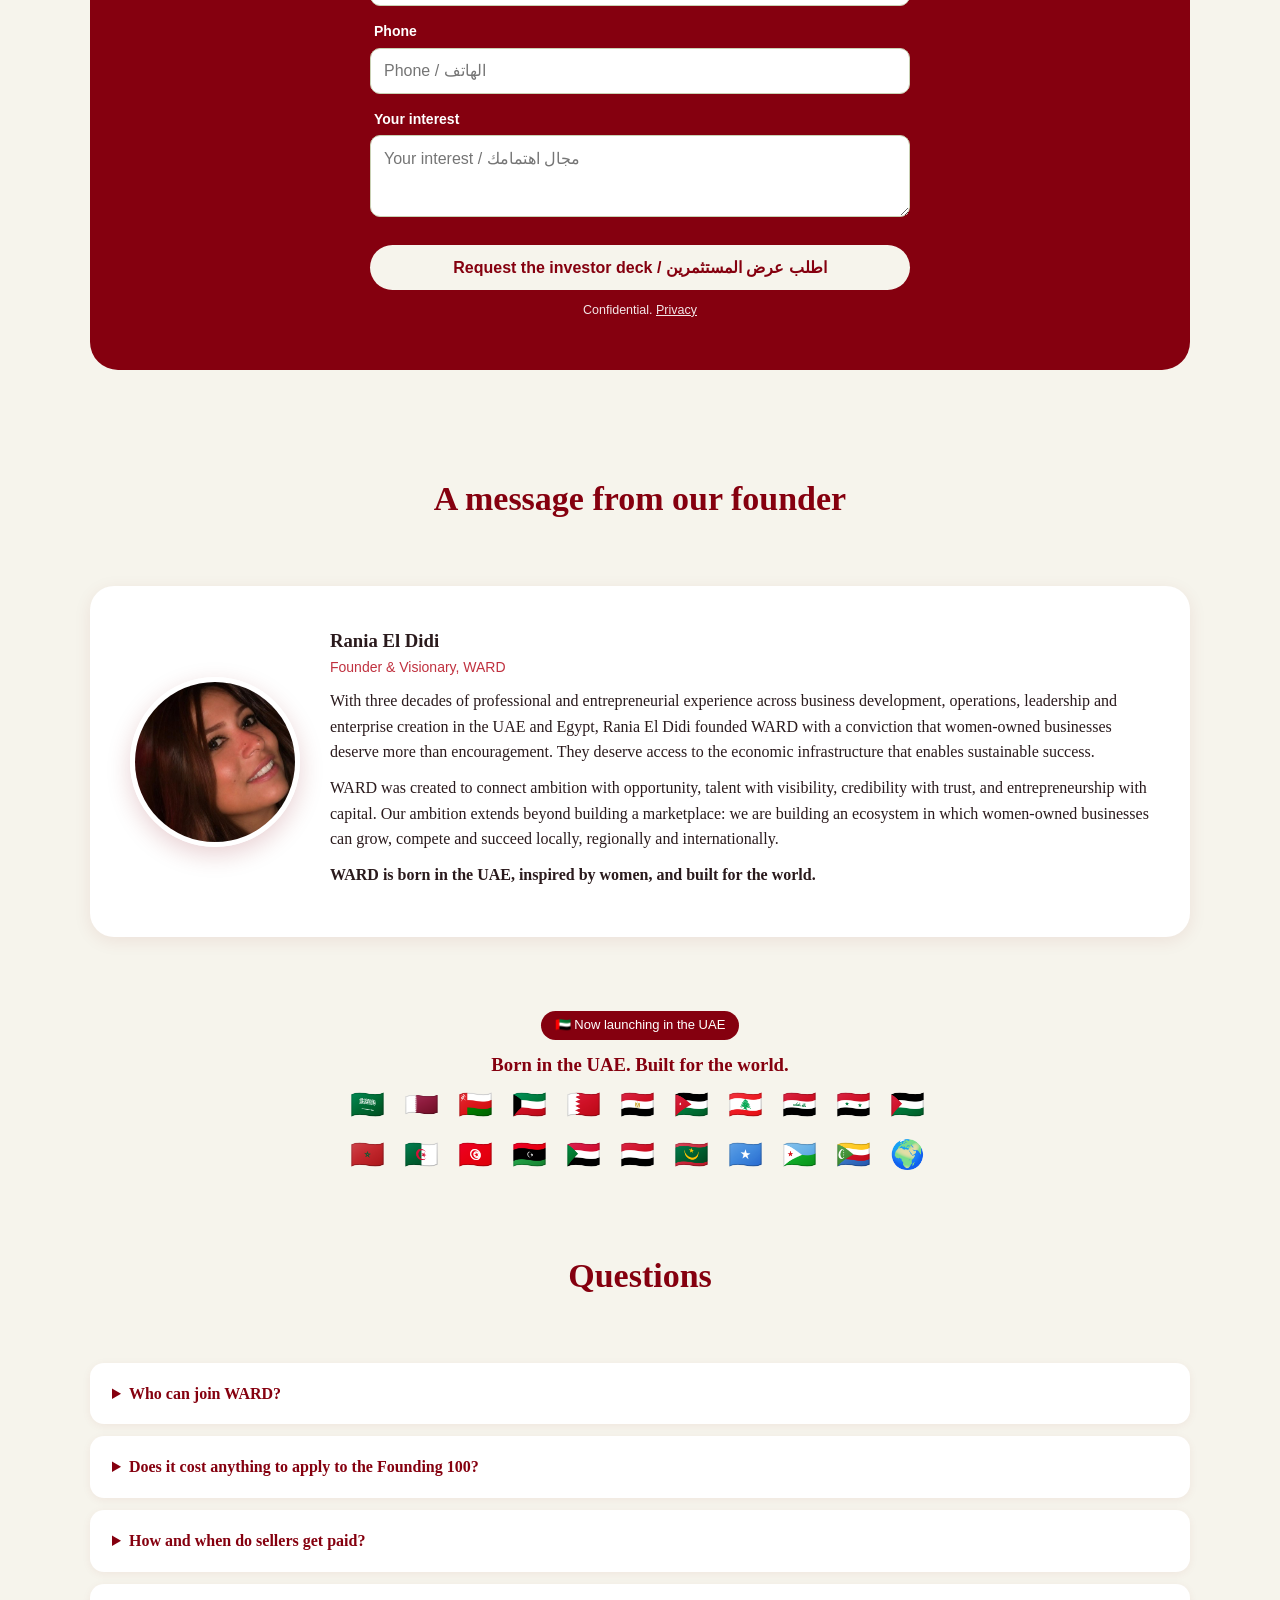
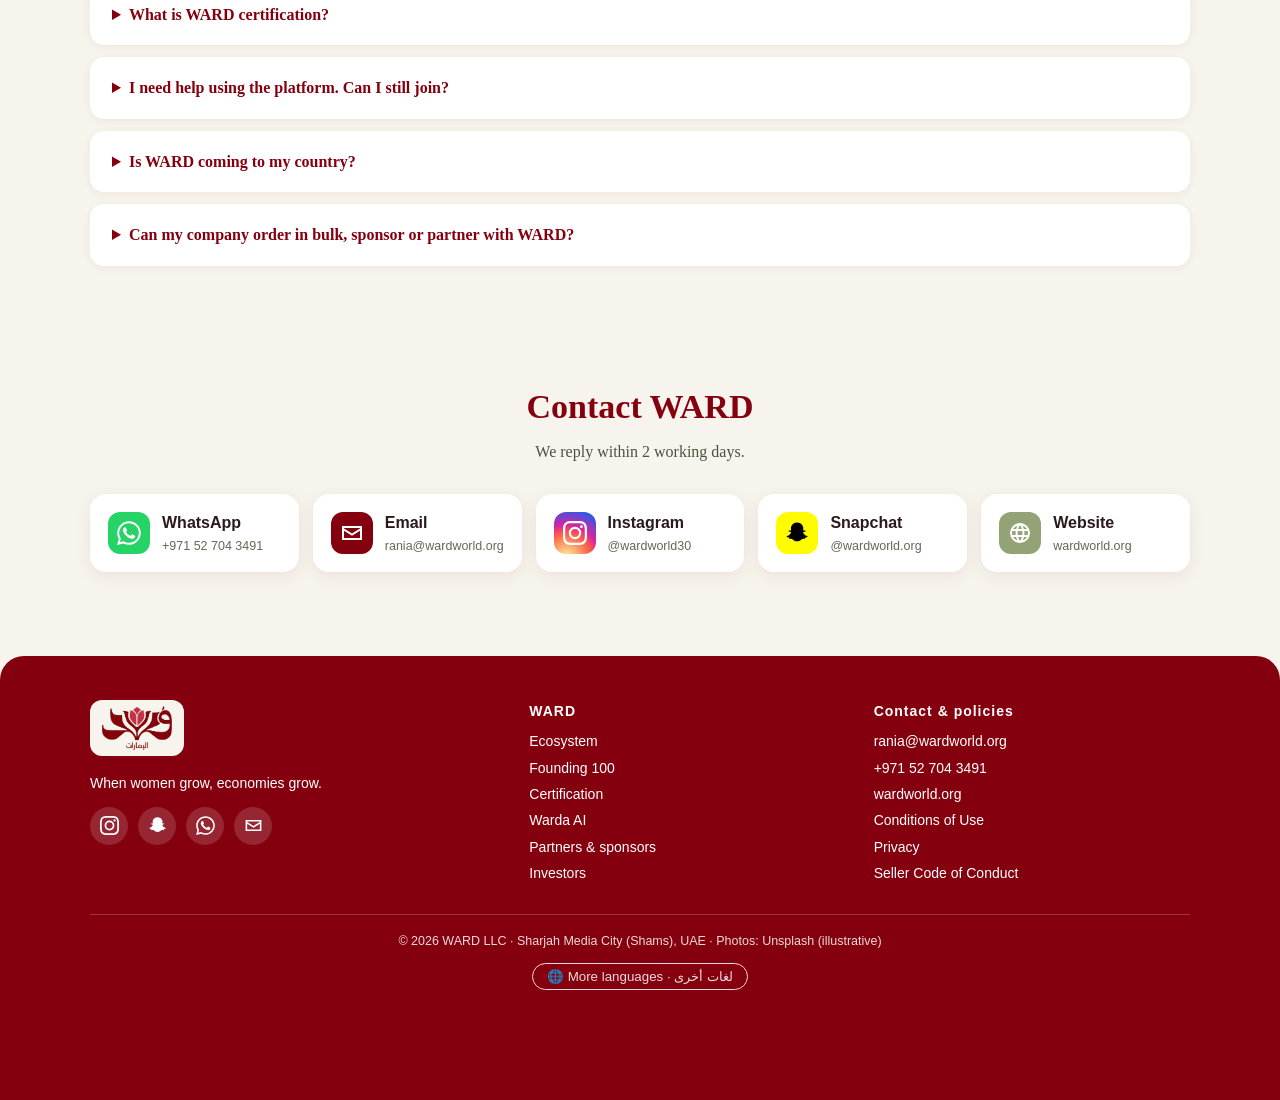
==== commit 66eb5036: "Homepage and terms: Growth Voucher after 1 year +20%" ====
--- a/index.html
+++ b/index.html
@@ -481,8 +481,8 @@
 
 <section id="vouchers"><div class="box pink">
 <h2 class="en">Growth Vouchers from WARD shops</h2><h2 class="ar">قسائم النمو من متاجر ورد</h2>
-<p class="en">Each Growth Voucher belongs to one shop. You pay now, the woman-owned business gets working capital today, and you spend your voucher at her shop later, often with extra value.</p>
-<p class="ar">كل قسيمة نمو خاصة بمتجر واحد: تدفعي دلوقتي، وصاحبة المشروع تاخد رأس مال النهارده، وتصرفي القسيمة في متجرها بعدين، وغالباً بقيمة أعلى.</p>
+<p class="en">Each Growth Voucher belongs to one shop. You pay now and the woman-owned business gets working capital today. After one year, you spend your voucher at her shop with extra value: pay AED 1,000, spend AED 1,200.</p>
+<p class="ar">كل قسيمة نمو خاصة بمتجر واحد: تدفعي دلوقتي وصاحبة المشروع تاخد رأس مال النهارده، وبعد سنة تصرفي القسيمة في متجرها بقيمة أعلى: تدفعي 1,000 درهم وتصرفي 1,200 درهم.</p>
 <p style="margin-top:18px"><a href="/market/" class="btn gold"><span class="en">Browse shops &amp; Growth Vouchers</span><span class="ar">تصفّحي المتاجر وقسائم النمو</span></a></p>
 </div></section>
 
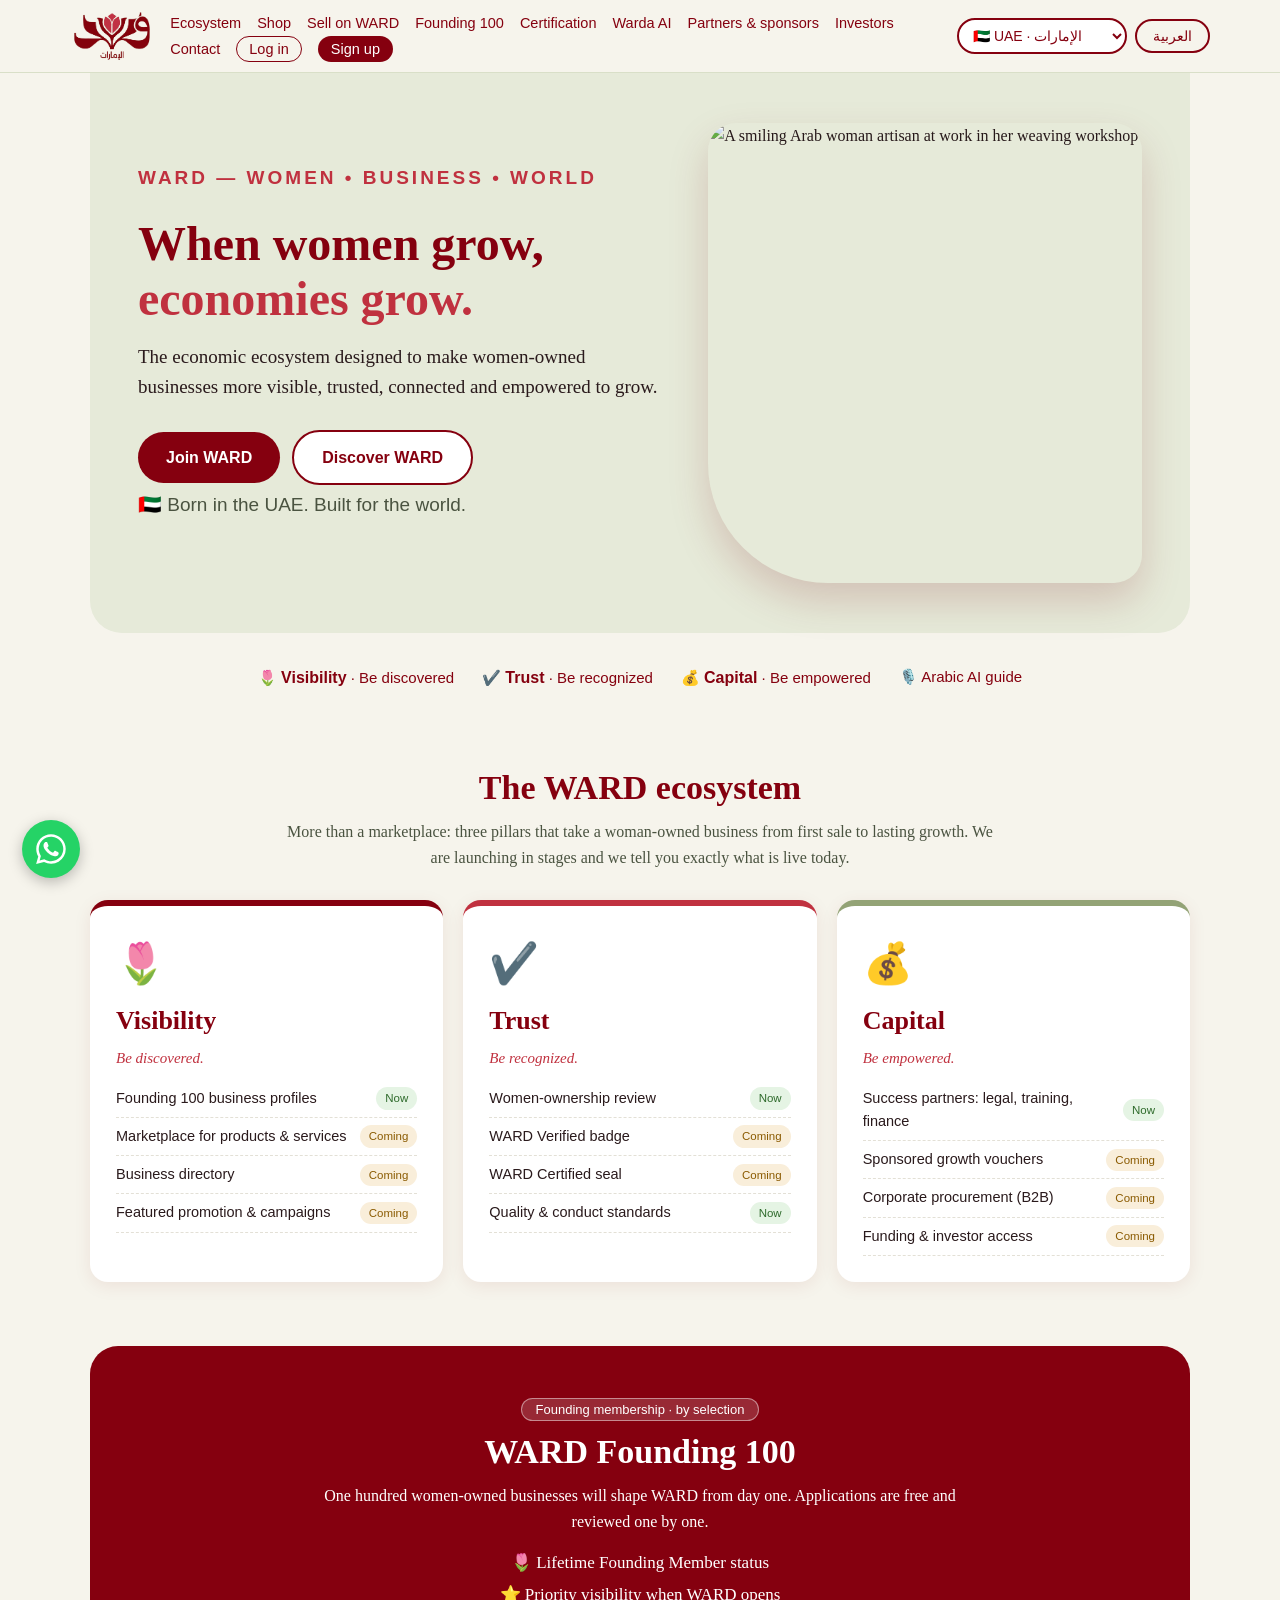
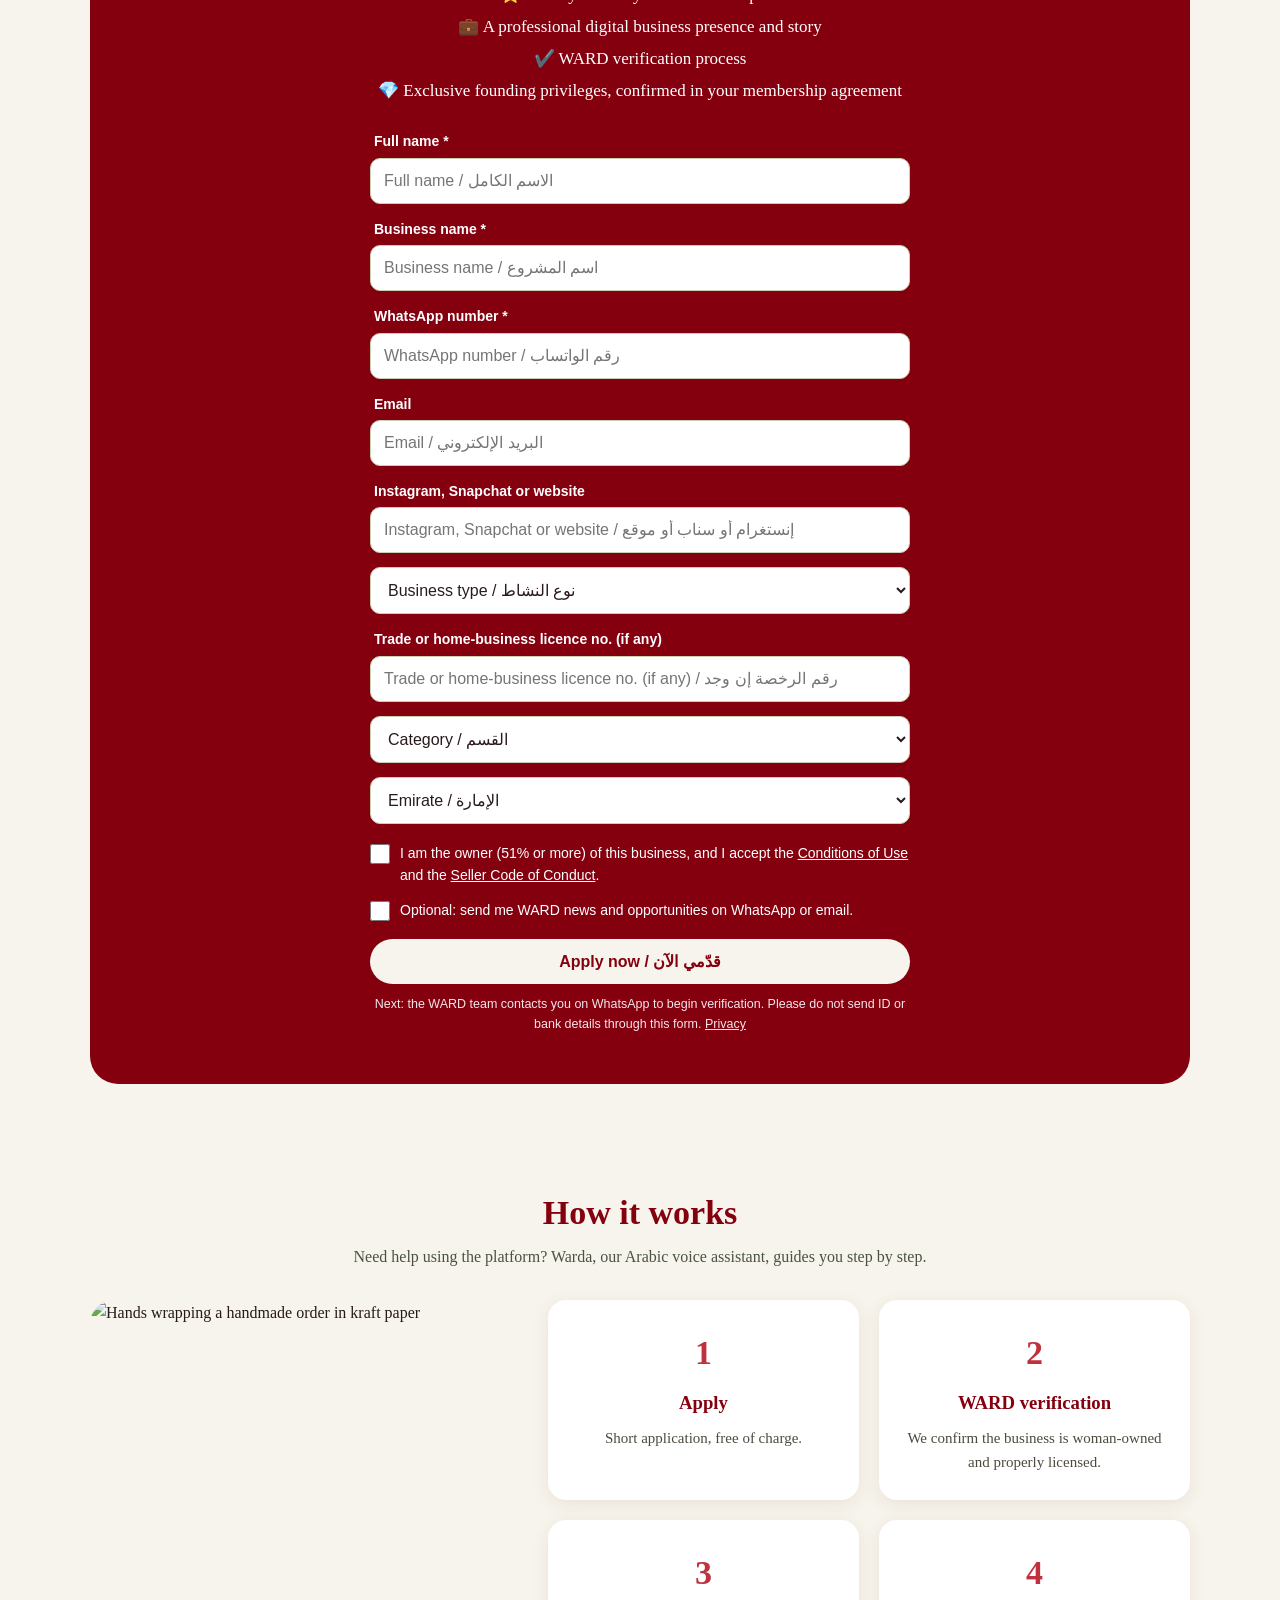
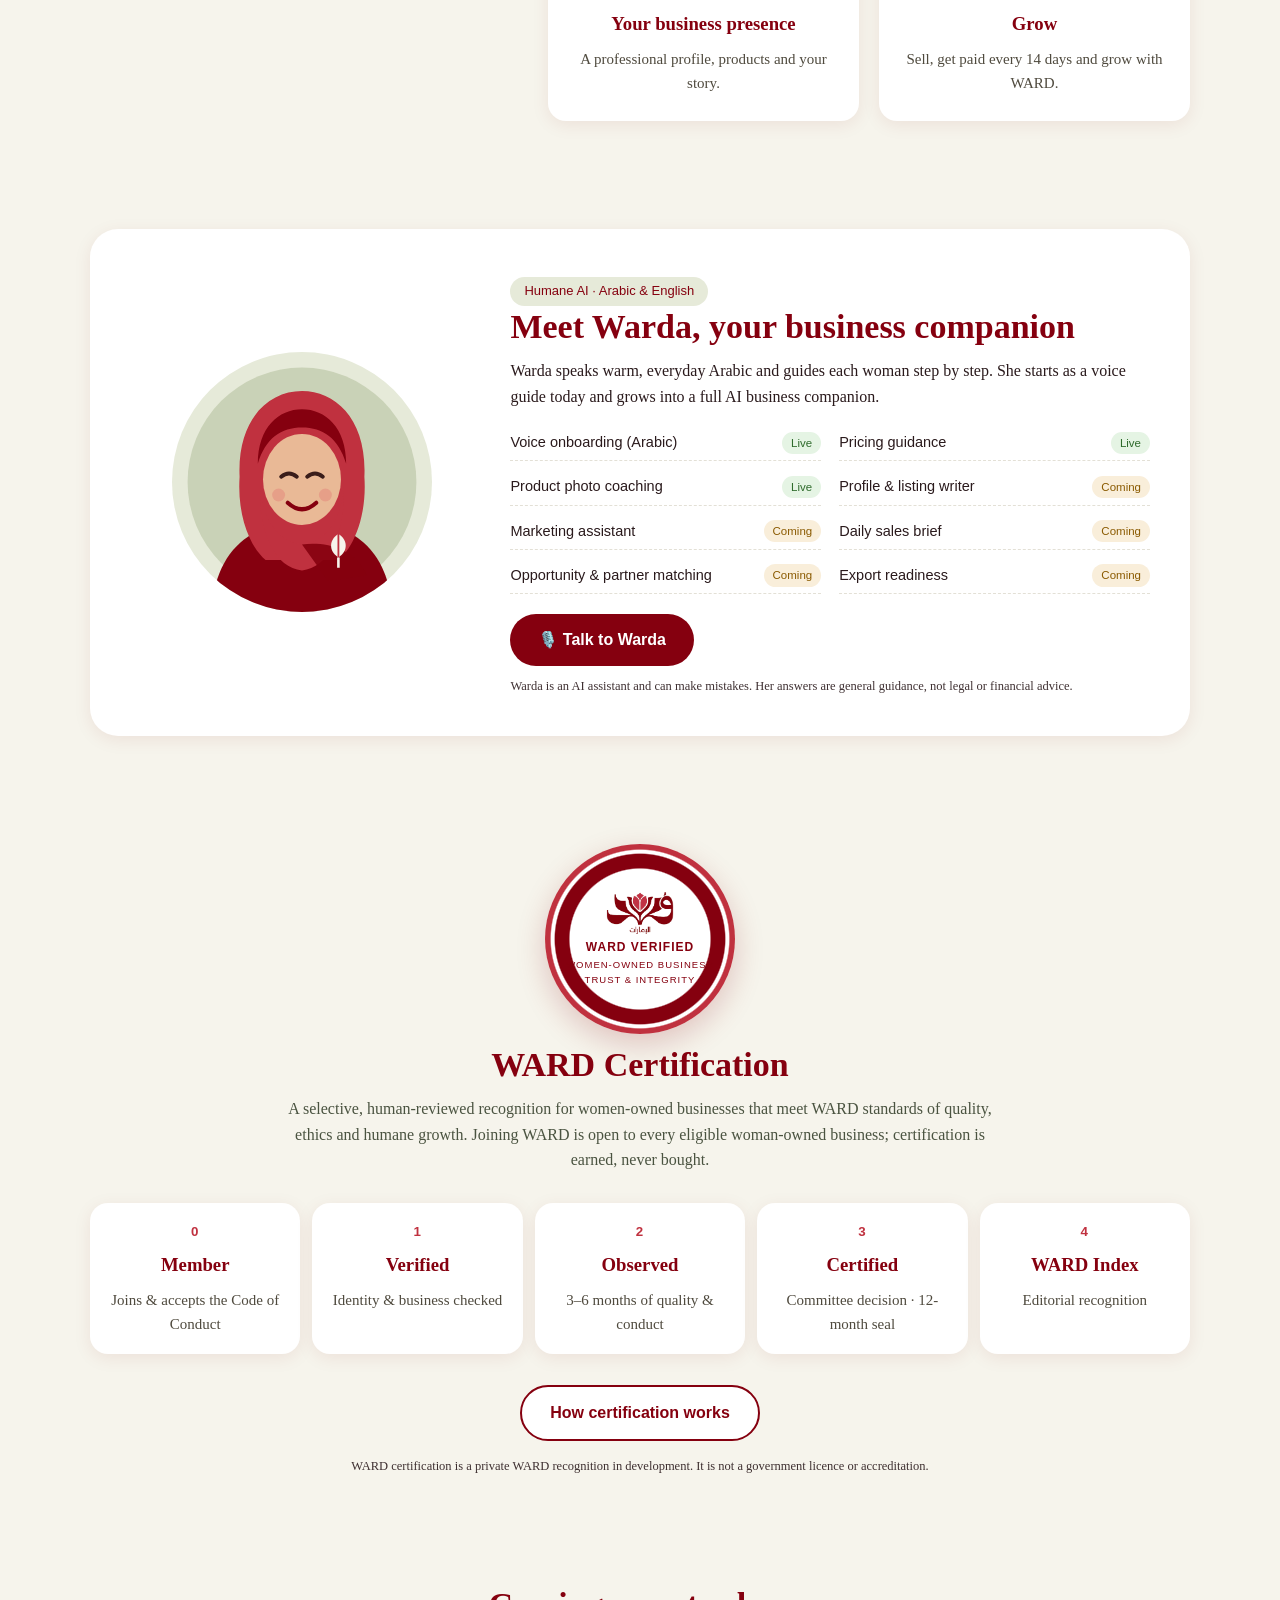
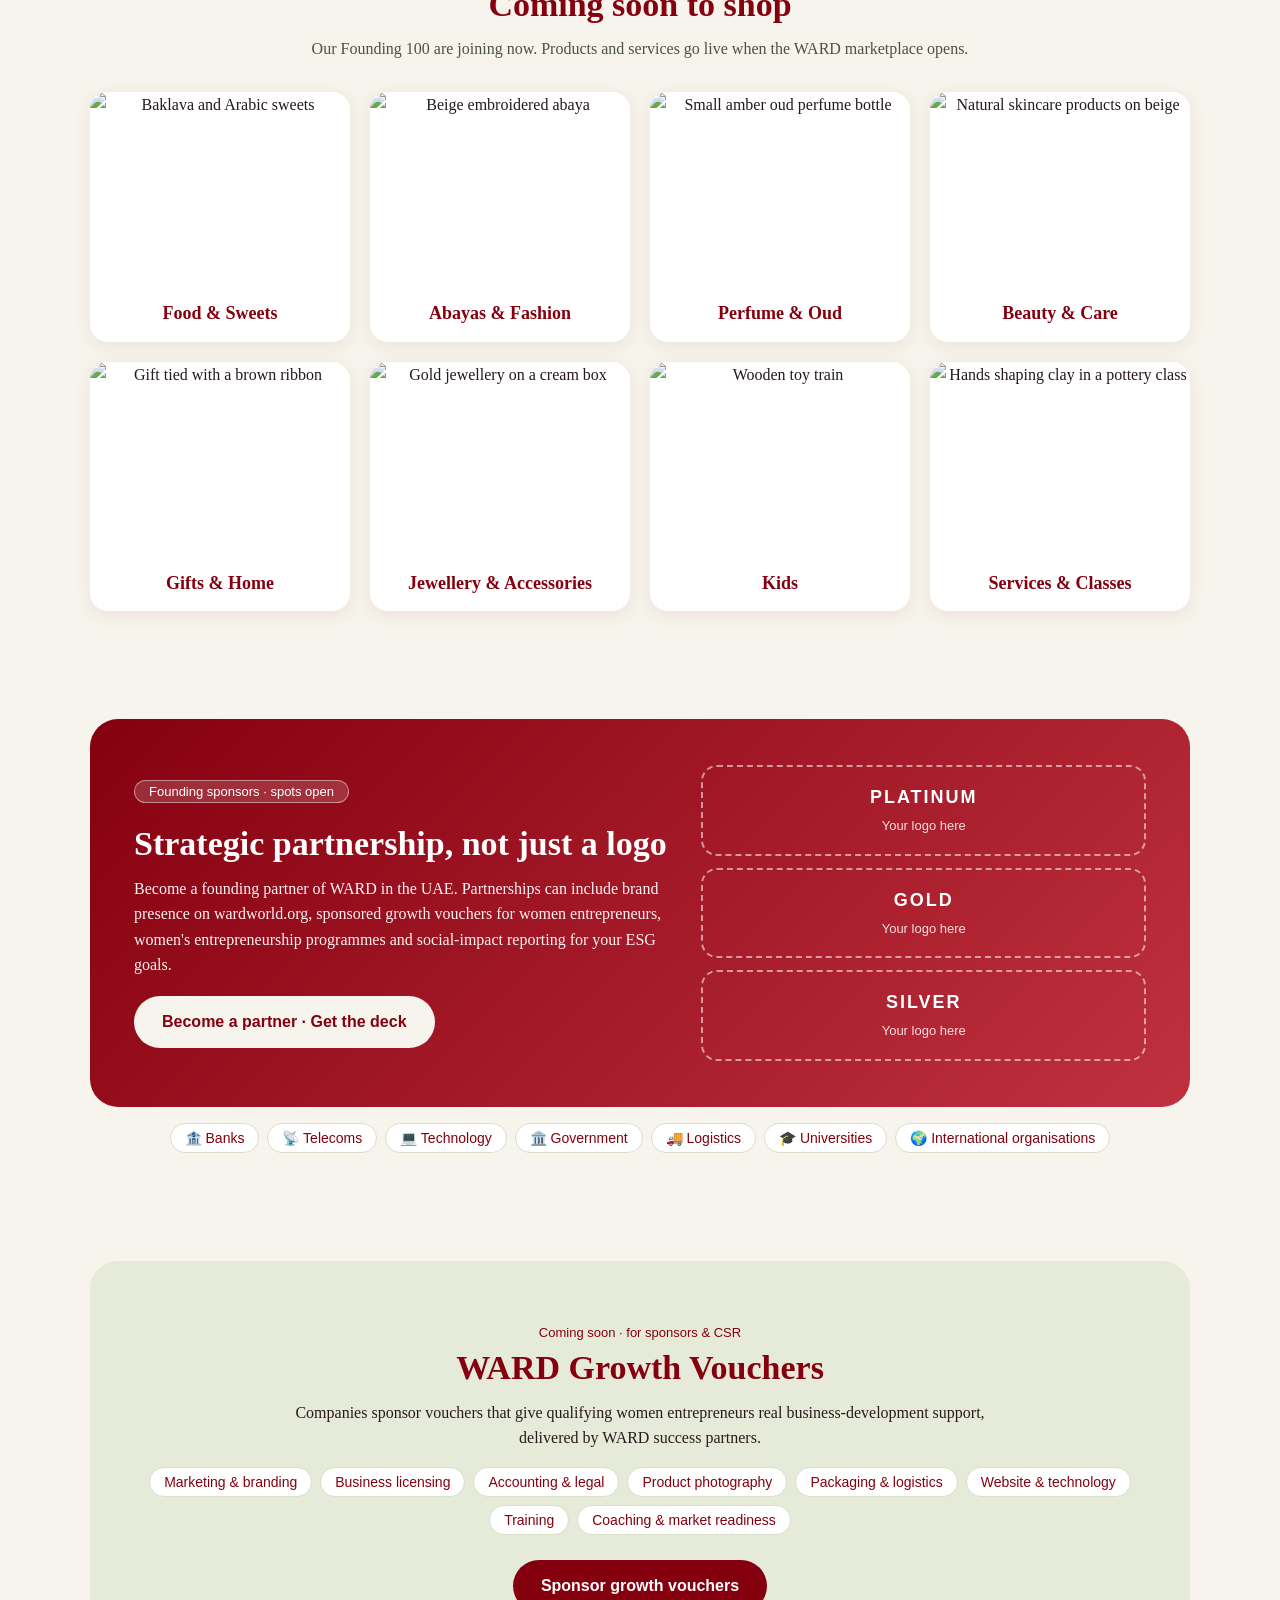
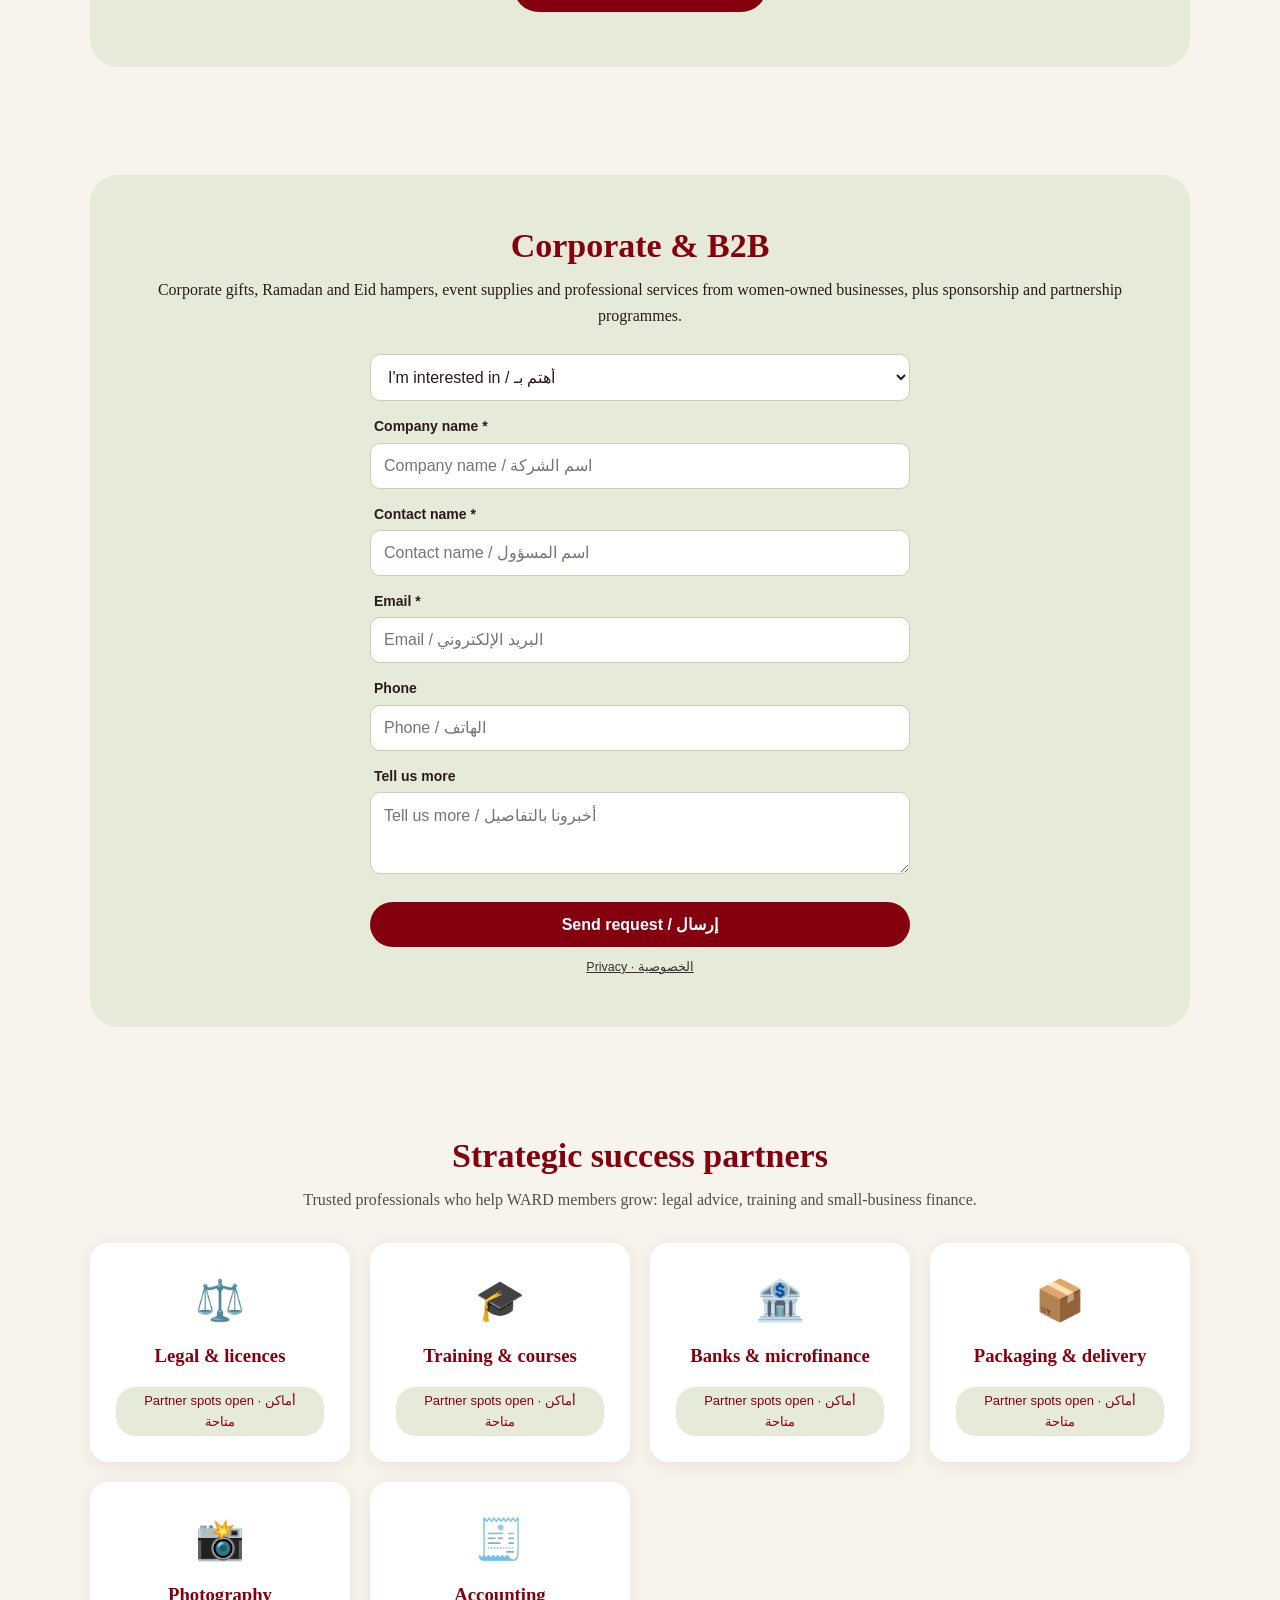
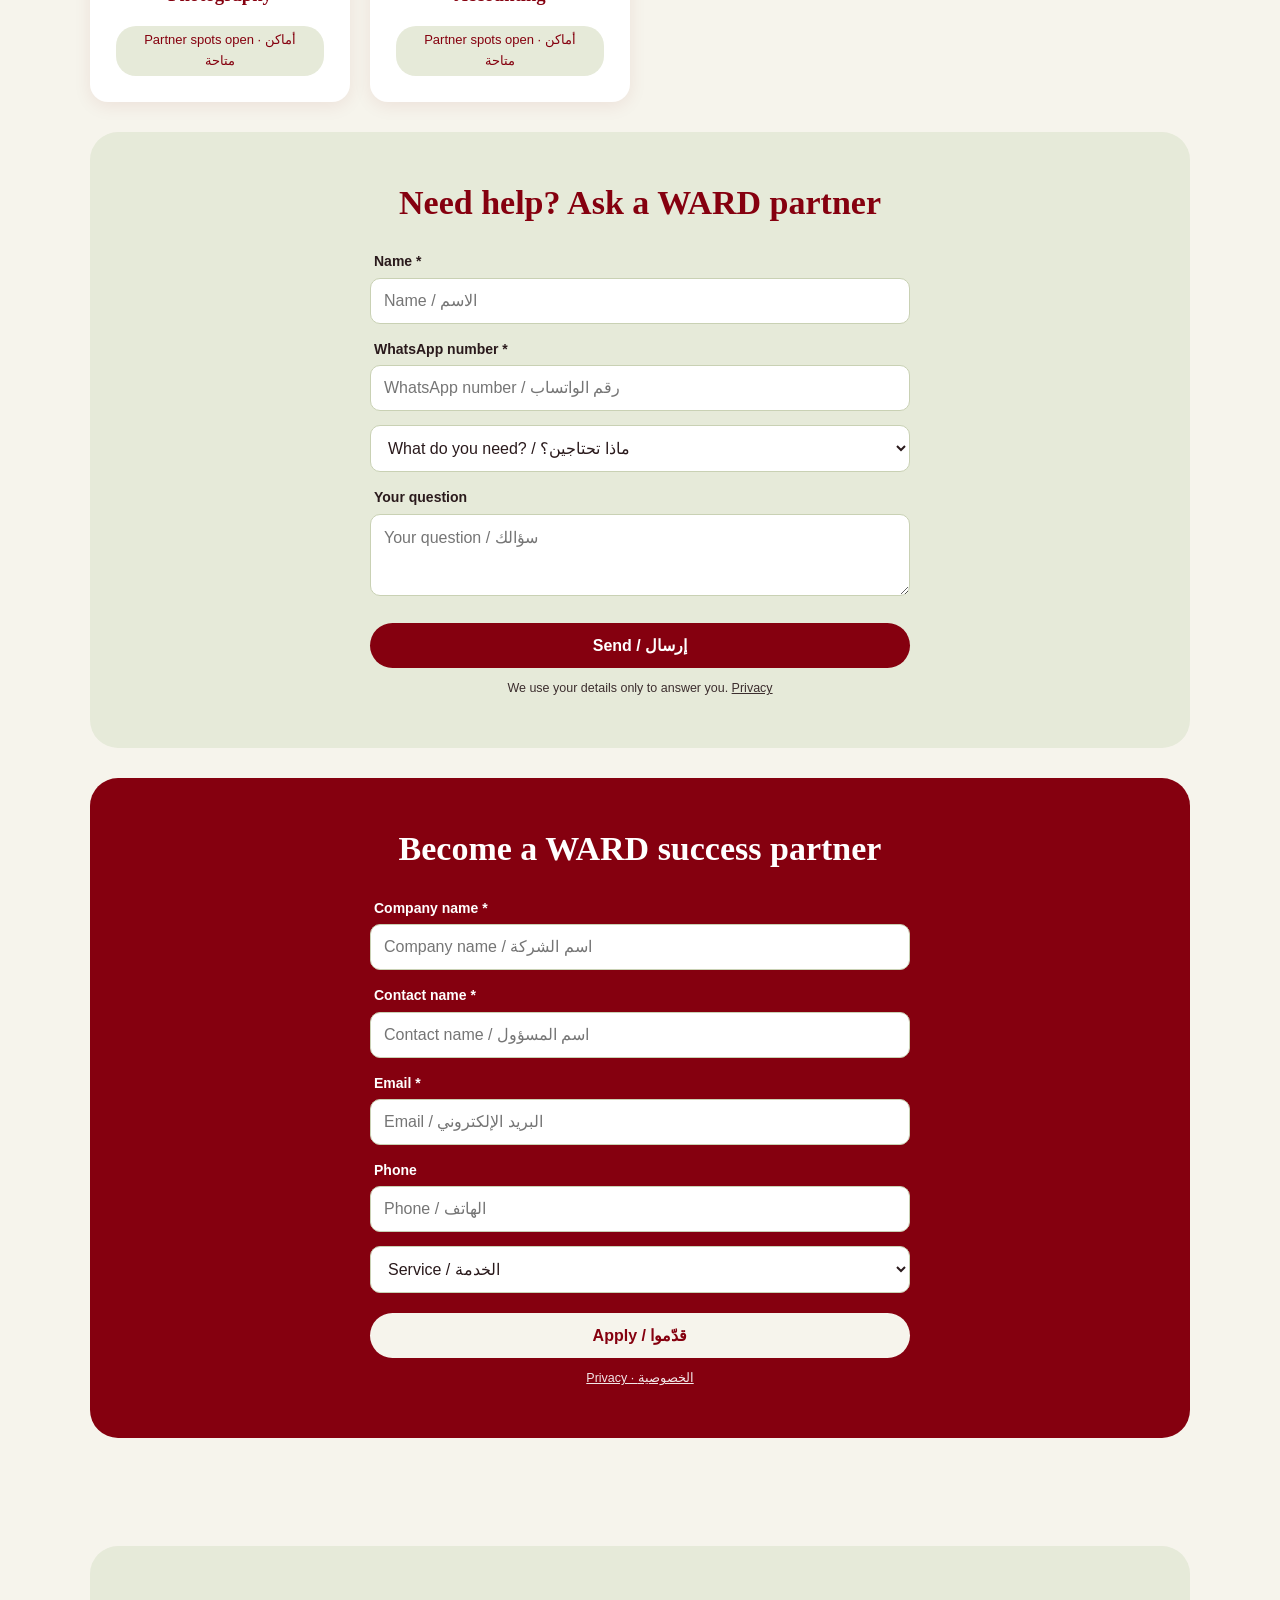
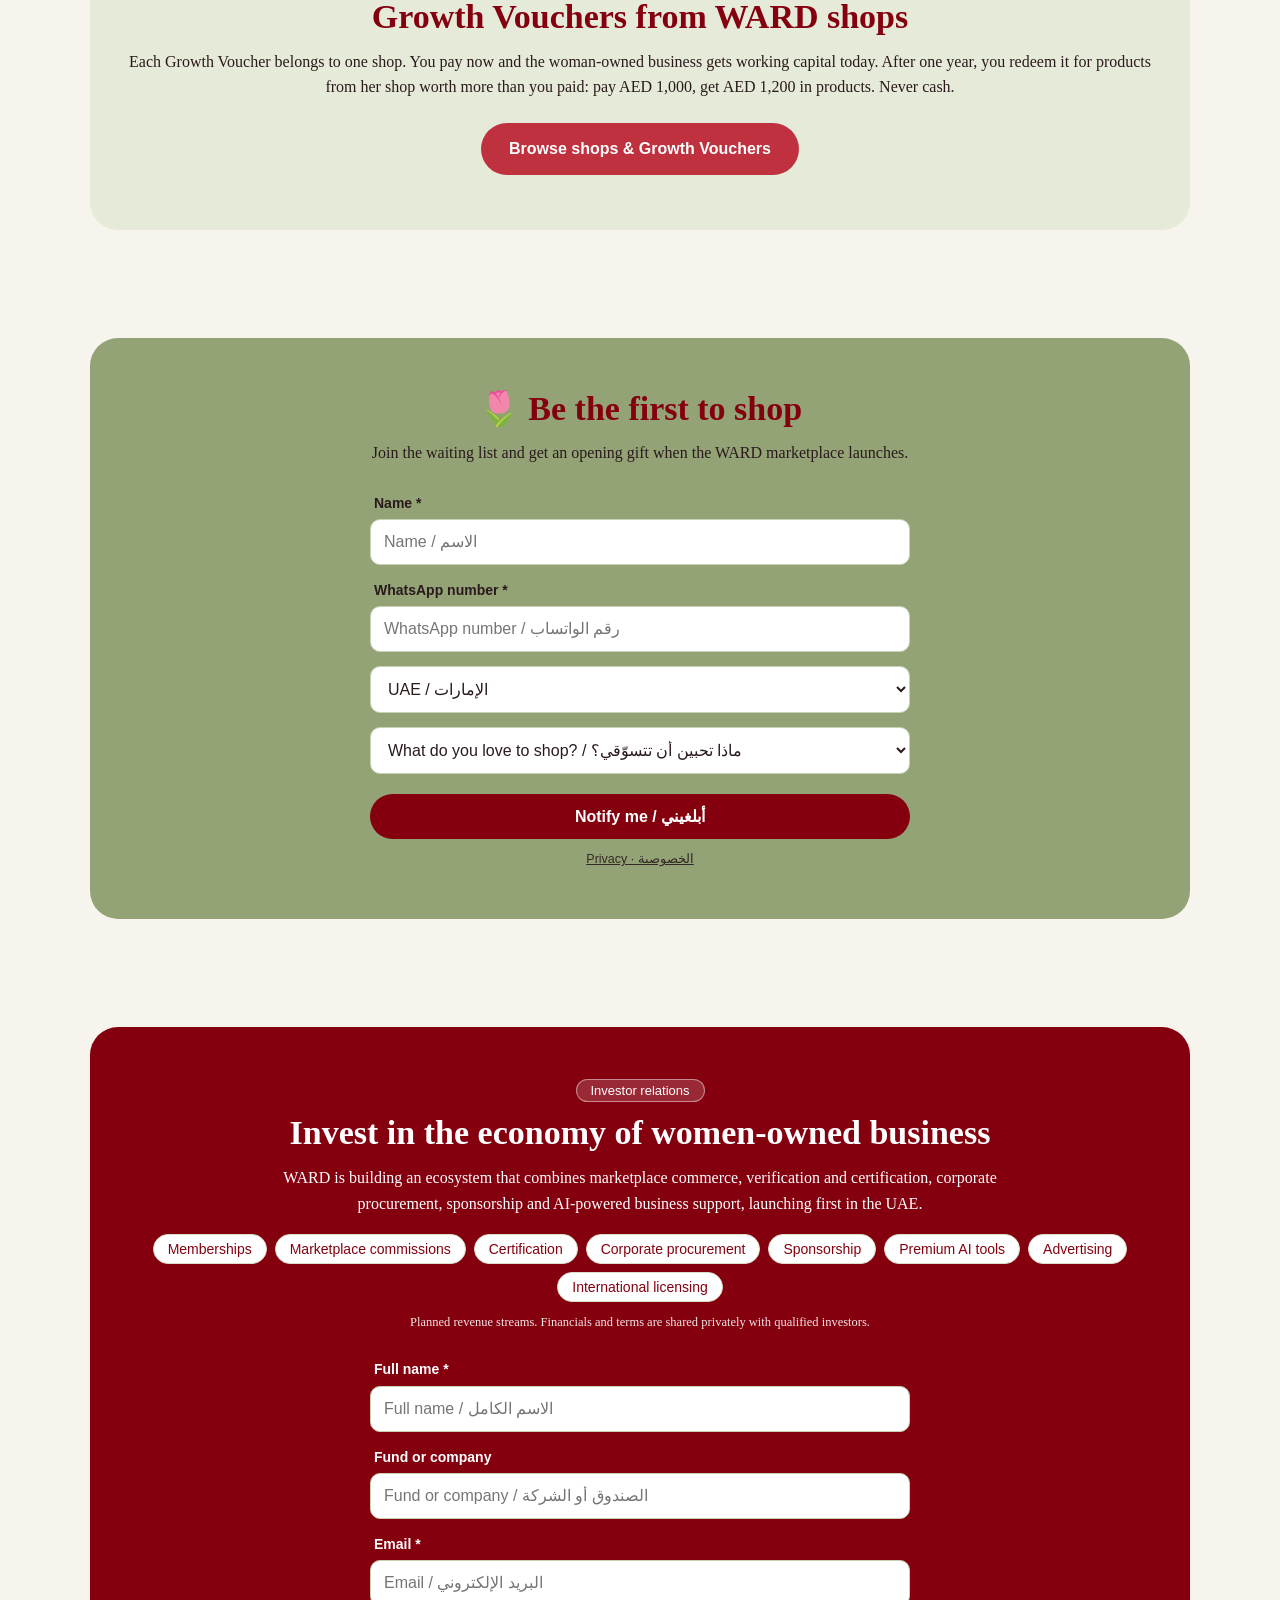
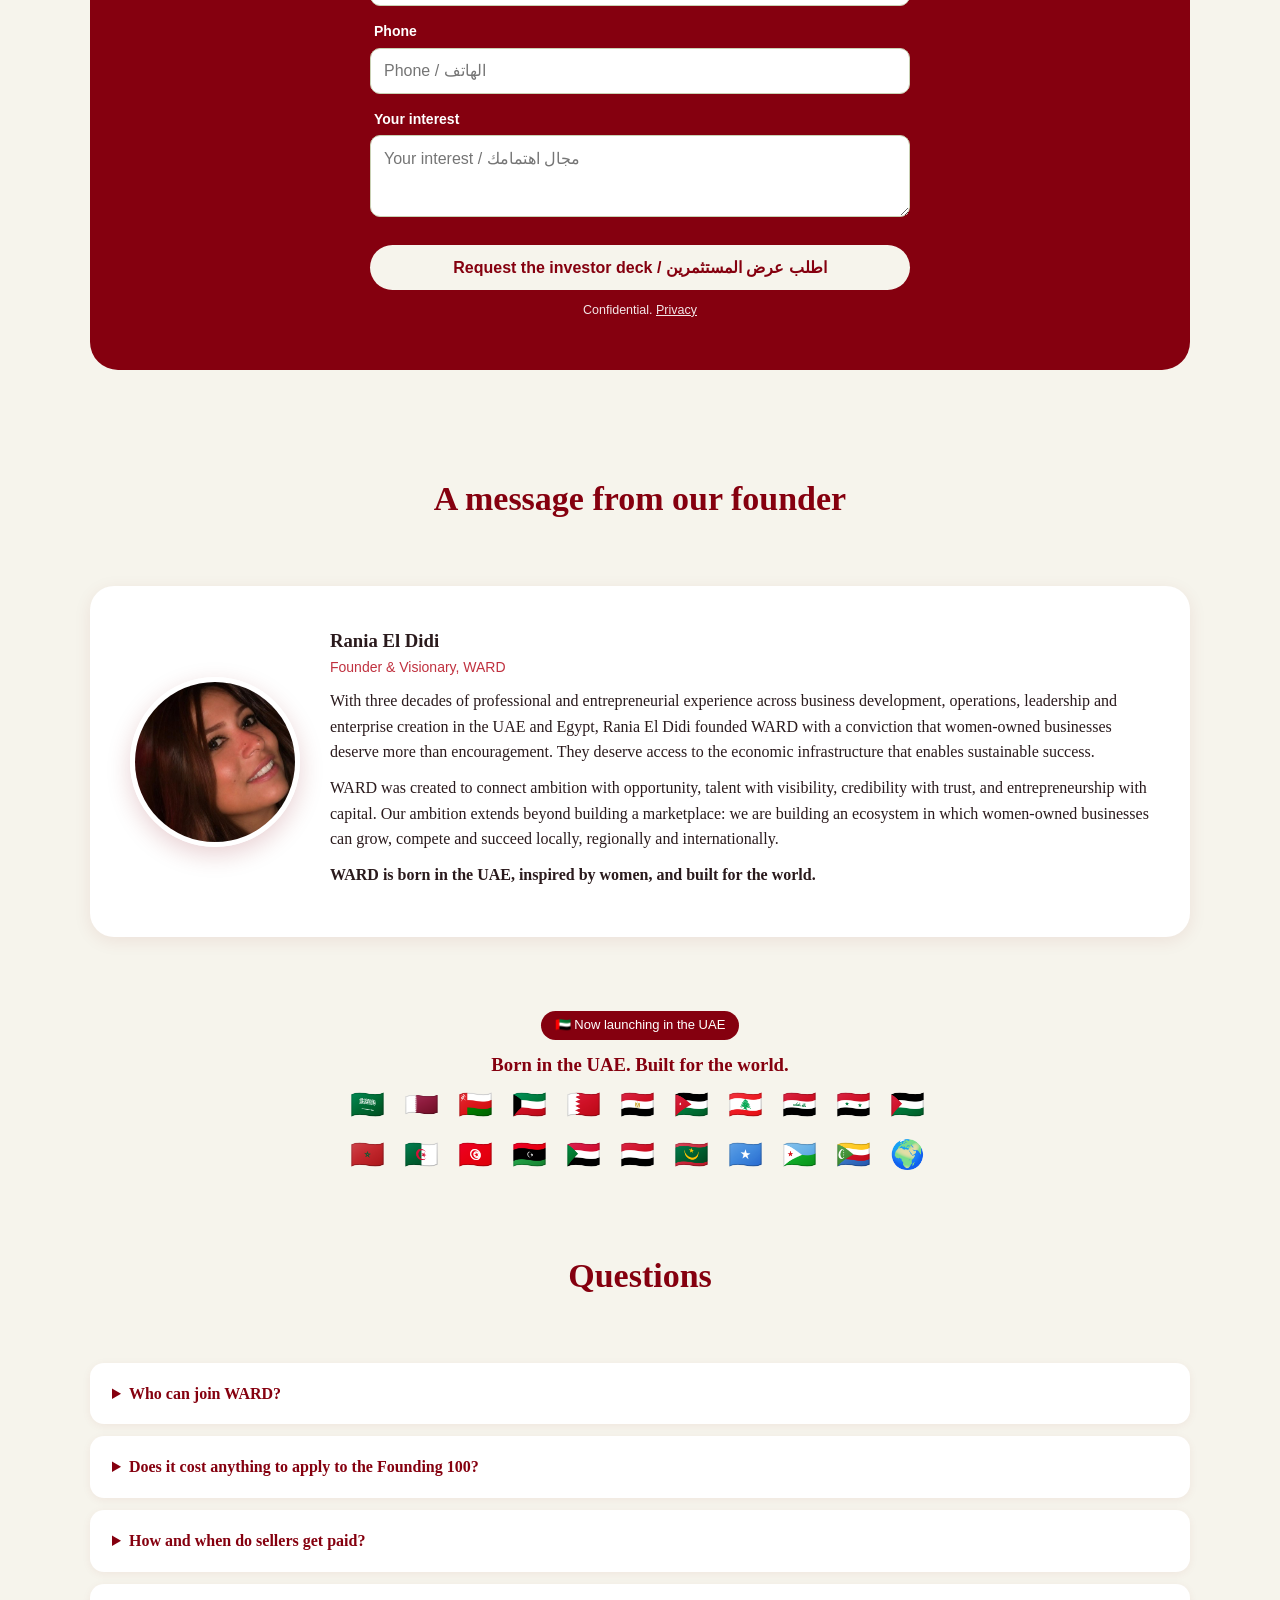
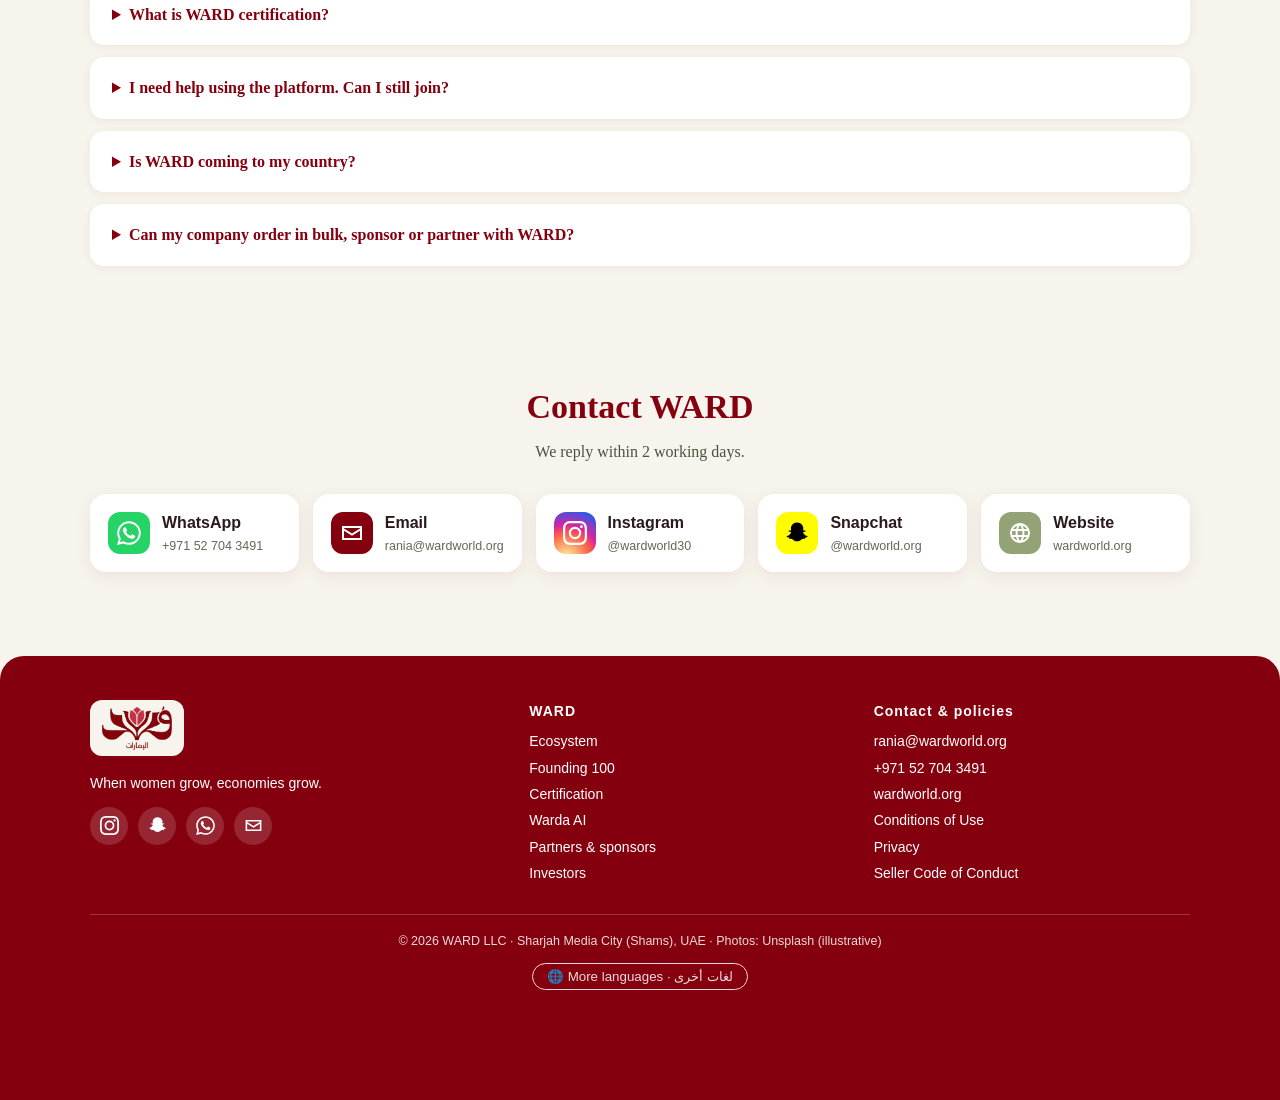
==== commit 217b3b2a: "Homepage and terms: vouchers redeemed for products only" ====
--- a/index.html
+++ b/index.html
@@ -481,8 +481,8 @@
 
 <section id="vouchers"><div class="box pink">
 <h2 class="en">Growth Vouchers from WARD shops</h2><h2 class="ar">قسائم النمو من متاجر ورد</h2>
-<p class="en">Each Growth Voucher belongs to one shop. You pay now and the woman-owned business gets working capital today. After one year, you spend your voucher at her shop with extra value: pay AED 1,000, spend AED 1,200.</p>
-<p class="ar">كل قسيمة نمو خاصة بمتجر واحد: تدفعي دلوقتي وصاحبة المشروع تاخد رأس مال النهارده، وبعد سنة تصرفي القسيمة في متجرها بقيمة أعلى: تدفعي 1,000 درهم وتصرفي 1,200 درهم.</p>
+<p class="en">Each Growth Voucher belongs to one shop. You pay now and the woman-owned business gets working capital today. After one year, you redeem it for products from her shop worth more than you paid: pay AED 1,000, get AED 1,200 in products. Never cash.</p>
+<p class="ar">كل قسيمة نمو خاصة بمتجر واحد: تدفعي دلوقتي وصاحبة المشروع تاخد رأس مال النهارده، وبعد سنة تاخدي بيها منتجات من متجرها بقيمة أعلى: تدفعي 1,000 درهم وتاخدي منتجات بـ 1,200 درهم. مش بتتصرف فلوس.</p>
 <p style="margin-top:18px"><a href="/market/" class="btn gold"><span class="en">Browse shops &amp; Growth Vouchers</span><span class="ar">تصفّحي المتاجر وقسائم النمو</span></a></p>
 </div></section>
 
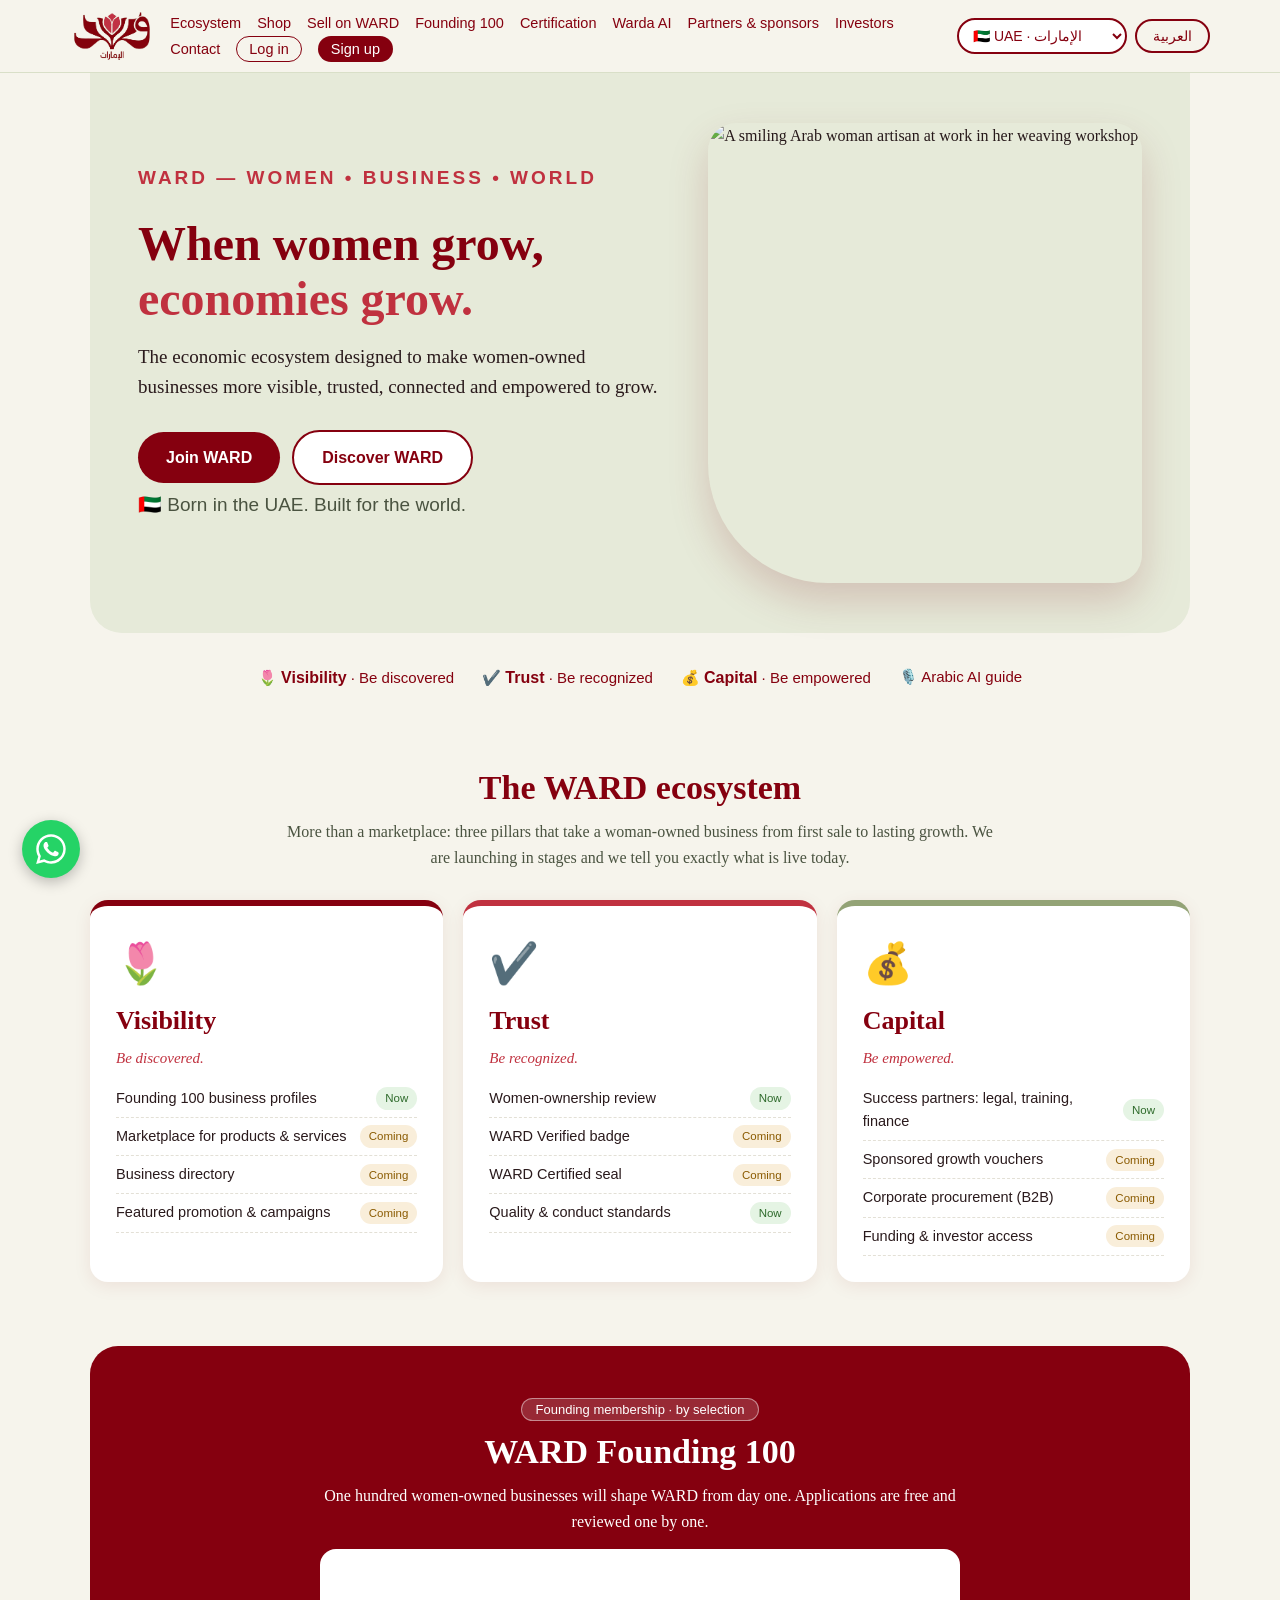
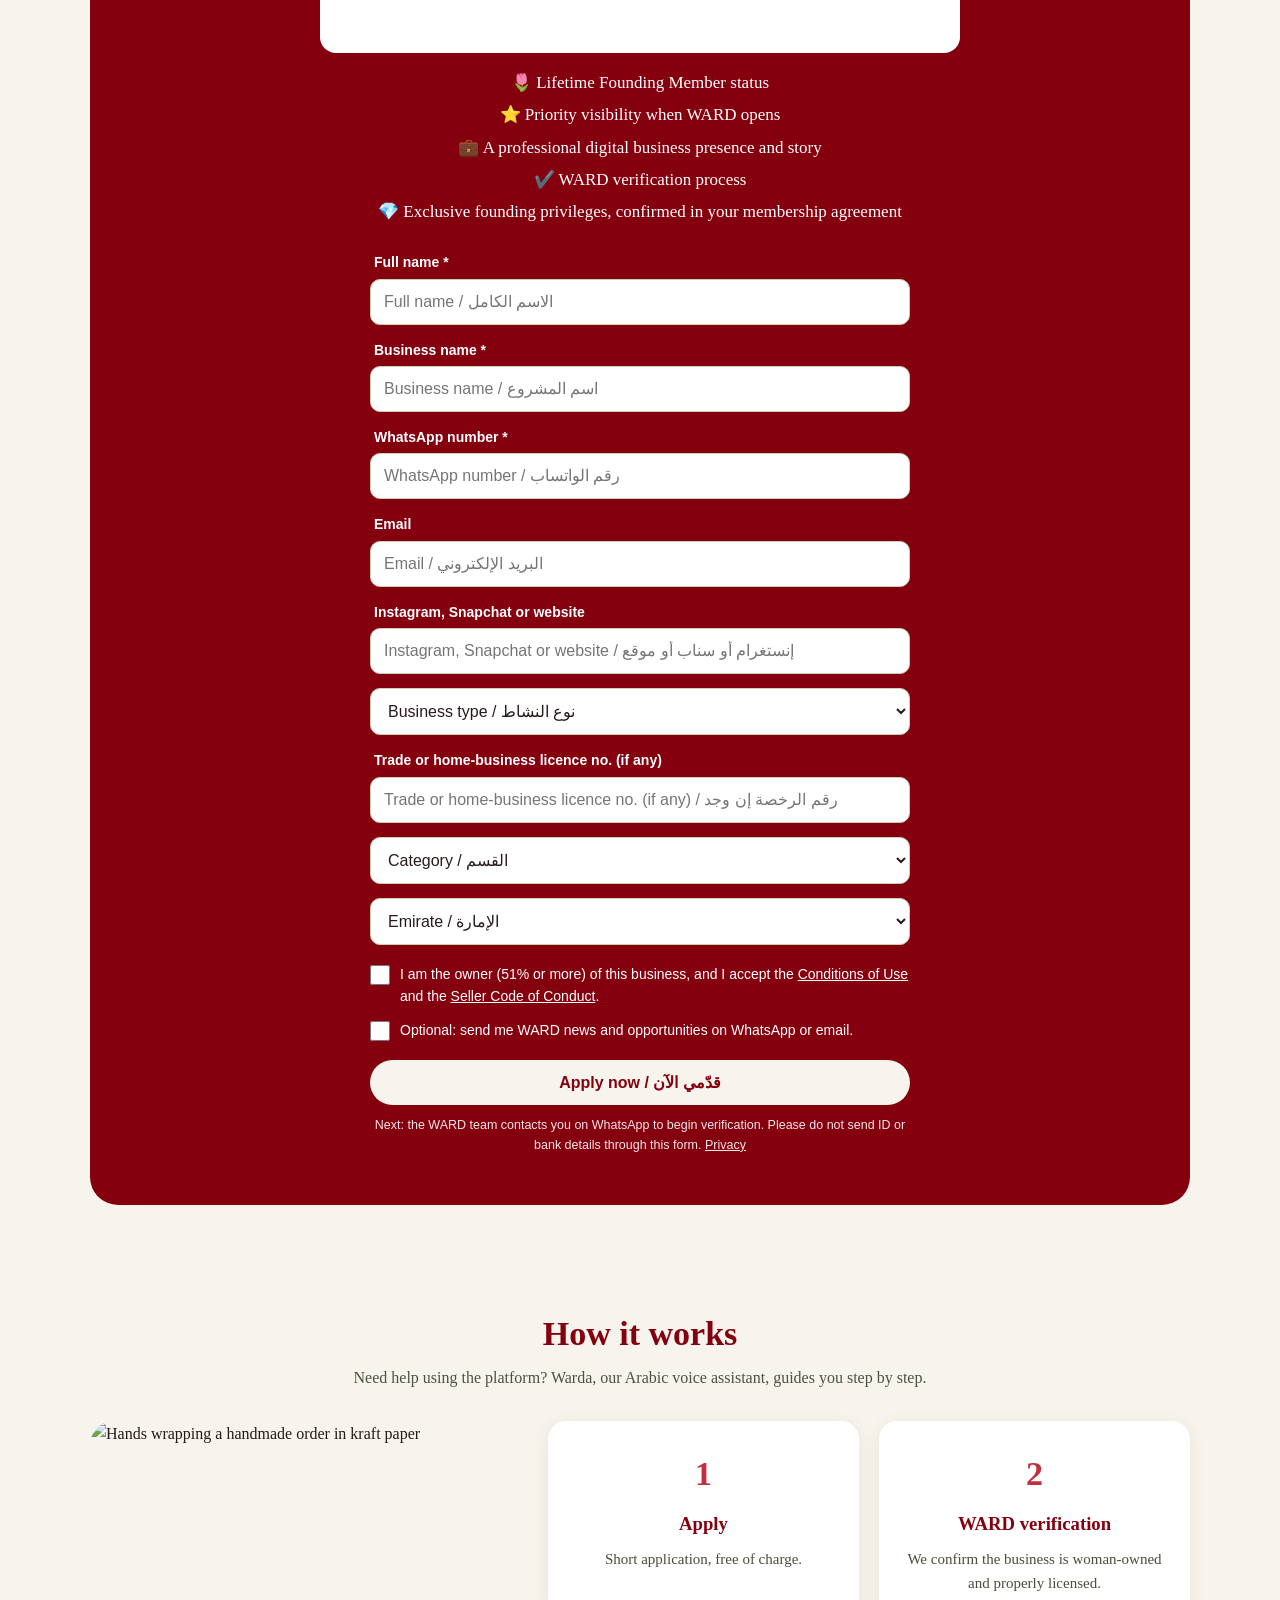
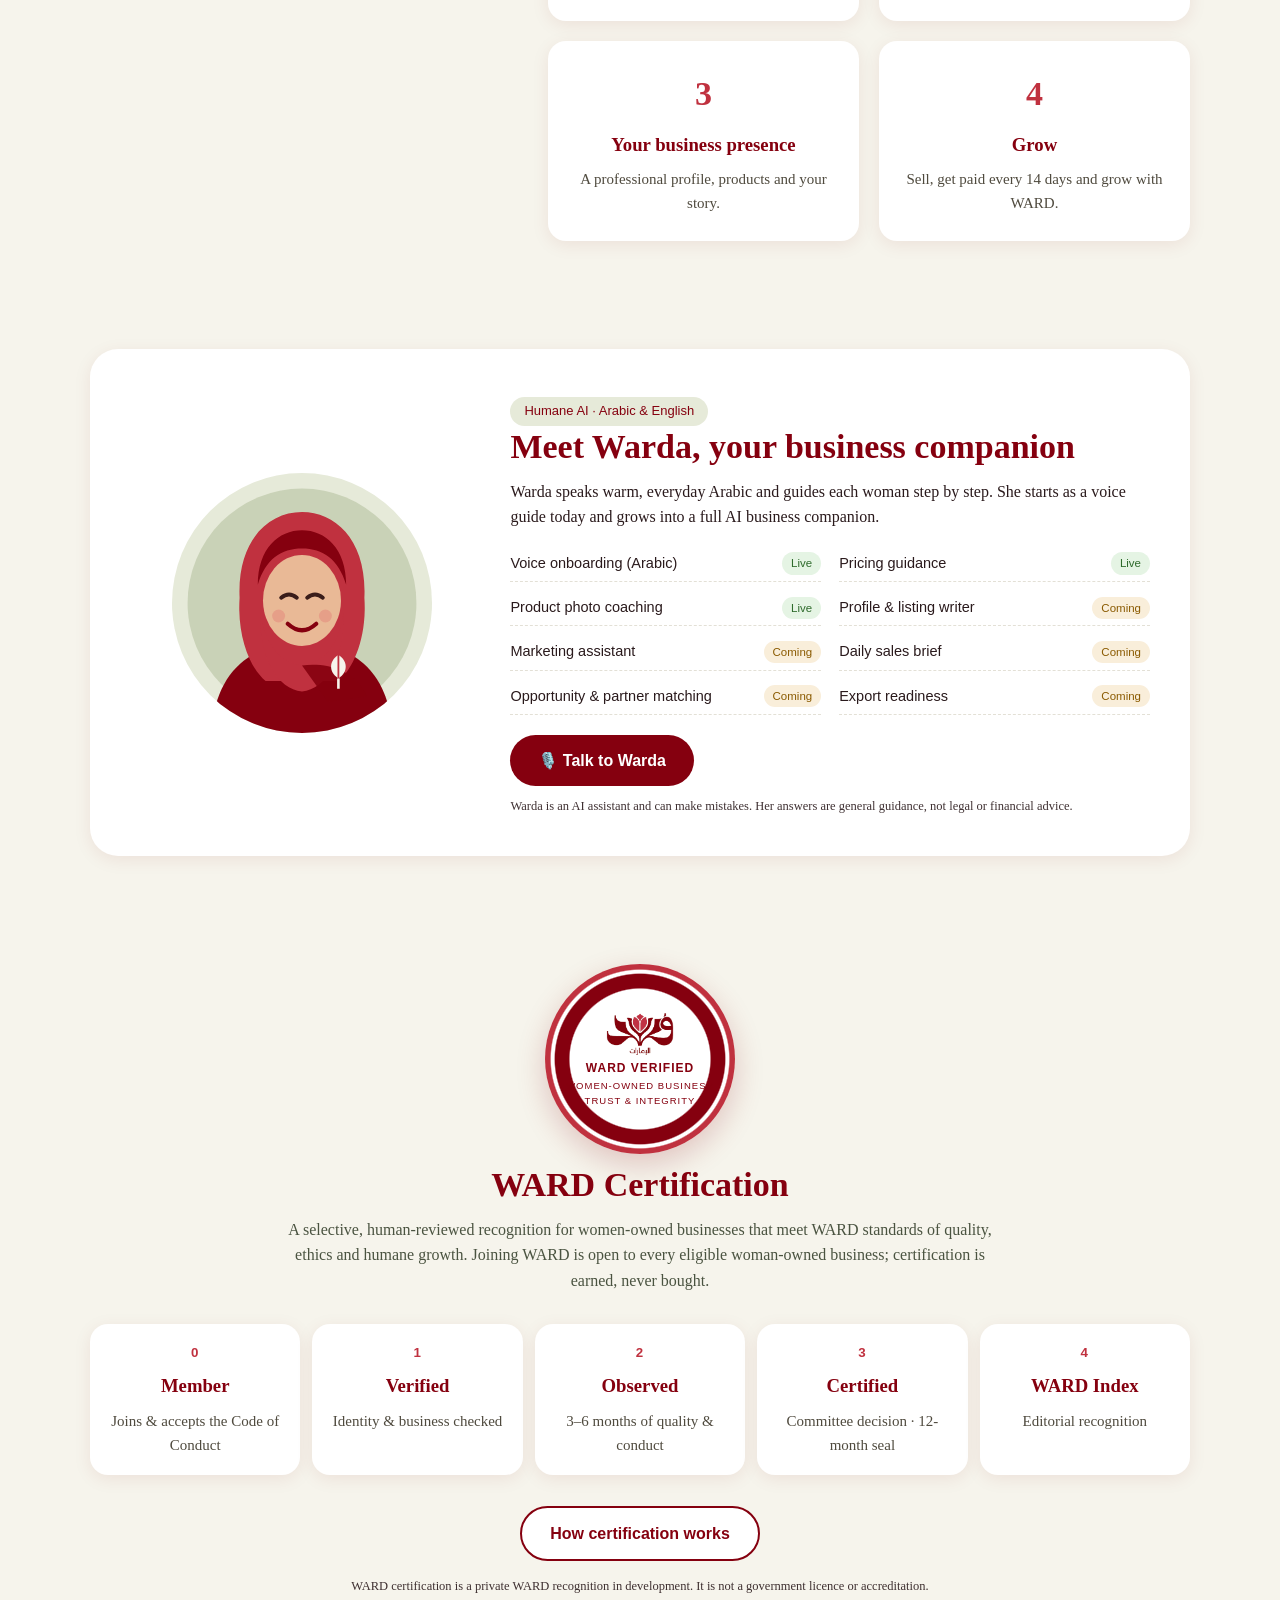
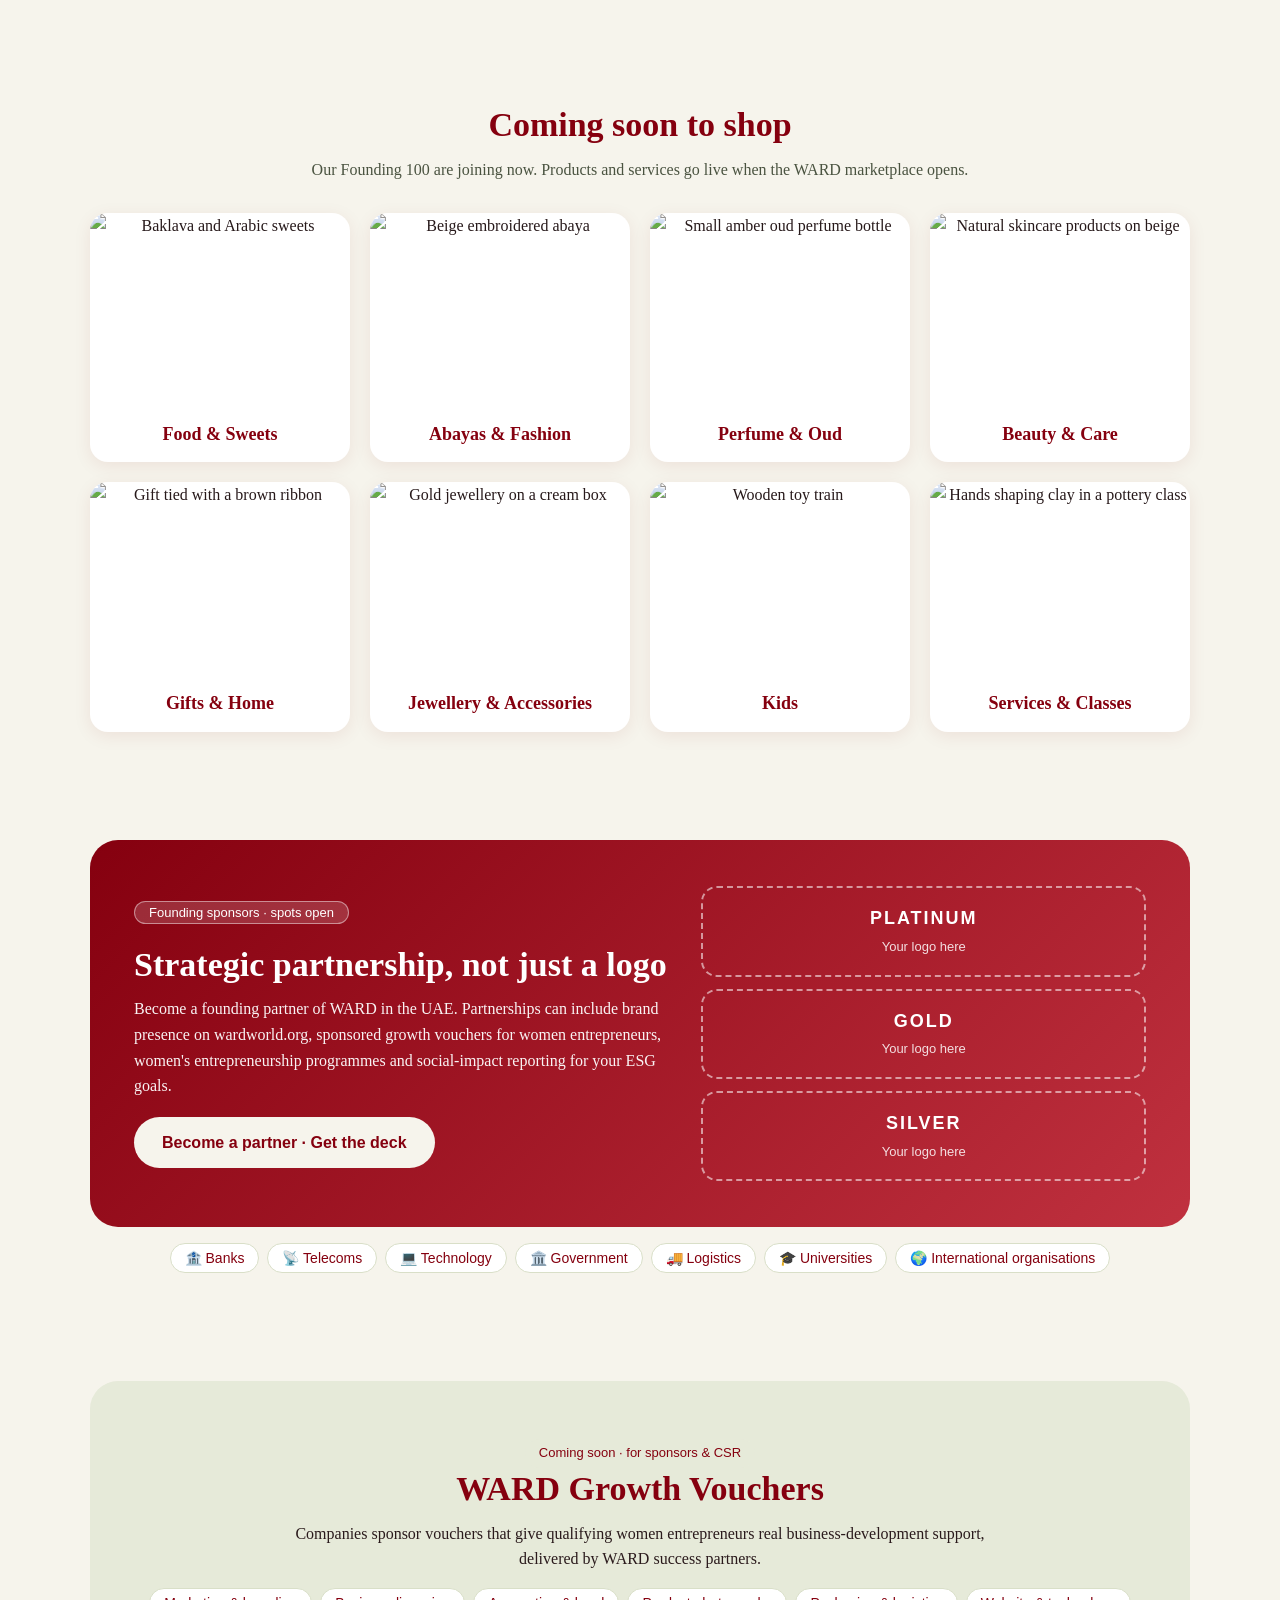
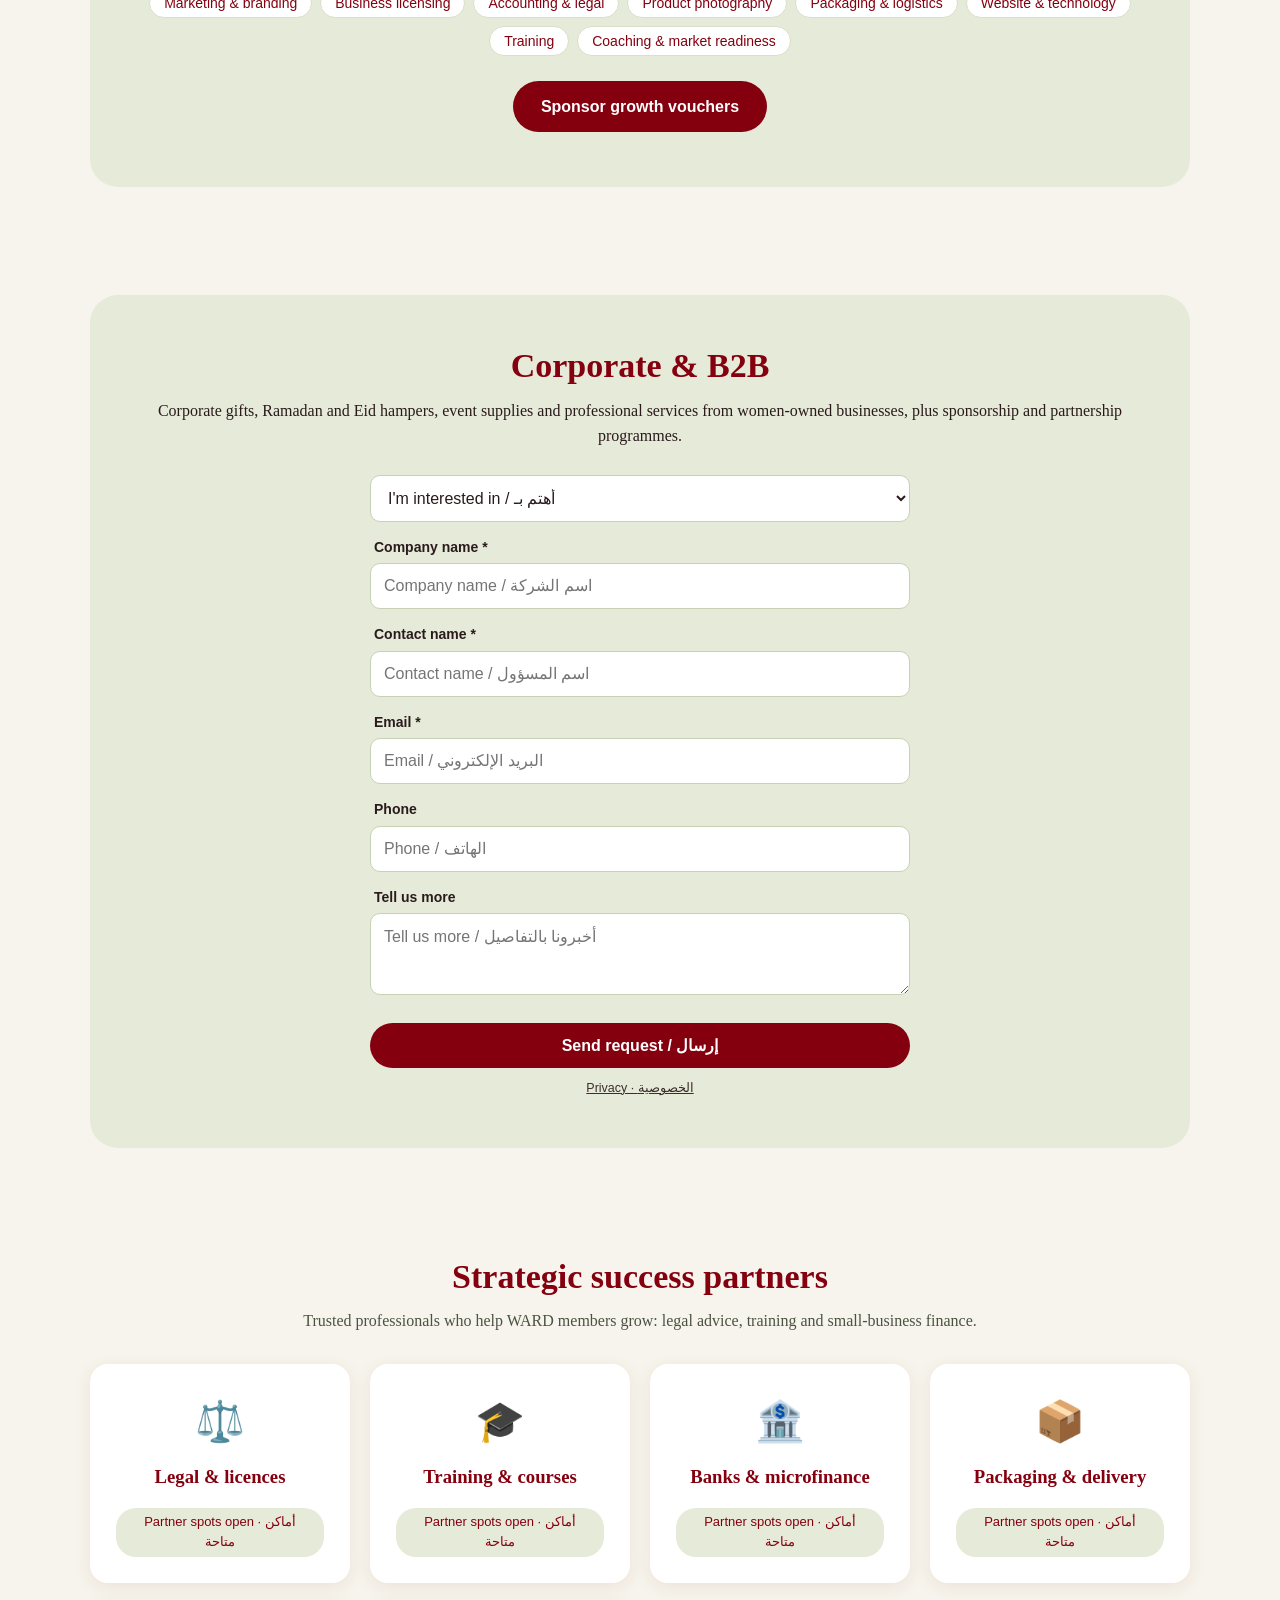
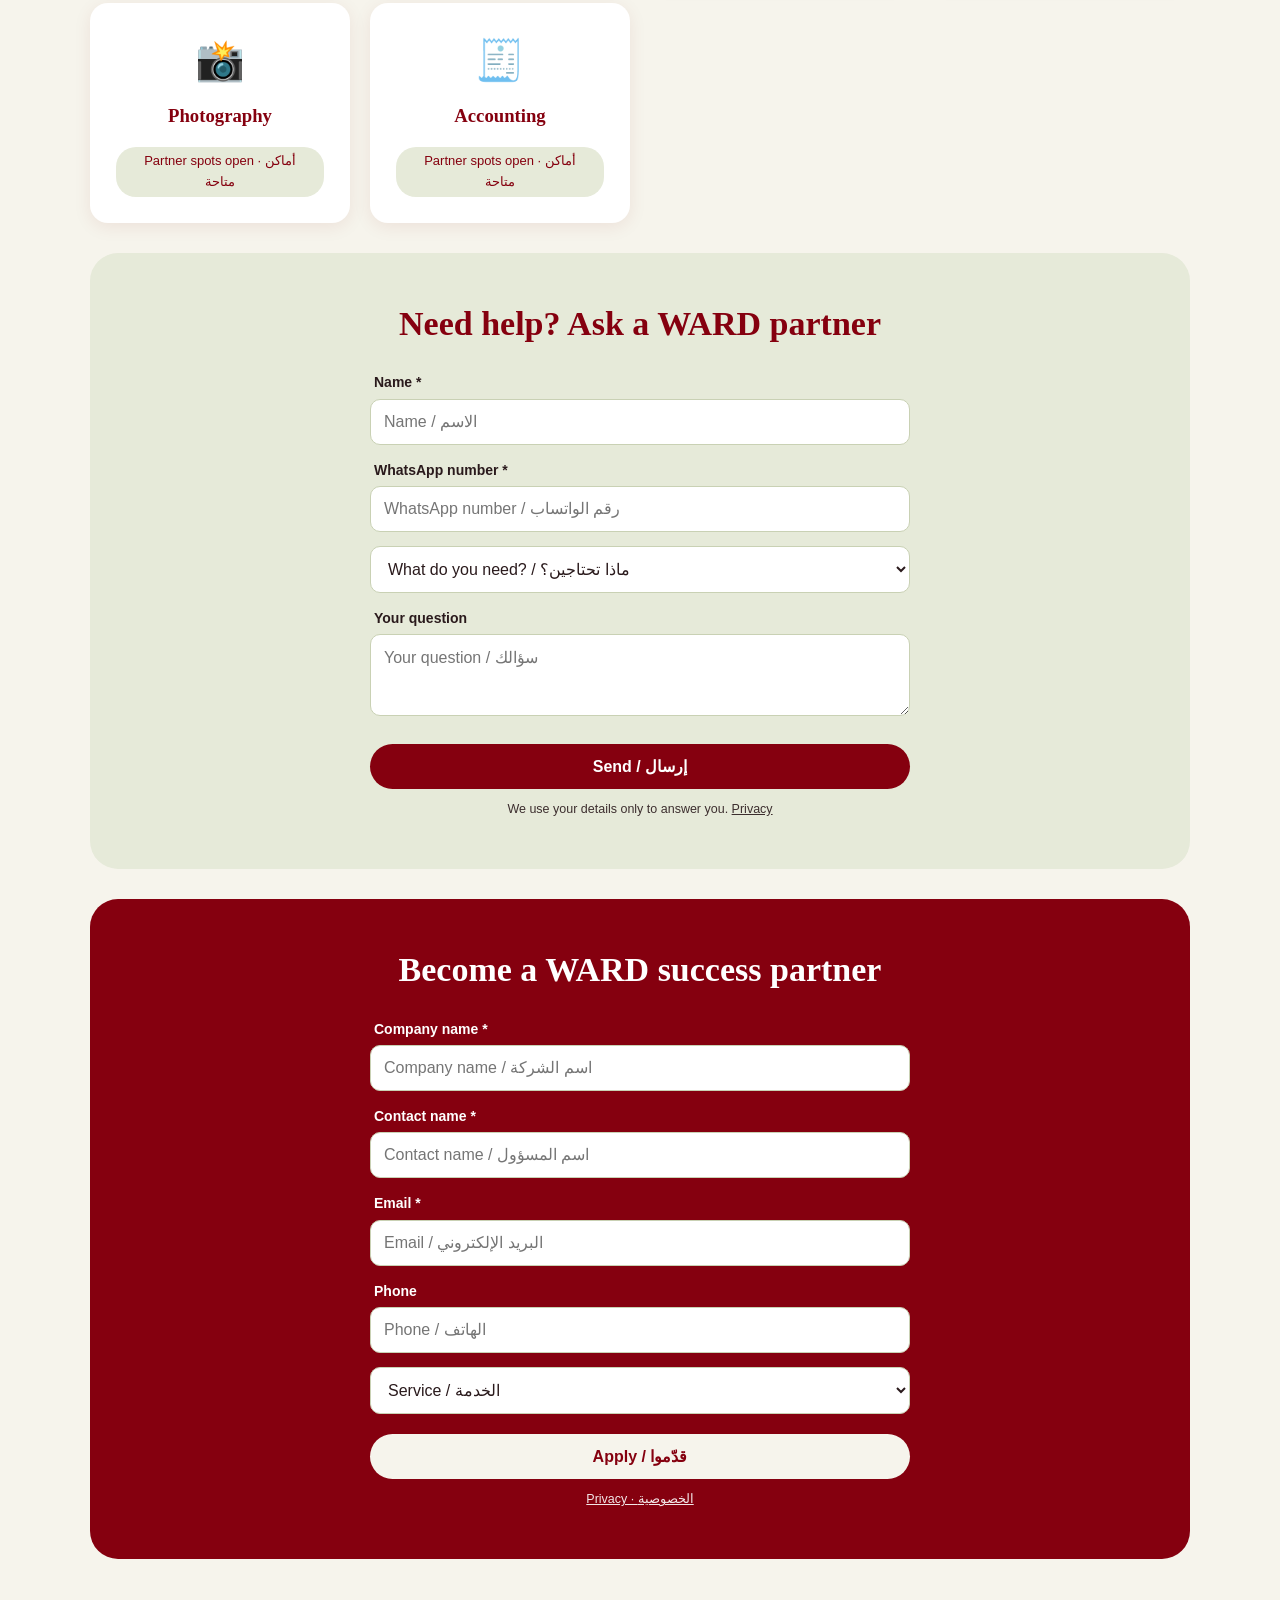
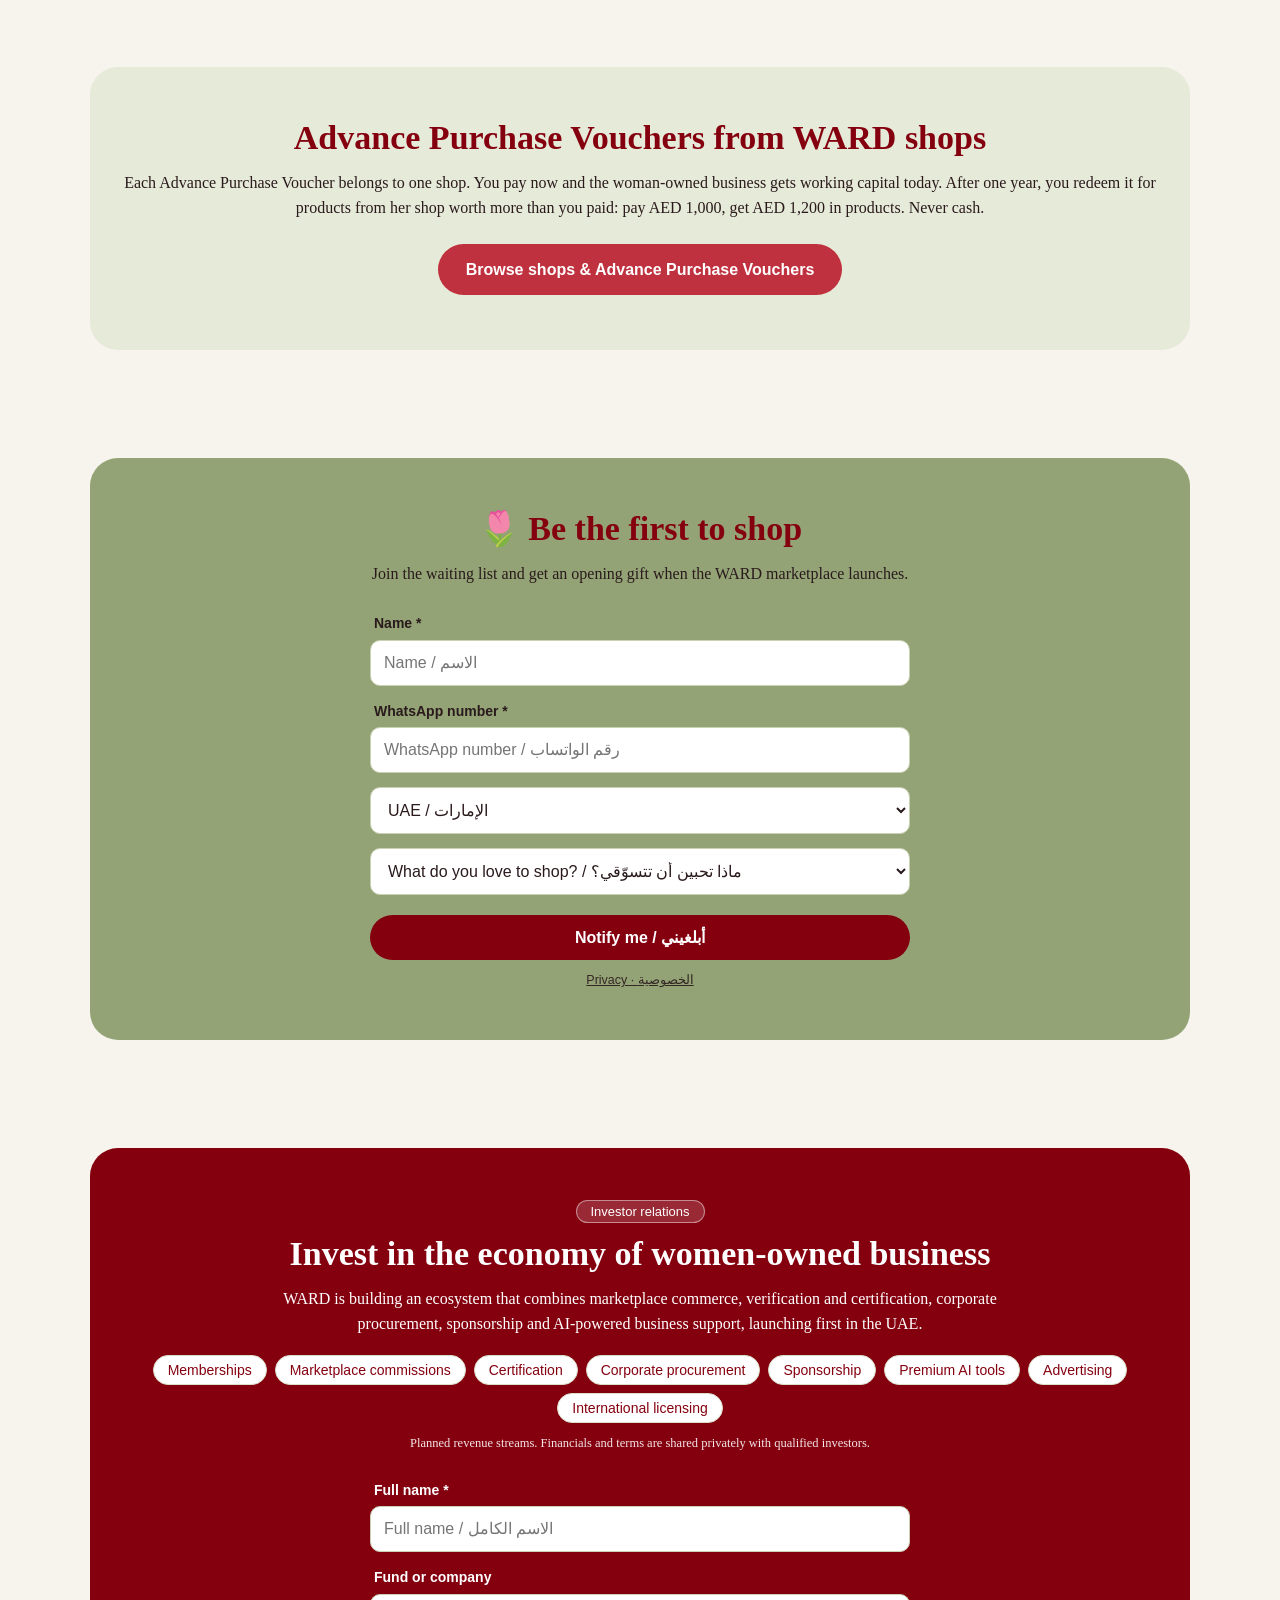
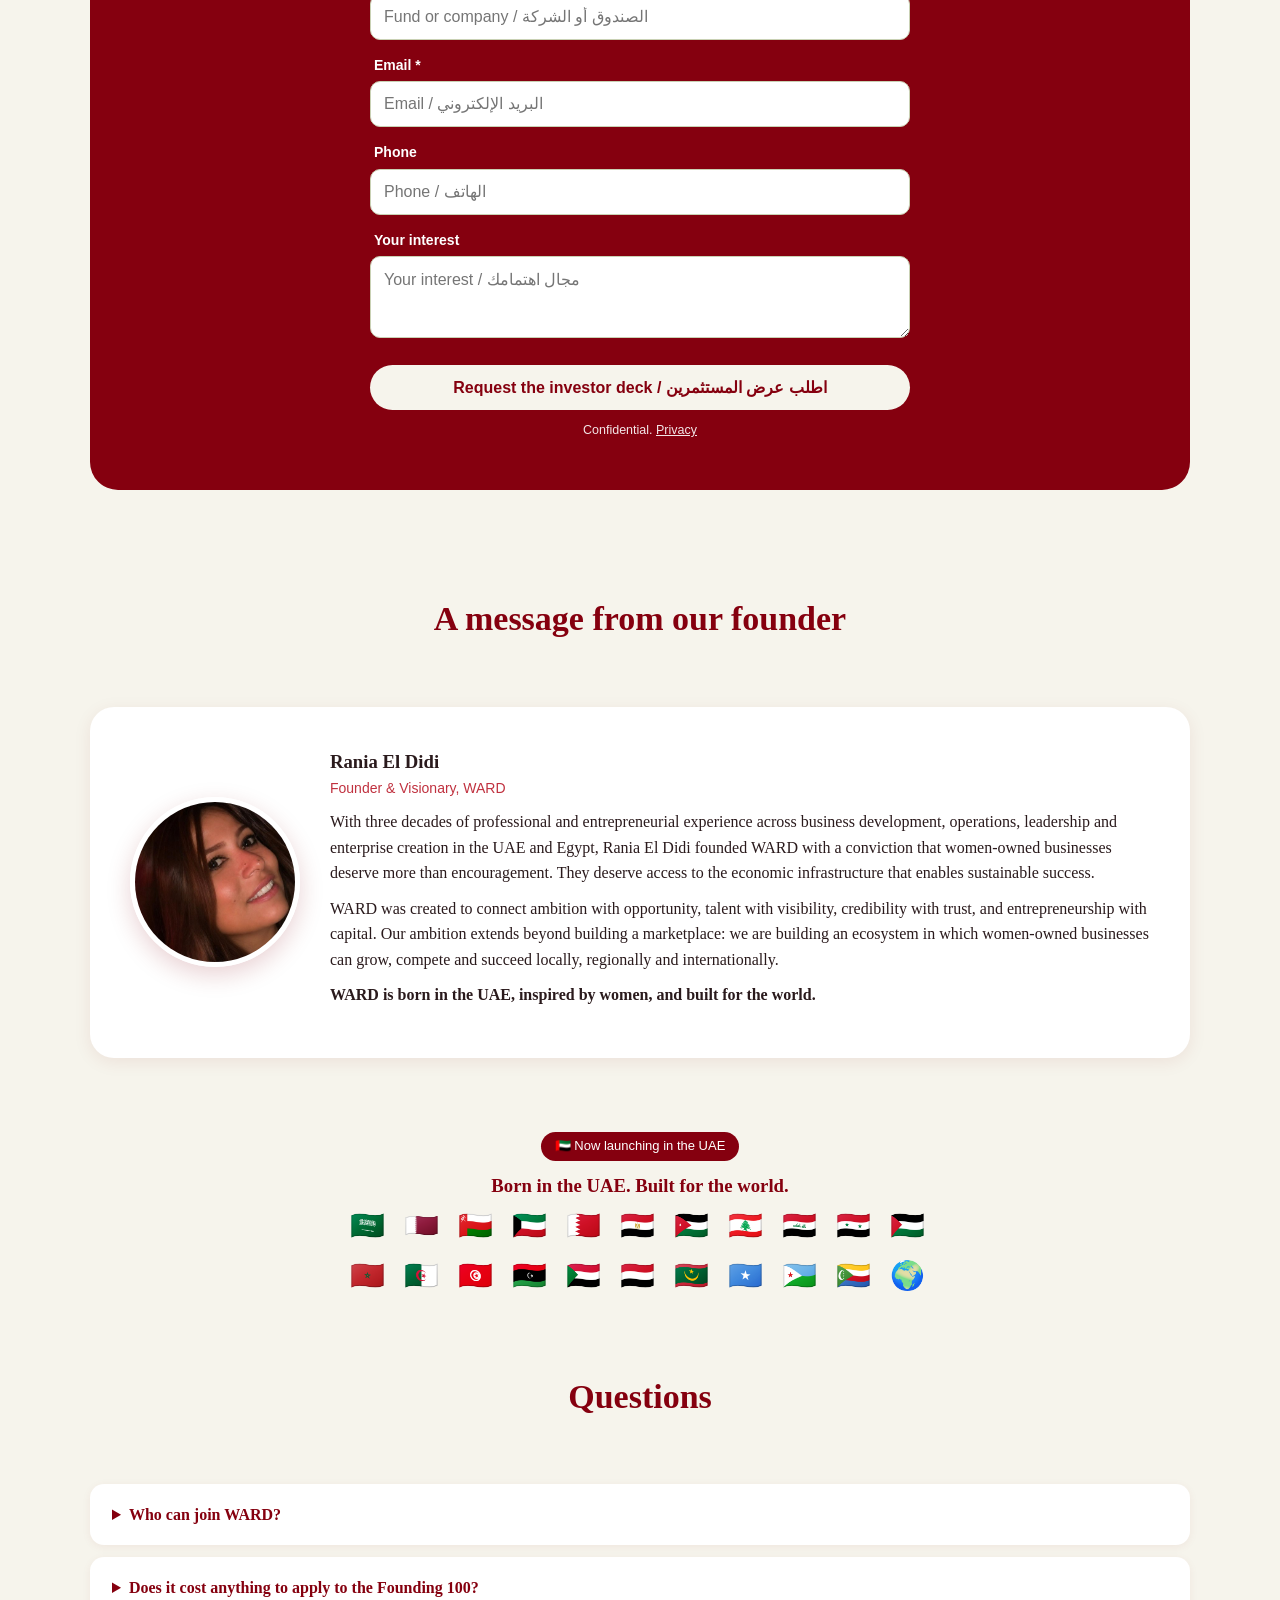
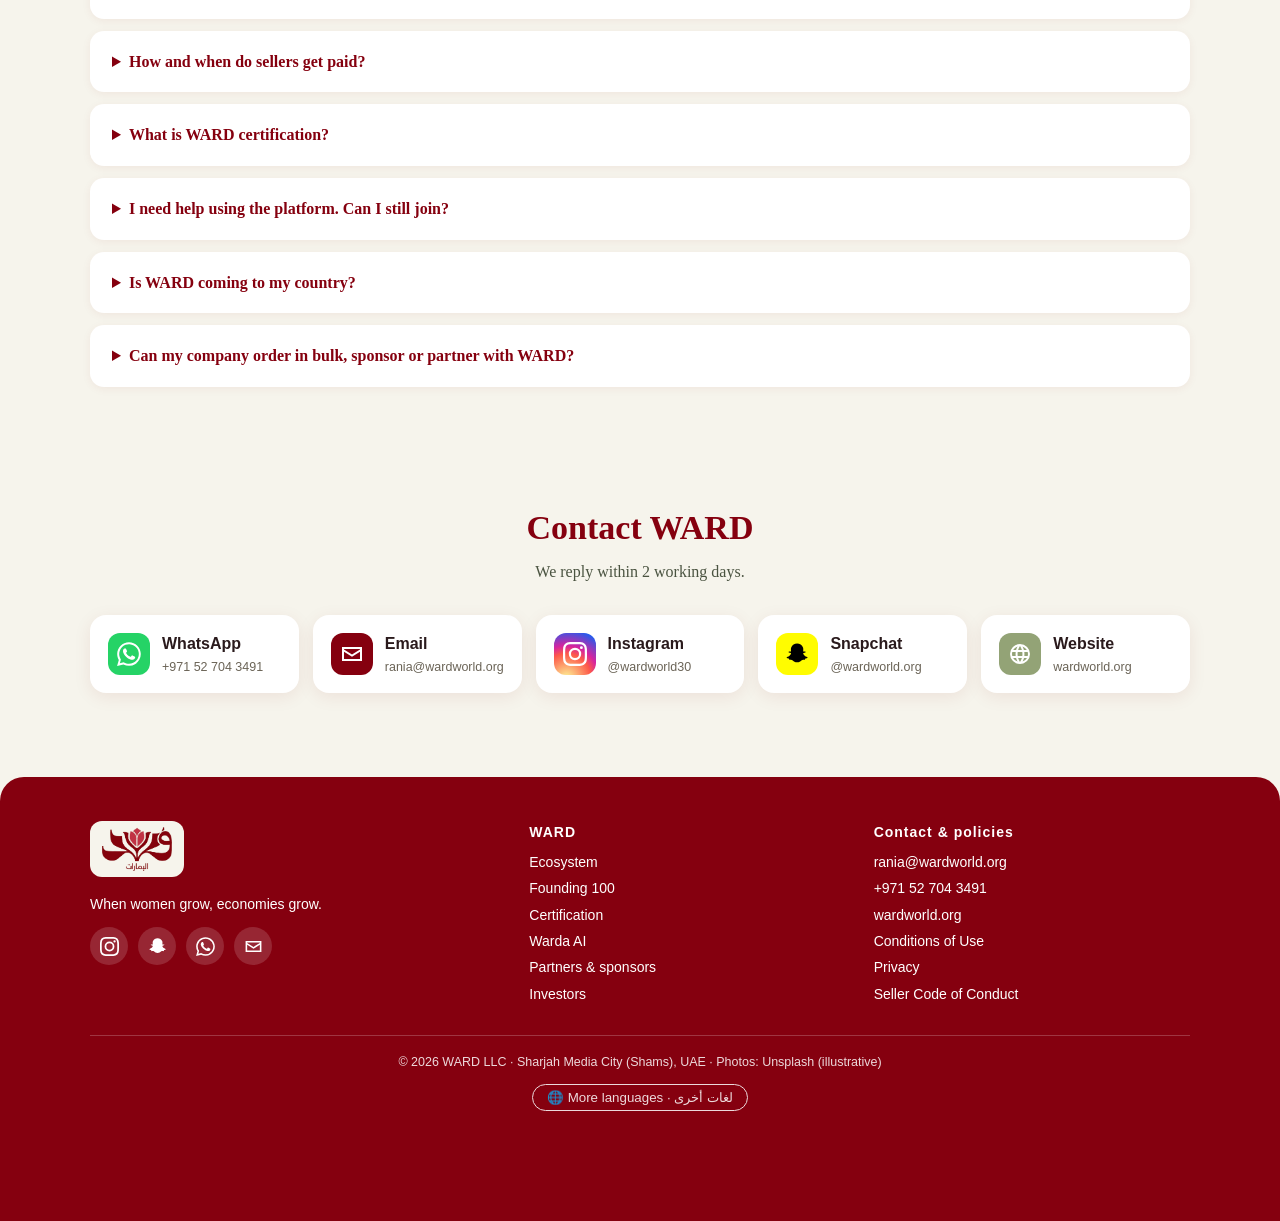
==== commit eaaa16a7: "Brief P0-04/07: Founding AED 1,200; voucher names" ====
--- a/index.html
+++ b/index.html
@@ -28,6 +28,7 @@
 .logo img{height:52px;width:auto;display:block}
 nav a{color:var(--red);text-decoration:none;margin:0 6px;font-family:Arial,sans-serif;font-size:14.5px}
 .tools{display:flex;gap:8px;align-items:center}
+.menu-btn{display:none;background:#fff;border:2px solid var(--red);color:var(--red);border-radius:12px;font-size:20px;padding:3px 11px;cursor:pointer}
 .country{border:2px solid var(--red);color:var(--red);background:#fff;padding:7px 10px;border-radius:30px;font-size:14px;cursor:pointer;max-width:170px}
 .btn{background:var(--red);color:#fff;padding:13px 28px;border-radius:30px;text-decoration:none;font-family:Arial,sans-serif;border:none;cursor:pointer;font-size:16px;display:inline-block;margin:5px;font-weight:bold}
 .gold{background:var(--rose);color:#fff}
@@ -150,7 +151,7 @@
  h2{font-size:27px}
  .how,.warda,.sponsor{grid-template-columns:1fr}.how img{min-height:200px;height:220px}.warda{padding:28px 20px}.warda img{max-width:160px}.caps{grid-template-columns:1fr}
  .sponsor{padding:34px 22px}
- .founder{flex-direction:column;text-align:center}nav{display:none}
+ .founder{flex-direction:column;text-align:center}nav{display:none}header.open nav{display:flex;flex-direction:column;position:absolute;top:100%;left:0;right:0;background:var(--cream);padding:10px 20px 18px;border-bottom:1px solid #d9dfc8;box-shadow:0 10px 24px rgba(0,0,0,.08)}header.open nav a{padding:10px 4px;font-size:16px;border-bottom:1px solid #ece9dc}.menu-btn{display:inline-block}.country{max-width:110px}
  .logo img{height:42px}.country{max-width:118px;font-size:13px}.lang{padding:6px 12px}
  .wa{bottom:96px;left:14px;width:52px;height:52px}
 }
@@ -189,6 +190,7 @@
 <a href="/market/seller.html#signup" style="background:var(--red);color:#fff;border-radius:20px;padding:5px 13px"><span class="en">Sign up</span><span class="ar">حساب جديد</span></a>
 </nav>
 <div class="tools">
+<button class="menu-btn" aria-label="Menu" onclick="document.querySelector('header').classList.toggle('open')">☰</button>
 <select class="country notranslate" onchange="pickCountry(this)" aria-label="Country / الدولة">
 <option value="AE" selected>🇦🇪 UAE · الإمارات</option>
 <option value="SA">🇸🇦 Saudi Arabia · السعودية (soon)</option>
@@ -262,6 +264,10 @@
 <h2 class="en">WARD Founding 100</h2><h2 class="ar">المؤسِّسات المئة لورد</h2>
 <p class="en" style="max-width:640px;margin:0 auto 14px">One hundred women-owned businesses will shape WARD from day one. Applications are free and reviewed one by one.</p>
 <p class="ar" style="max-width:640px;margin:0 auto 14px">مئة صاحبة أعمال يصنعن ورد منذ يومها الأول. التقديم مجاني، وتُراجع الطلبات واحداً واحداً.</p>
+<div class="fee" style="max-width:640px;margin:0 auto 16px;background:#fff;border-radius:16px;padding:14px 18px;text-align:center">
+<p class="en" style="margin:0"><b>Founding Contribution: AED 1,200.</b> Applications are free. Activation is subject to selection, verification and acceptance of the founding membership agreement; you pay only after you are accepted.</p>
+<p class="ar" style="margin:0"><b>المساهمة التأسيسية: 1,200 درهم.</b> التقديم مجاني. يتم التفعيل بعد الاختيار والتحقق وقبول اتفاقية العضوية المؤسِّسة، ولا تدفعين إلا بعد قبولك.</p>
+</div>
 <ul class="offer en"><li>🌷 Lifetime Founding Member status</li><li>⭐ Priority visibility when WARD opens</li><li>💼 A professional digital business presence and story</li><li>✔️ WARD verification process</li><li>💎 Exclusive founding privileges, confirmed in your membership agreement</li></ul>
 <ul class="offer ar"><li>🌷 صفة العضو المؤسِّس مدى الحياة</li><li>⭐ أولوية في الظهور عند الإطلاق</li><li>💼 حضور رقمي احترافي لأعمالك وقصتك</li><li>✔️ عملية التحقق من ورد</li><li>💎 امتيازات مؤسِّسة حصرية، تُثبَّت في اتفاقية العضوية</li></ul>
 <form method="POST" name="first100" action="https://api.web3forms.com/submit">
@@ -480,10 +486,10 @@
 </section>
 
 <section id="vouchers"><div class="box pink">
-<h2 class="en">Growth Vouchers from WARD shops</h2><h2 class="ar">قسائم النمو من متاجر ورد</h2>
-<p class="en">Each Growth Voucher belongs to one shop. You pay now and the woman-owned business gets working capital today. After one year, you redeem it for products from her shop worth more than you paid: pay AED 1,000, get AED 1,200 in products. Never cash.</p>
-<p class="ar">كل قسيمة نمو خاصة بمتجر واحد: تدفعي دلوقتي وصاحبة المشروع تاخد رأس مال النهارده، وبعد سنة تاخدي بيها منتجات من متجرها بقيمة أعلى: تدفعي 1,000 درهم وتاخدي منتجات بـ 1,200 درهم. مش بتتصرف فلوس.</p>
-<p style="margin-top:18px"><a href="/market/" class="btn gold"><span class="en">Browse shops &amp; Growth Vouchers</span><span class="ar">تصفّحي المتاجر وقسائم النمو</span></a></p>
+<h2 class="en">Advance Purchase Vouchers from WARD shops</h2><h2 class="ar">قسائم الشراء المسبق من متاجر ورد</h2>
+<p class="en">Each Advance Purchase Voucher belongs to one shop. You pay now and the woman-owned business gets working capital today. After one year, you redeem it for products from her shop worth more than you paid: pay AED 1,000, get AED 1,200 in products. Never cash.</p>
+<p class="ar">كل قسيمة شراء مسبق خاصة بمتجر واحد: تدفعي دلوقتي وصاحبة المشروع تاخد رأس مال النهارده، وبعد سنة تاخدي بيها منتجات من متجرها بقيمة أعلى: تدفعي 1,000 درهم وتاخدي منتجات بـ 1,200 درهم. مش بتتصرف فلوس.</p>
+<p style="margin-top:18px"><a href="/market/" class="btn gold"><span class="en">Browse shops &amp; Advance Purchase Vouchers</span><span class="ar">تصفّحي المتاجر وقسائم الشراء المسبق</span></a></p>
 </div></section>
 
 <section id="notify"><div class="box sage">
@@ -566,7 +572,7 @@
 <p class="sub">&nbsp;</p>
 <div class="en">
 <details><summary>Who can join WARD?</summary><p>Businesses at least 51% owned and run by women in the UAE, from home kitchens and freelancers to registered brands and professional services. Every applicant is reviewed, and any licence your products require still applies.</p></details>
-<details><summary>Does it cost anything to apply to the Founding 100?</summary><p>Applying is free. Founding privileges and any membership fees are confirmed in writing in your membership agreement before anything is charged.</p></details>
+<details><summary>Does it cost anything to apply to the Founding 100?</summary><p>Applying is free. If you are selected and verified, the Founding Contribution is AED 1,200, paid only after you accept the founding membership agreement, which sets out the privileges in writing.</p></details>
 <details><summary>How and when do sellers get paid?</summary><p>When the marketplace opens, the buyer pays WARD, WARD deducts the agreed commission and payment fees, and transfers your earnings every 14 days for orders delivered at least 7 days earlier.</p></details>
 <details><summary>What is WARD certification?</summary><p>A selective, human-reviewed recognition for businesses that meet WARD standards. Joining WARD does not require certification, and certification cannot be bought. <a href="/certification.html">Learn more</a>.</p></details>
 <details><summary>I need help using the platform. Can I still join?</summary><p>Yes. Press the Warda button and talk to her; she will guide you step by step in Arabic.</p></details>
@@ -575,7 +581,7 @@
 </div>
 <div class="ar">
 <details><summary>من يمكنها الانضمام إلى ورد؟</summary><p>المشاريع المملوكة والمُدارة بنسبة 51% على الأقل من نساء في الإمارات، من المطابخ المنزلية والعمل الحر إلى العلامات المسجّلة والخدمات المهنية. تُراجع جميع الطلبات، وتبقى أي تراخيص تتطلبها منتجاتكِ سارية.</p></details>
-<details><summary>هل التقديم للمؤسِّسات المئة بمقابل؟</summary><p>التقديم مجاني، وتُثبَّت الامتيازات المؤسِّسة وأي رسوم عضوية كتابةً في اتفاقية العضوية قبل أي تحصيل.</p></details>
+<details><summary>هل التقديم للمؤسِّسات المئة بمقابل؟</summary><p>التقديم مجاني. وإذا تم اختيارك والتحقق منك، تكون المساهمة التأسيسية 1,200 درهم، وتُدفع فقط بعد قبول اتفاقية العضوية المؤسِّسة التي تُثبِّت الامتيازات كتابةً.</p></details>
 <details><summary>كيف ومتى تستلم صاحبة الأعمال مستحقاتها؟</summary><p>عند افتتاح السوق، يدفع المشتري لورد، وتخصم ورد العمولة المتفق عليها ورسوم الدفع، ثم تحوّل مستحقاتكِ كل 14 يوماً عن الطلبات التي مضى على تسليمها 7 أيام على الأقل.</p></details>
 <details><summary>ما هو اعتماد ورد؟</summary><p>اعتراف انتقائي تمنحه لجنة بشرية للأعمال التي تستوفي معايير ورد. الانضمام لا يتطلب الاعتماد، والاعتماد لا يُشترى. <a href="/certification.html">اعرفي المزيد</a>.</p></details>
 <details><summary>أحتاج إلى مساعدة في استخدام المنصة، هل يمكنني الانضمام؟</summary><p>بالتأكيد. اضغطي على زر وردة وتحدثي معها، وسترافقكِ خطوة بخطوة بالعربية.</p></details>
@@ -634,10 +640,12 @@
 
 <a class="wa" href="https://wa.me/971527043491?text=%D9%85%D8%B1%D8%AD%D8%A8%D8%A7%D9%8B%D8%8C%20%D8%A3%D8%A8%D8%BA%D9%89%20%D8%A3%D8%B9%D8%B1%D9%81%20%D8%A3%D9%83%D8%AB%D8%B1%20%D8%B9%D9%86%20%D9%88%D8%B1%D8%AF" target="_blank" rel="noopener" aria-label="WhatsApp"><svg><use href="#s-wa"/></svg></a>
 
-<elevenlabs-convai agent-id="agent_2001m840h2f0f1h8bjwt7n7b8ezr" avatar-image-url="https://wardworld.org/warda.svg" action-text="تحتاجين مساعدة؟ كلّمي وردة 🌷" start-call-text="كلّمي وردة" end-call-text="إنهاء" listening-text="وردة تسمعك..." speaking-text="وردة تتكلم"></elevenlabs-convai>
+<script>if(innerWidth<700)document.write('<style>elevenlabs-convai{zoom:.8}</style>')</script>
+<elevenlabs-convai variant="compact" agent-id="agent_2001m840h2f0f1h8bjwt7n7b8ezr" avatar-image-url="https://wardworld.org/warda.svg" action-text="تحتاجين مساعدة؟ كلّمي وردة 🌷" start-call-text="كلّمي وردة" end-call-text="إنهاء" listening-text="وردة تسمعك..." speaking-text="وردة تتكلم"></elevenlabs-convai>
 <script src="https://unpkg.com/@elevenlabs/convai-widget-embed" async type="text/javascript"></script>
 <script>
 document.querySelectorAll('form input[placeholder],form textarea[placeholder]').forEach(function(f,i){if(f.type==='hidden')return;var id='f'+i;f.id=id;var l=document.createElement('label');l.htmlFor=id;l.textContent=f.placeholder.replace(/ \/ .*/,'')+(f.required?' *':'');var a=document.createElement('span');a.className='ar';a.textContent=' · '+(f.placeholder.split(' / ')[1]||'');l.appendChild(a);f.parentNode.insertBefore(l,f);});
 </script>
+<script>document.querySelectorAll("nav a").forEach(a=>a.addEventListener("click",()=>document.querySelector("header").classList.remove("open")));</script>
 </body>
 </html>
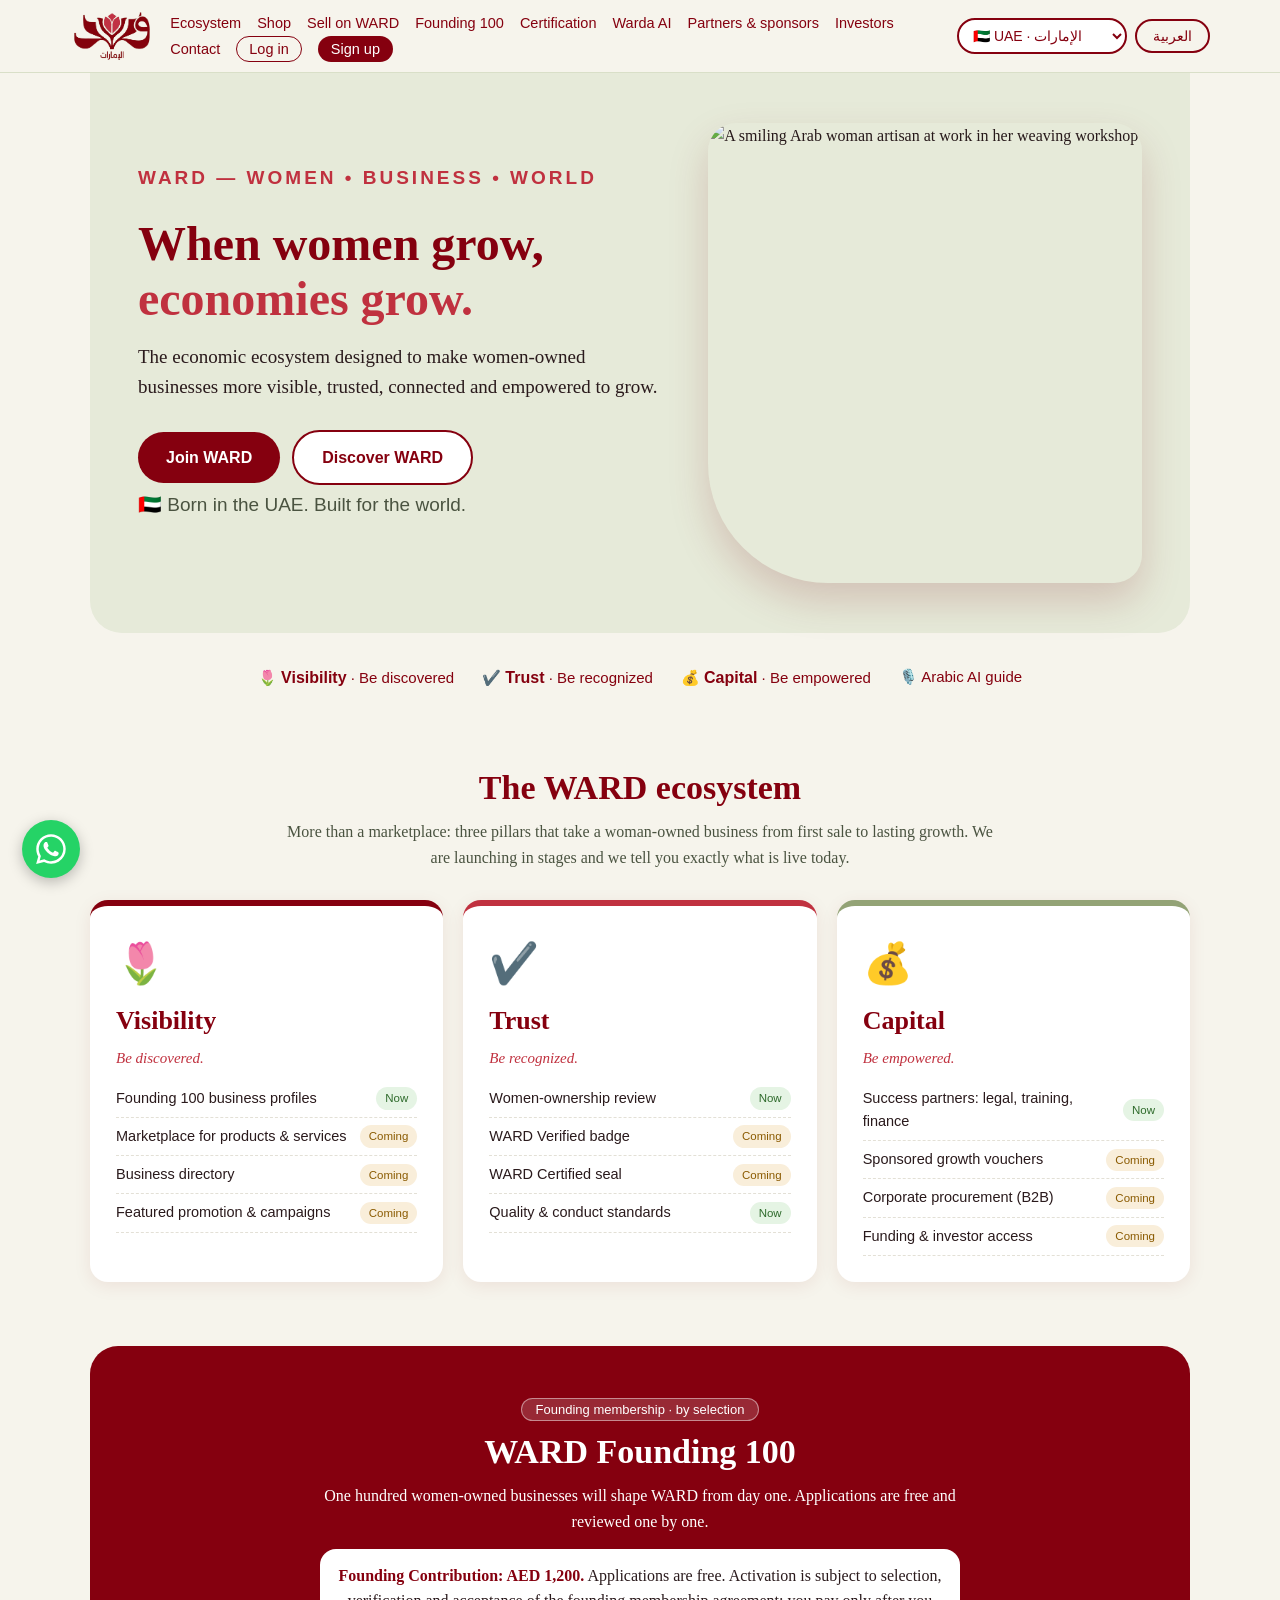
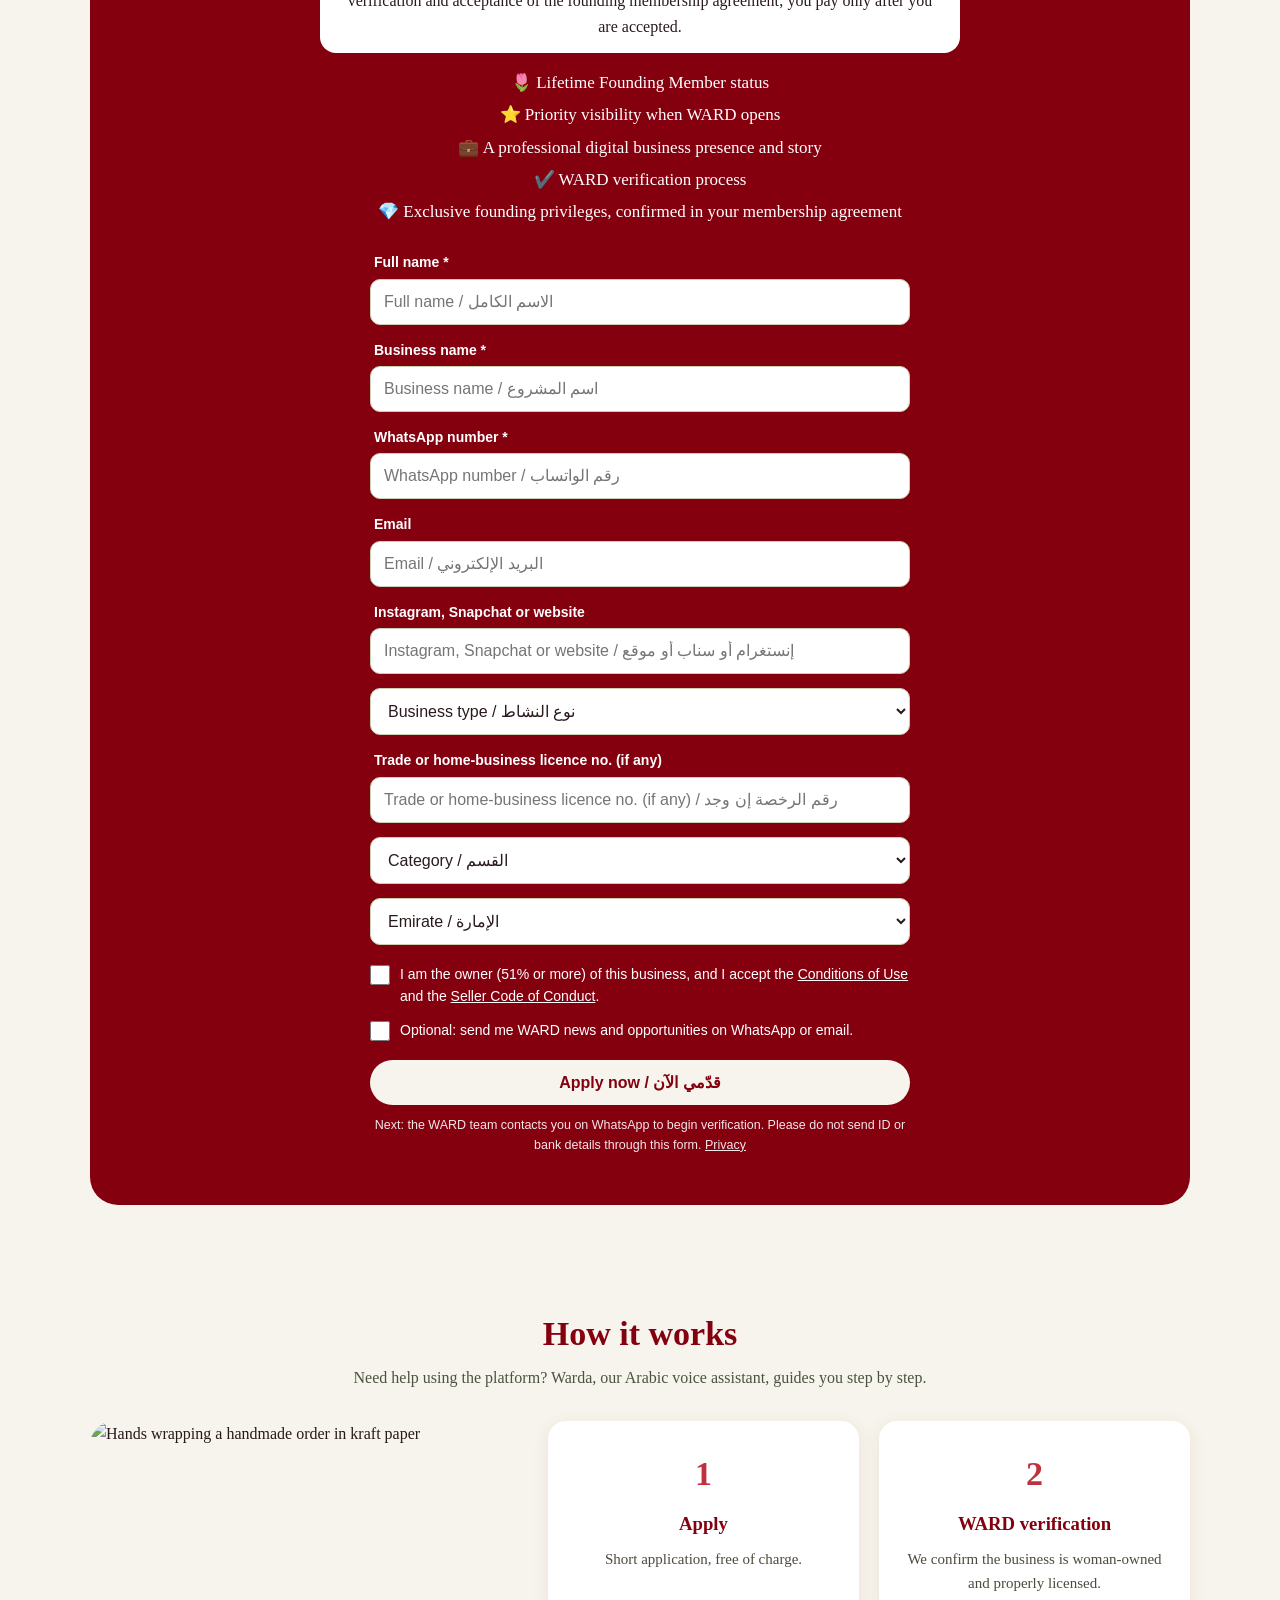
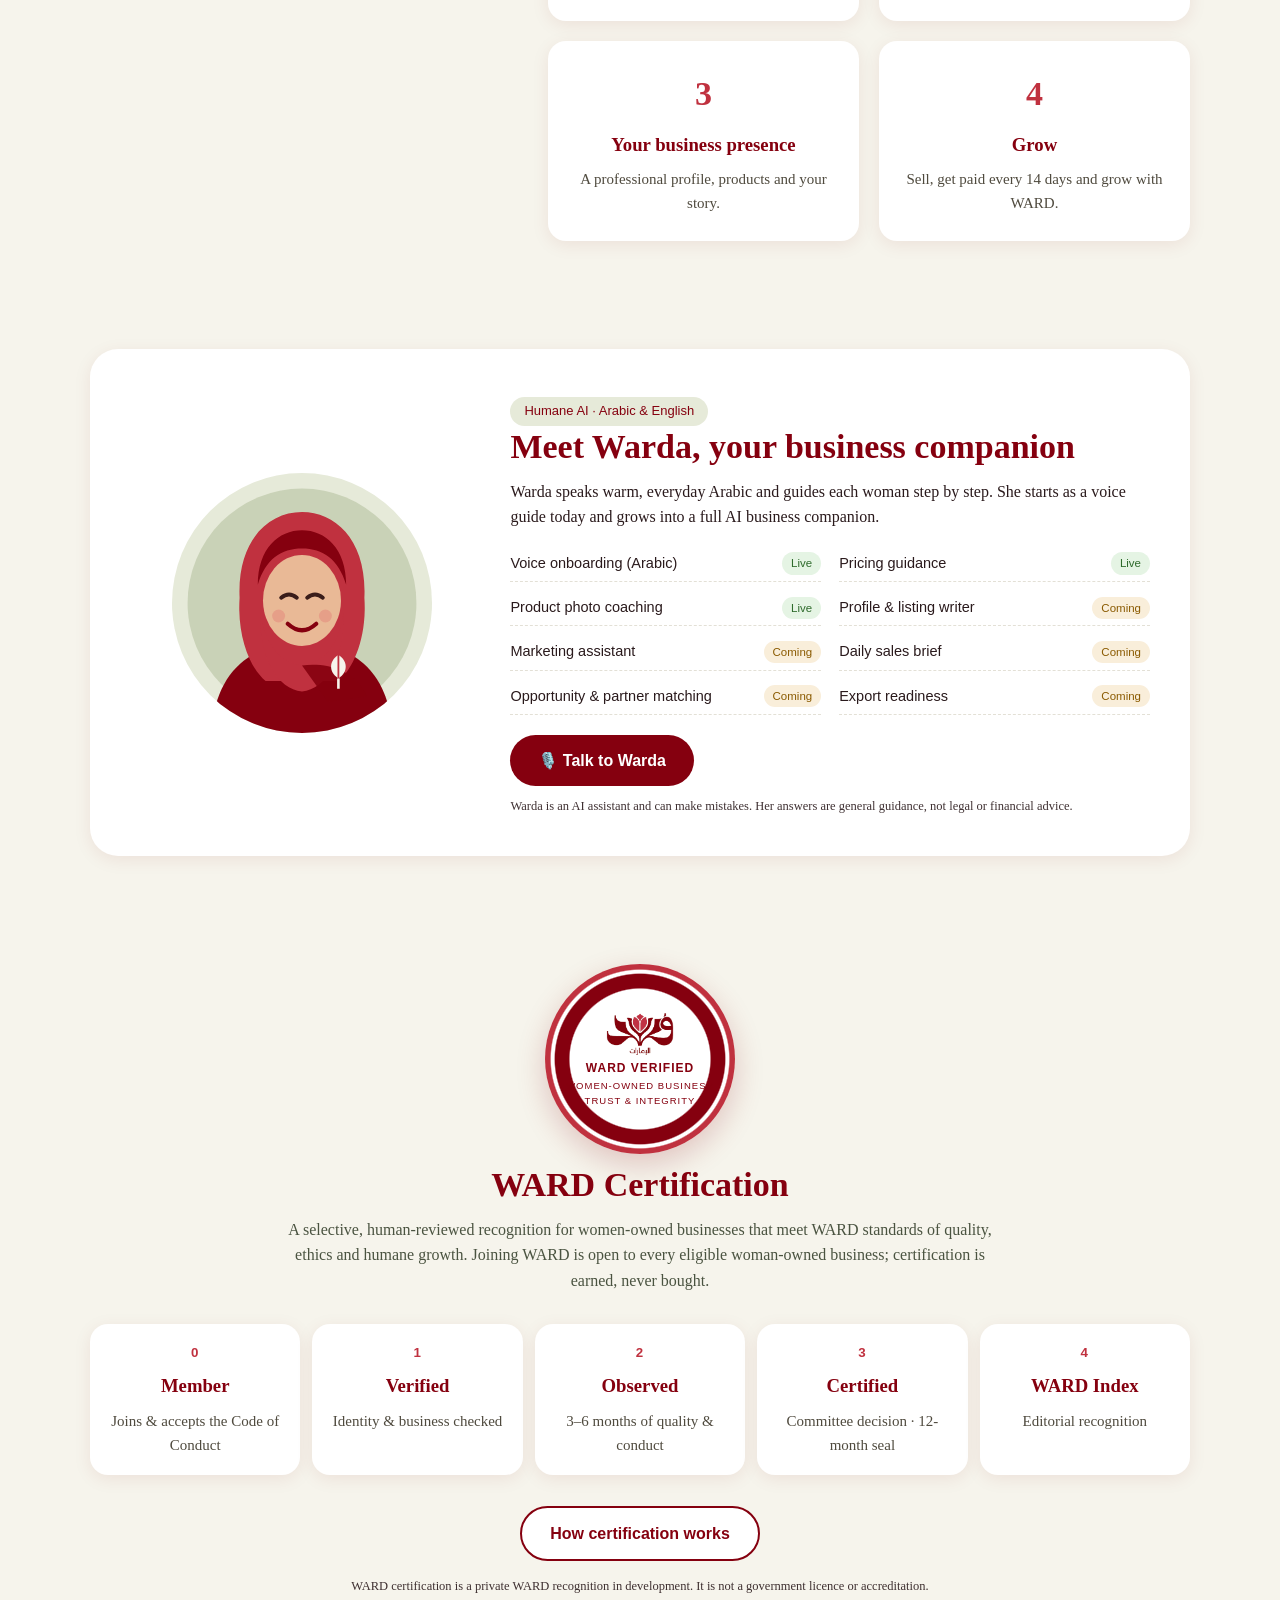
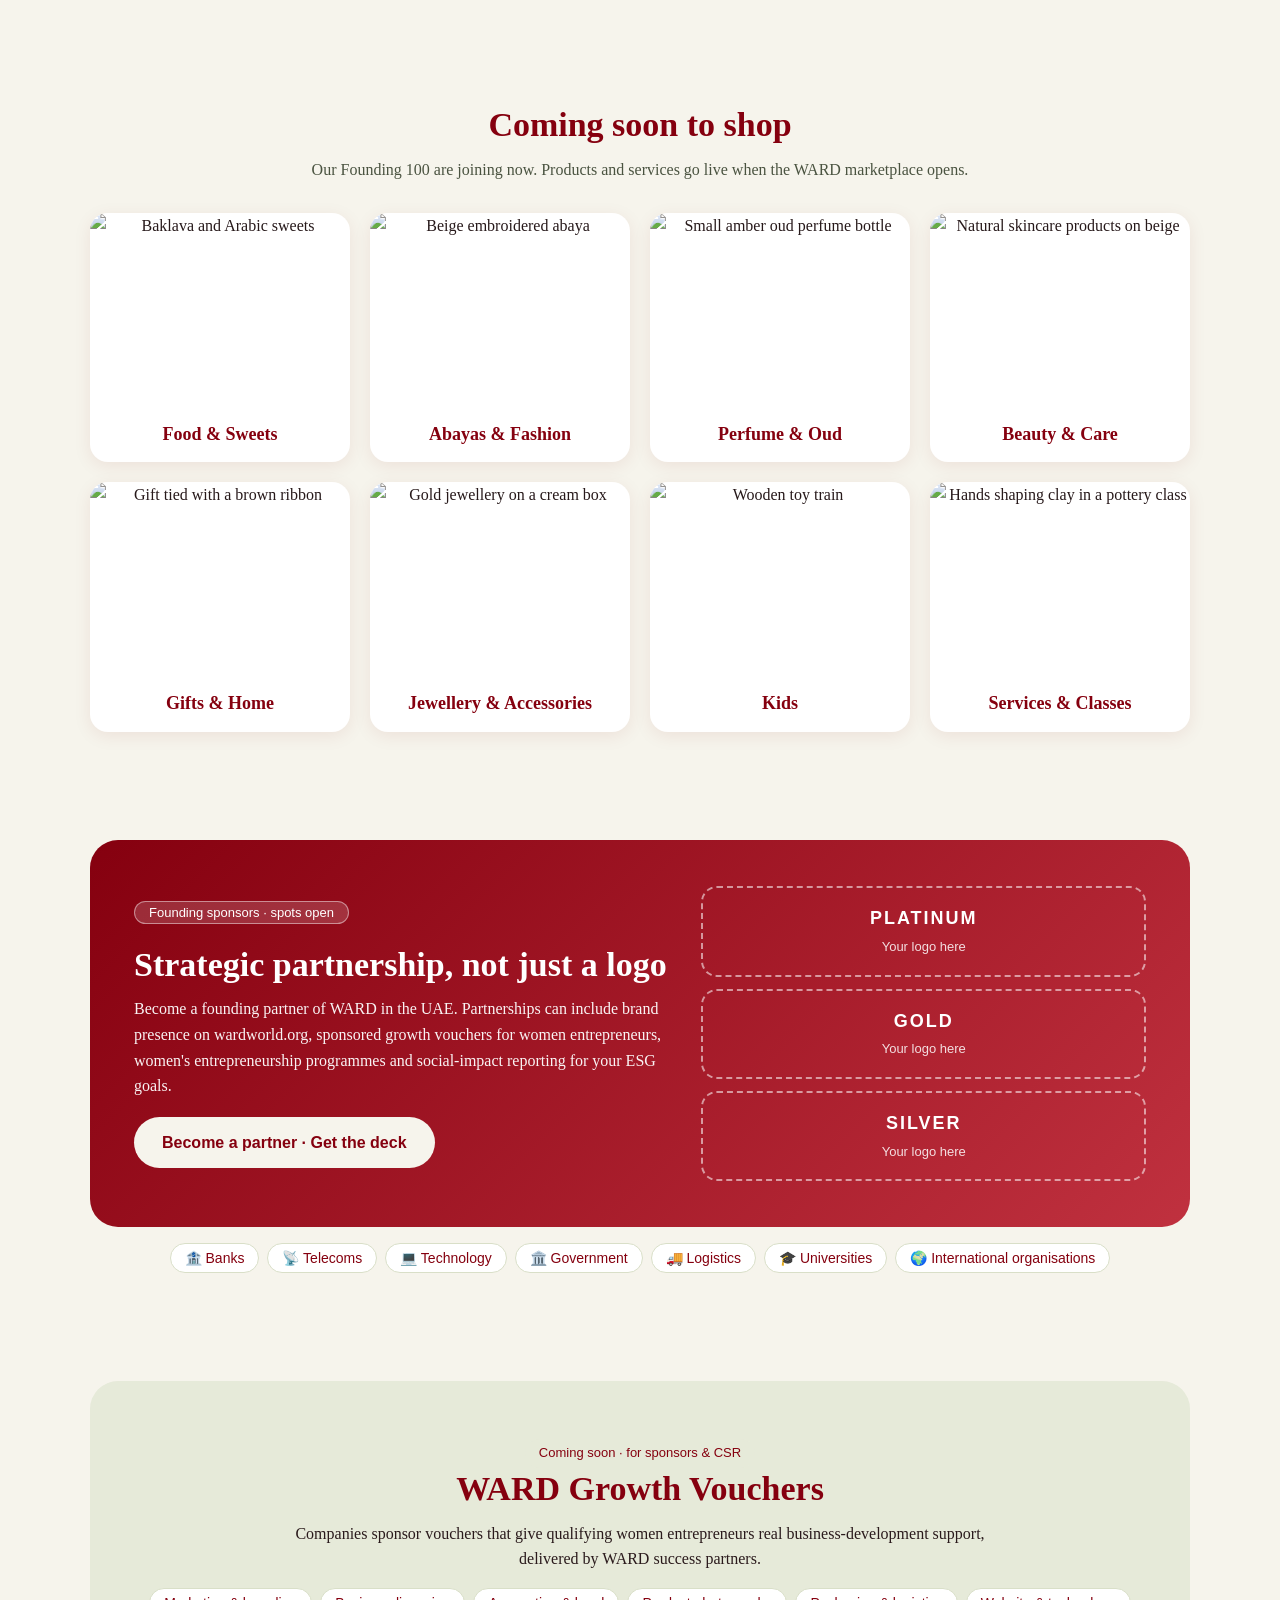
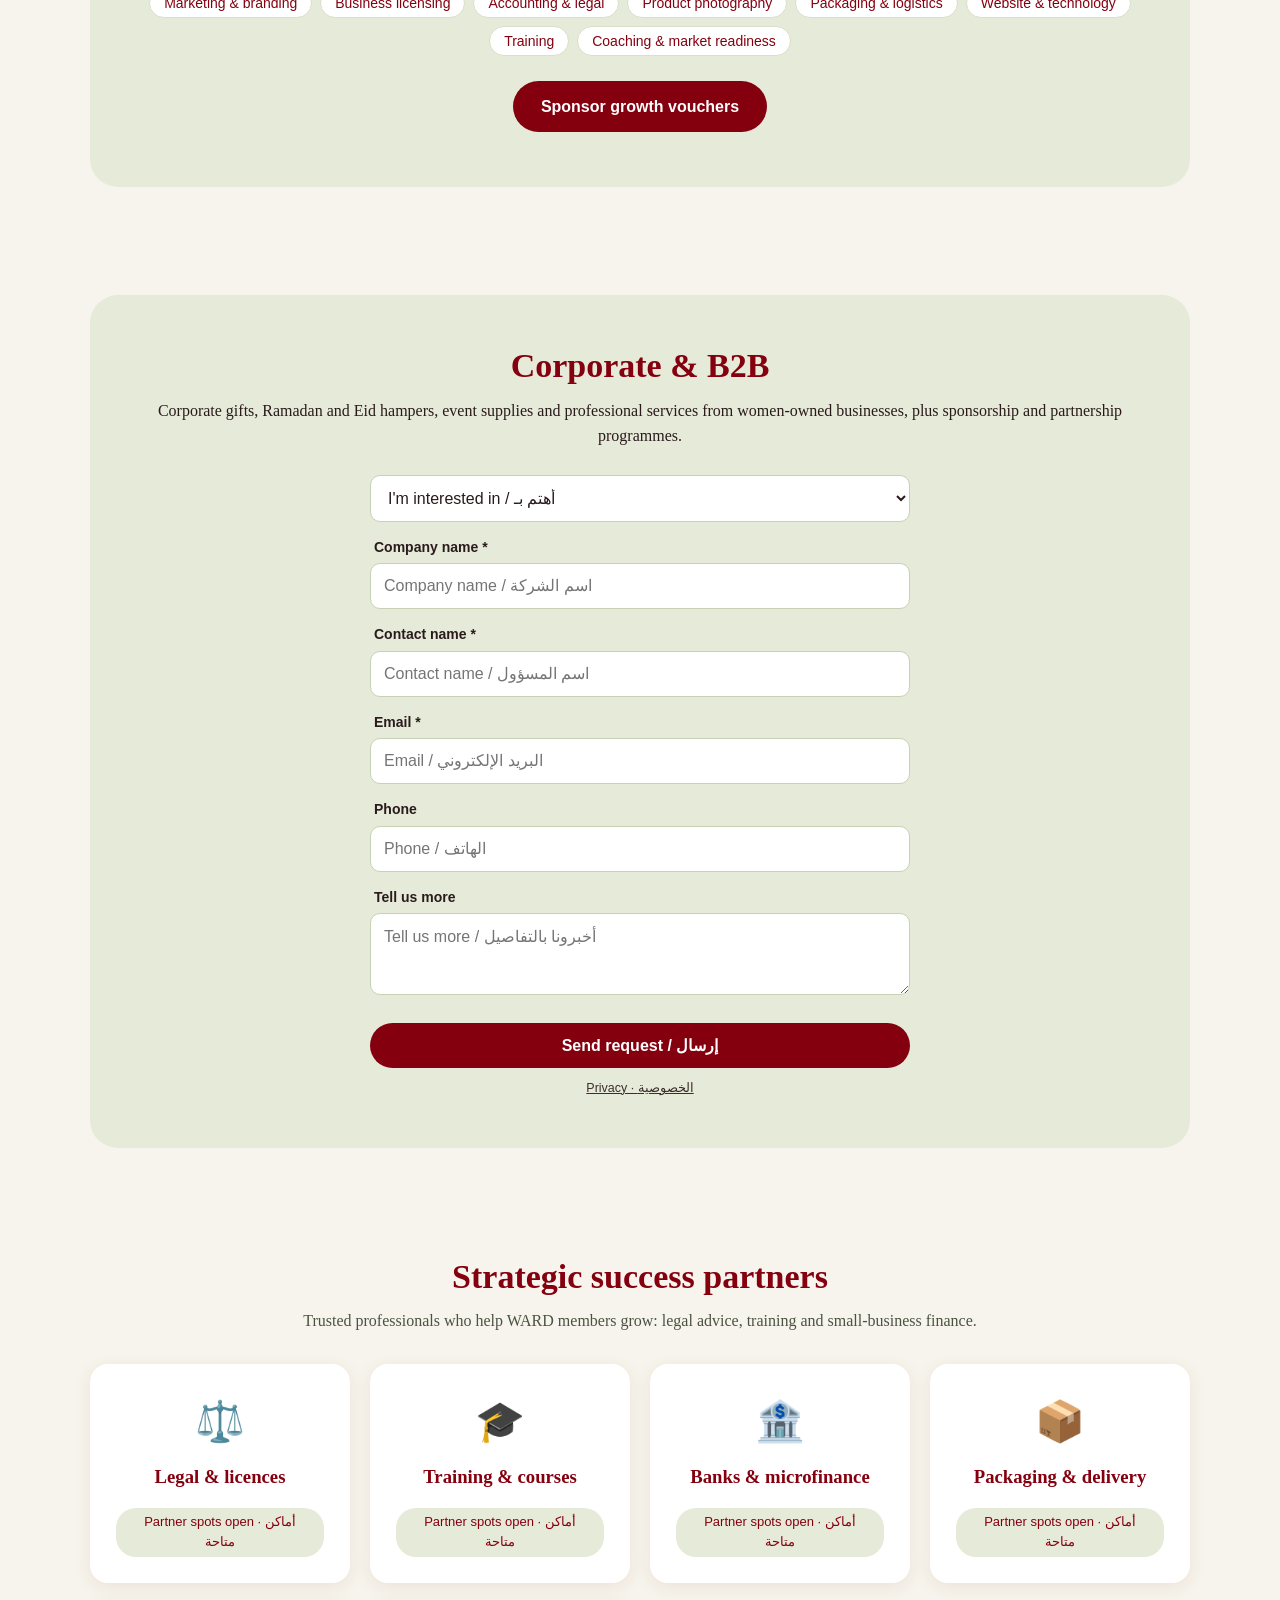
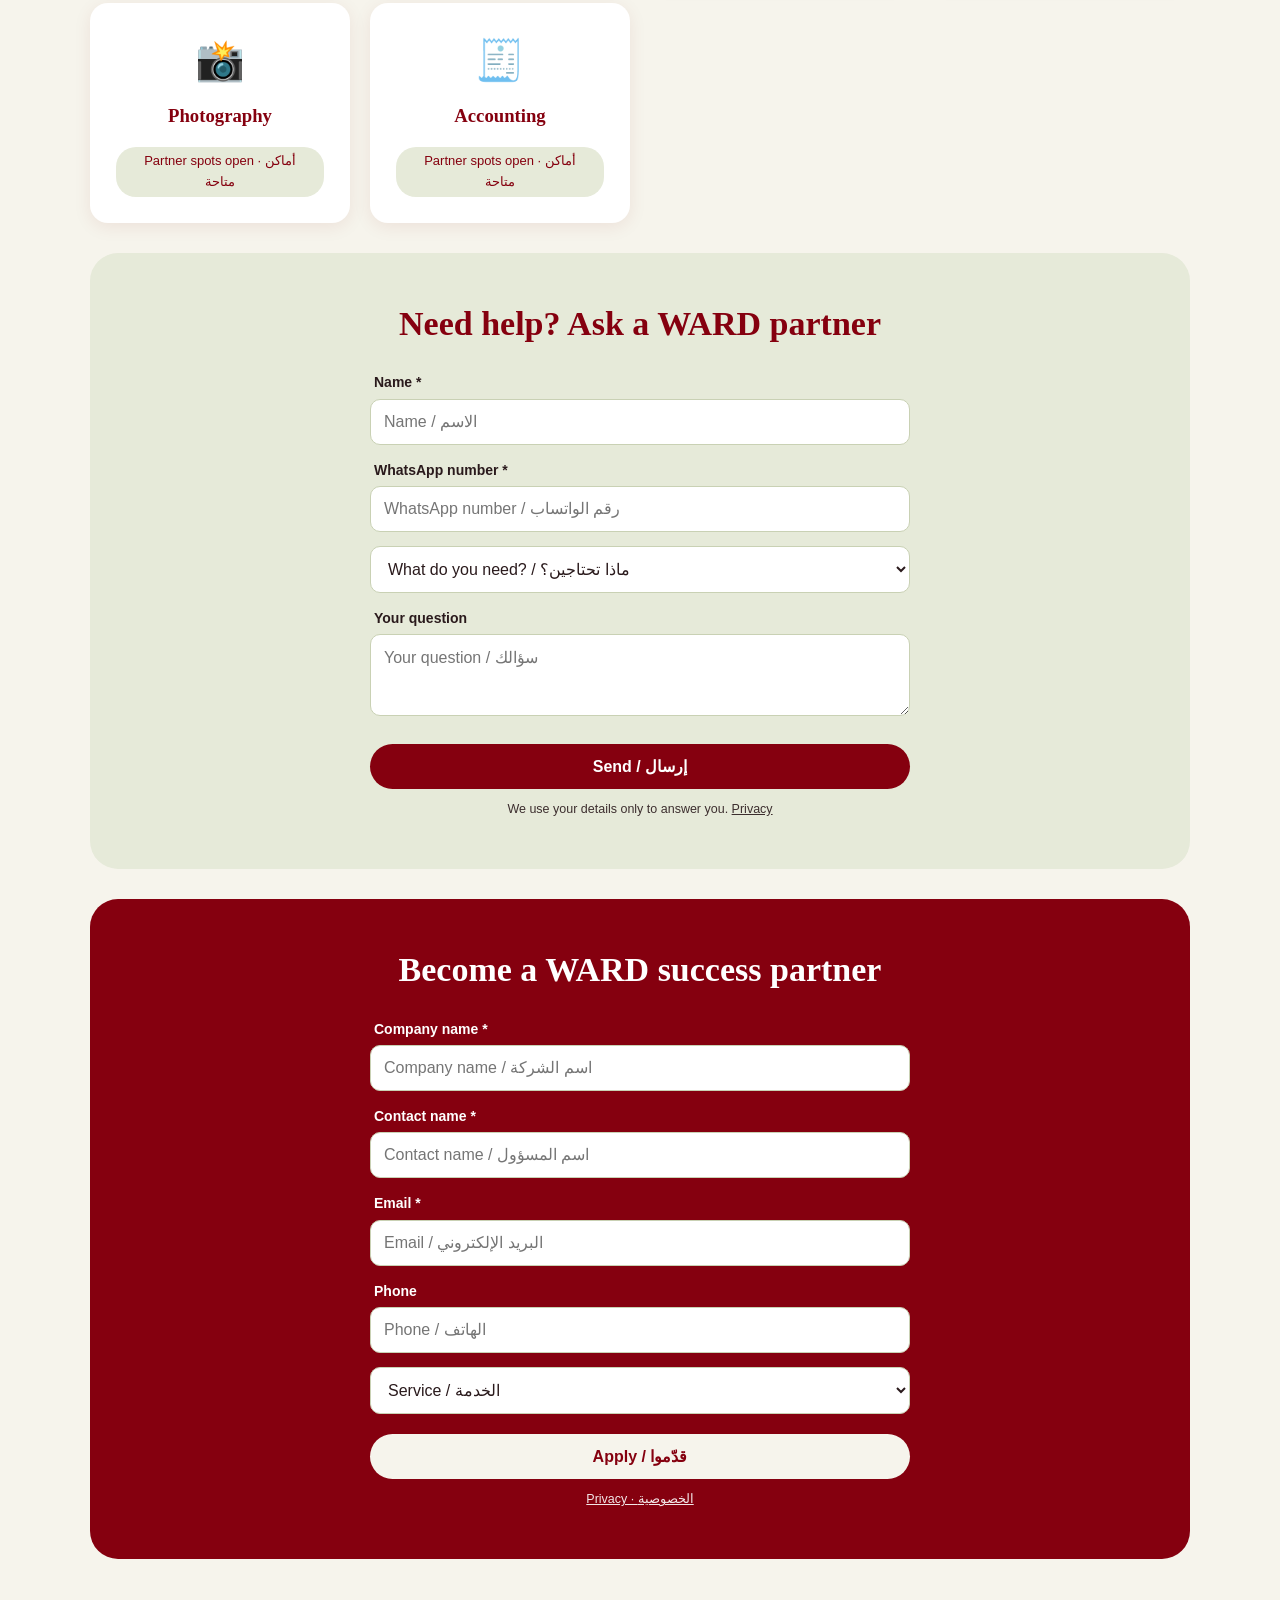
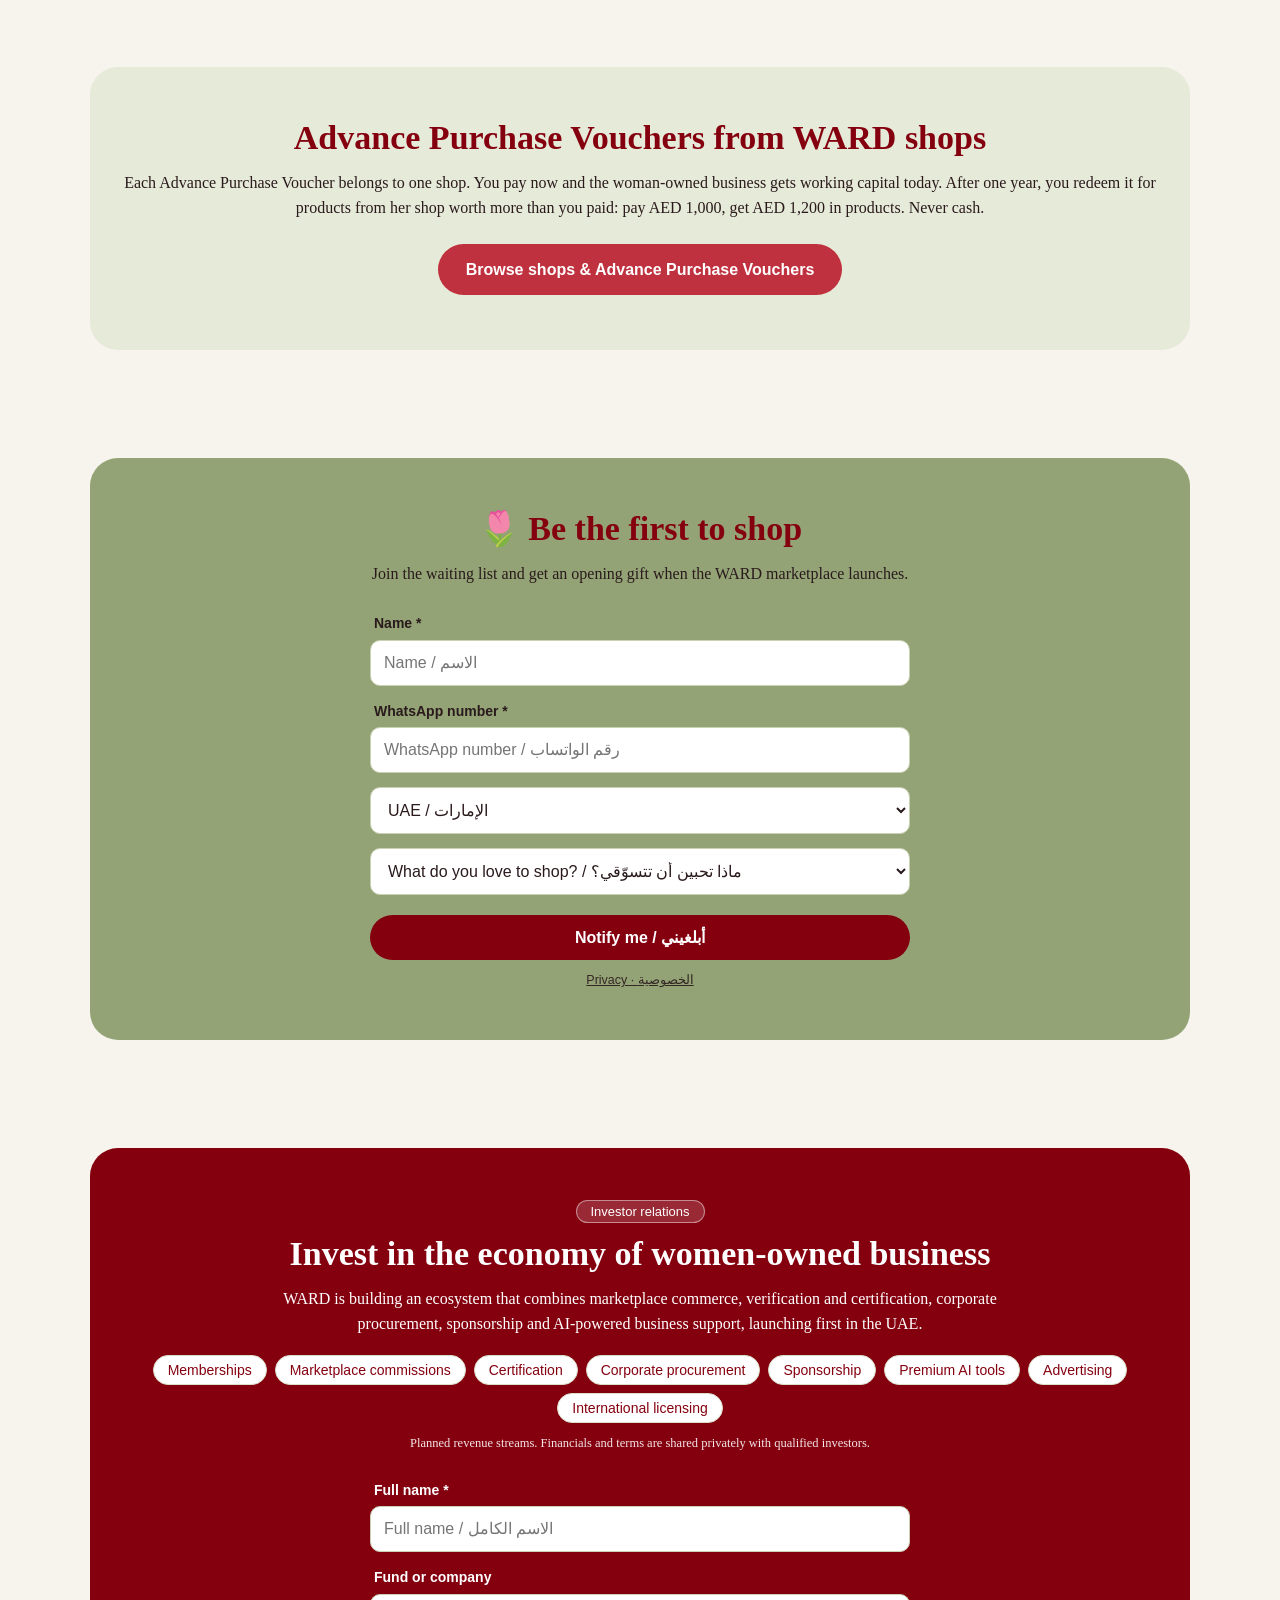
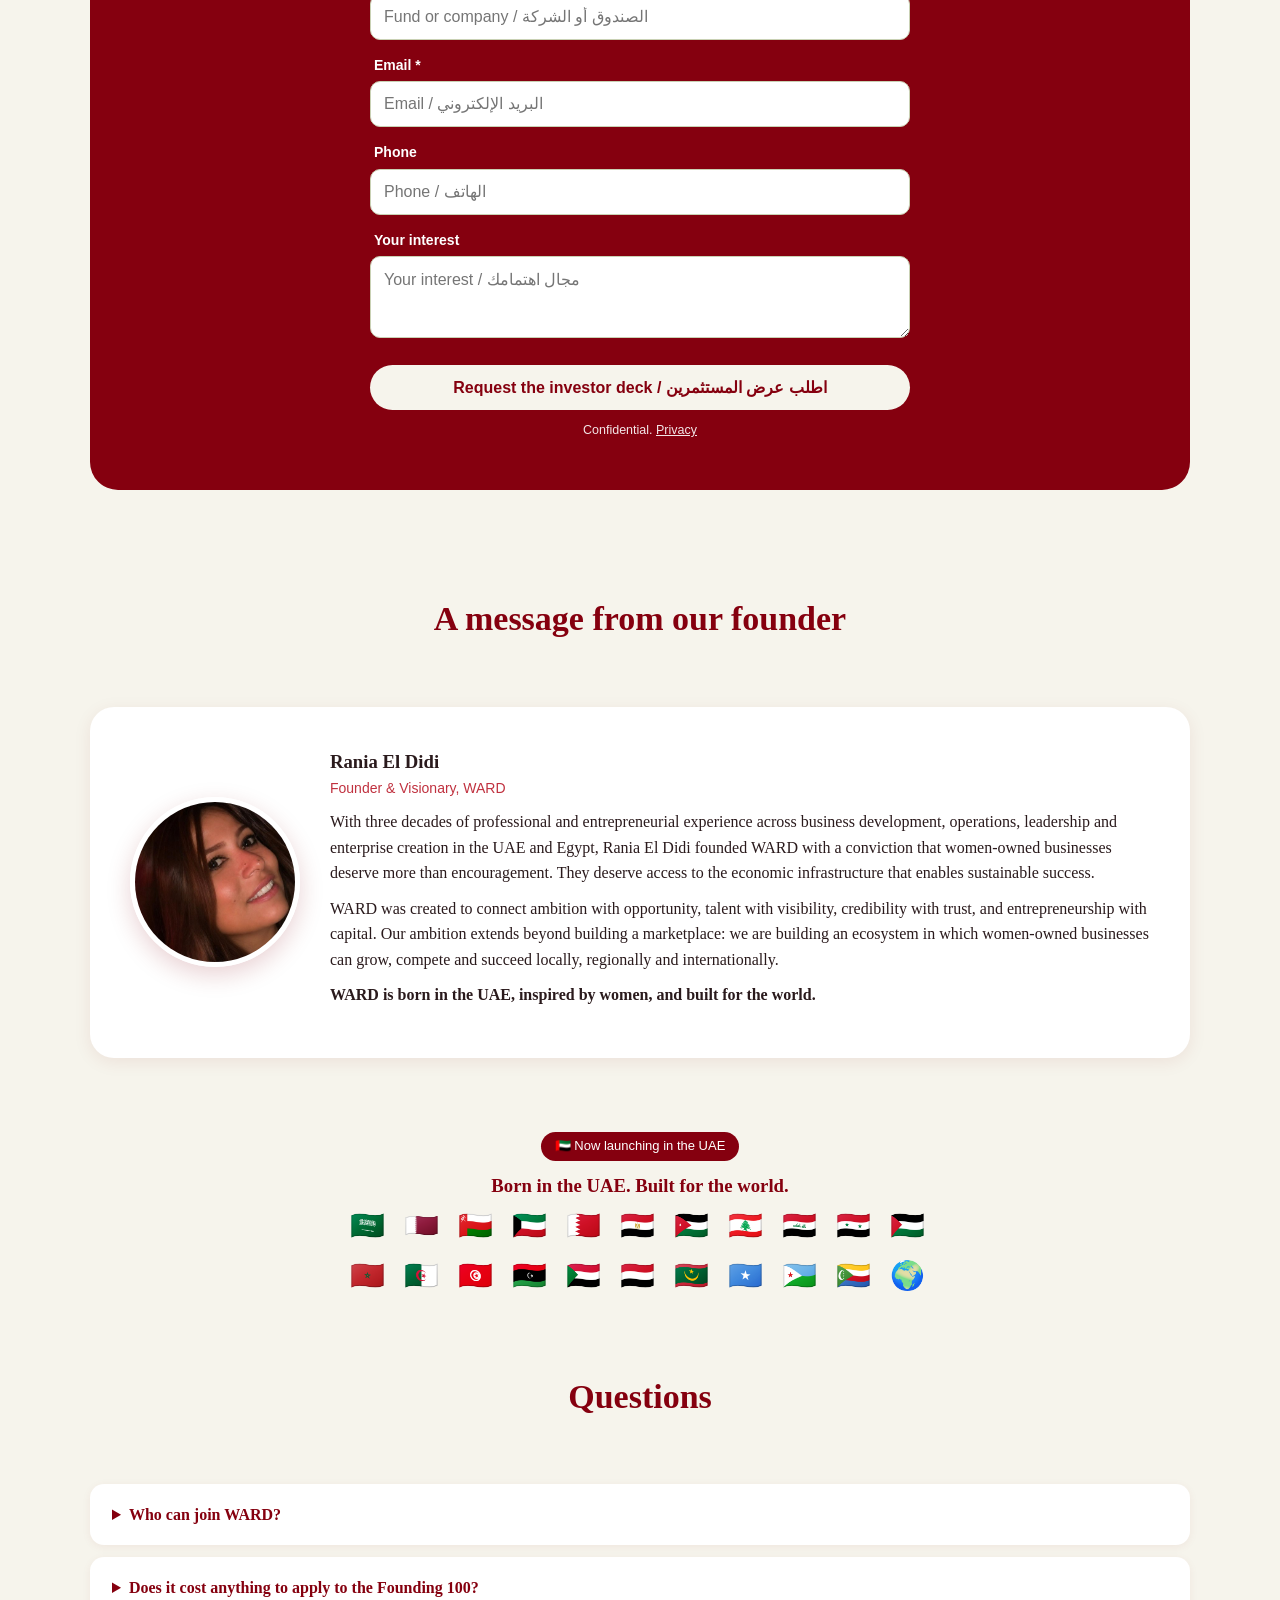
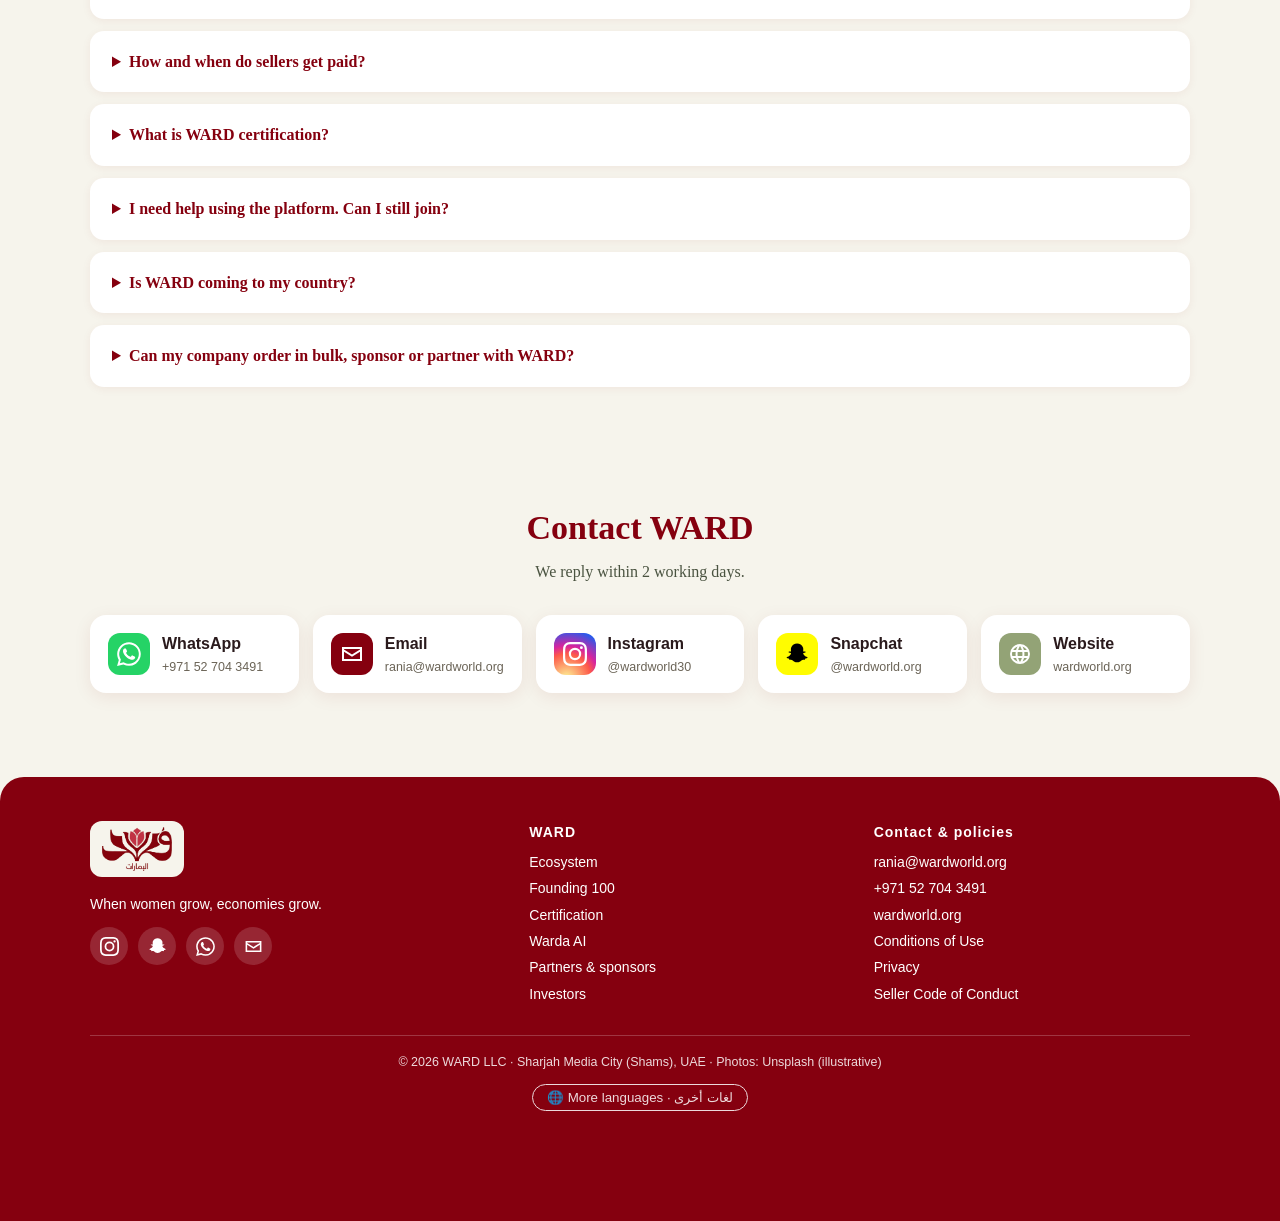
==== commit 747c29c1: "Founding fee box: readable text" ====
--- a/index.html
+++ b/index.html
@@ -264,7 +264,8 @@
 <h2 class="en">WARD Founding 100</h2><h2 class="ar">المؤسِّسات المئة لورد</h2>
 <p class="en" style="max-width:640px;margin:0 auto 14px">One hundred women-owned businesses will shape WARD from day one. Applications are free and reviewed one by one.</p>
 <p class="ar" style="max-width:640px;margin:0 auto 14px">مئة صاحبة أعمال يصنعن ورد منذ يومها الأول. التقديم مجاني، وتُراجع الطلبات واحداً واحداً.</p>
-<div class="fee" style="max-width:640px;margin:0 auto 16px;background:#fff;border-radius:16px;padding:14px 18px;text-align:center">
+<div class="fee" style="max-width:640px;margin:0 auto 16px;background:#fff;color:#85000f;border-radius:16px;padding:14px 18px;text-align:center">
+<style>.fee p{color:#2a1a1c!important}.fee b{color:#85000f}</style>
 <p class="en" style="margin:0"><b>Founding Contribution: AED 1,200.</b> Applications are free. Activation is subject to selection, verification and acceptance of the founding membership agreement; you pay only after you are accepted.</p>
 <p class="ar" style="margin:0"><b>المساهمة التأسيسية: 1,200 درهم.</b> التقديم مجاني. يتم التفعيل بعد الاختيار والتحقق وقبول اتفاقية العضوية المؤسِّسة، ولا تدفعين إلا بعد قبولك.</p>
 </div>
